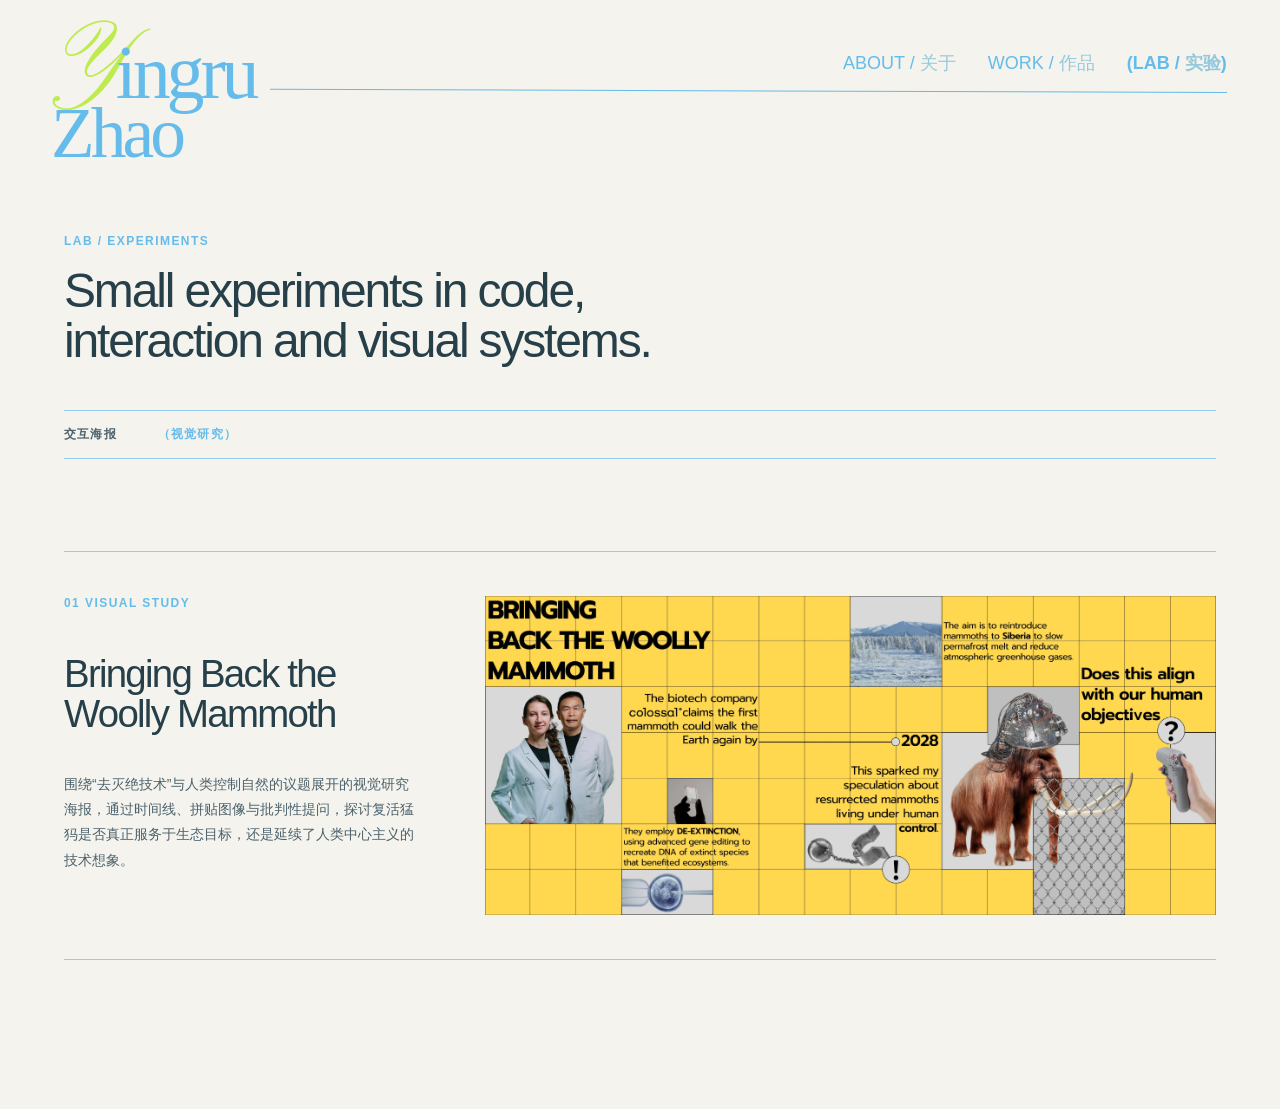
==== lab/visual-studies/index.html @ f2e8c042 "feat: update portfolio projects and homepage interactions" ====
<!doctype html>
<html lang="zh-CN">
  <head>
    <meta charset="UTF-8" />
    <meta name="viewport" content="width=device-width, initial-scale=1.0" />
    <title>Lab / Visual Studies — Yingru Zhao</title>
    <link rel="stylesheet" href="../../site-chrome.css" />
  </head>
  <body class="lab-page">
    <header>
      <a class="site-logo" href="../../index.html" aria-label="Return to homepage">
        <span class="site-logo__line site-logo__line--top">
          <span class="site-logo__primary">Yingru</span>
        </span>
        <span class="site-logo__line site-logo__line--bottom">
          <span class="site-logo__secondary">Zhao</span>
        </span>
      </a>

      <nav class="site-nav" aria-label="Primary navigation">
        <a class="site-nav__item" href="../../about.html">ABOUT<span class="site-nav__separator" aria-hidden="true"> / </span><span class="site-nav__chinese">关于</span></a>
        <a class="site-nav__item" href="../../work.html">WORK<span class="site-nav__separator" aria-hidden="true"> / </span><span class="site-nav__chinese">作品</span></a>
        <a class="site-nav__item site-nav__item--active" href="../../lab.html" aria-current="page">(LAB<span class="site-nav__separator" aria-hidden="true"> / </span><span class="site-nav__chinese">实验</span>)</a>
      </nav>
      <div class="site-navigation-rule" aria-hidden="true"></div>
    </header>

    <main class="lab-main">
      <section class="lab-intro" aria-labelledby="lab-title">
        <p class="lab-section-label">LAB / EXPERIMENTS</p>
        <h1 id="lab-title">Small experiments in code,<br />interaction and visual systems.</h1>
      </section>

      <nav class="work-filter lab-category-nav" aria-label="Lab categories">
        <a class="work-filter__button" href="../../lab.html">交互海报</a>
        <span class="work-filter__button is-active" aria-current="page">（视觉研究）</span>
      </nav>

      <section class="lab-visual-studies" aria-label="Visual studies">
        <article class="lab-visual-study">
          <div class="lab-visual-study__content">
            <p class="lab-visual-study__number">01 VISUAL STUDY</p>
            <h2>Bringing Back the Woolly Mammoth</h2>
            <p class="lab-visual-study__description">
              围绕“去灭绝技术”与人类控制自然的议题展开的视觉研究海报，通过时间线、拼贴图像与批判性提问，探讨复活猛犸是否真正服务于生态目标，还是延续了人类中心主义的技术想象。
            </p>
          </div>
          <figure class="lab-visual-study__image-region">
            <img src="../../public/assets/images/lab/vcd.webp" alt="Bringing Back the Woolly Mammoth visual study" />
          </figure>
        </article>
      </section>
    </main>
  </body>
</html>
---- site-chrome.css ----
@import url("https://fonts.googleapis.com/css2?family=Pinyon+Script&display=swap");

:root {
  --site-background: #f4f3ed;
  --site-blue: #65bceb;
  --site-acid: #beeb4f;
  --site-logo-serif: "Palatino Linotype", Palatino, "Book Antiqua", Georgia, serif;
  --site-nav-sans: Arial, Helvetica, sans-serif;
}

/* Project detail template */
.project-detail-page {
  --project-ink: #263f49;
  --project-muted: #4c626c;
  --project-rule: rgb(101 188 235 / 68%);
  min-height: 100vh;
  margin: 0;
  color: var(--project-ink);
  background: var(--site-background);
  font-family: "Noto Sans SC", "Source Han Sans SC", "PingFang SC",
    "Microsoft YaHei", sans-serif;
}

.project-detail {
  width: min(100%, 1325px);
  margin: 0 auto;
  padding: clamp(195px, 26vh, 255px) clamp(23px, 4.5vw, 86px) clamp(90px, 11vw, 170px);
}

.project-back,
.project-section-label,
.project-meta-item dt {
  font-family: var(--site-nav-sans);
}

.project-back {
  display: inline-block;
  margin-left: clamp(-45px, -2.5vw, -28px);
  color: var(--site-blue);
  font-size: 14px;
  font-weight: 600;
  letter-spacing: 0.11em;
  line-height: 1.3;
  text-decoration: none;
  transition: color 160ms ease, transform 160ms ease;
}

.project-back:hover {
  color: var(--site-acid);
  transform: translateX(-3px);
}

.project-back:focus-visible {
  outline: 1px solid var(--site-blue);
  outline-offset: 4px;
}

.project-hero {
  display: flex;
  flex-direction: column;
  align-items: center;
  padding-top: clamp(15px, 2vw, 30px);
  text-align: center;
}

.project-title {
  margin: clamp(30px, 3.4vw, 40px) 0 0;
  color: var(--project-ink);
  font-family: var(--site-logo-serif);
  font-size: clamp(40px, 3vw, 72px);
  font-weight: 500;
  letter-spacing: -0.065em;
  line-height: 0.9;
}

.project-media {
  display: grid;
  place-items: center;
  width: 100%;
  margin-top: clamp(20px, 2.5vw, 34px);
}

.project-hero-visual {
  width: min(100%, 1000px);
  aspect-ratio: 16 / 10;
  overflow: hidden;
}

.project-hero-visual--empty {
  border: 1px solid var(--project-rule);
}

.project-hero-visual--reworn {
  width: min(100%, 840px);
  aspect-ratio: auto;
}

.project-hero-visual--birdsong {
  width: min(100%, 800px);
  aspect-ratio: auto;
}

.project-hero-visual__image {
  display: block;
  width: 100%;
  height: 100%;
  object-fit: cover;
}

.project-hero-visual--reworn .project-hero-visual__image {
  height: auto;
  object-fit: contain;
}

.project-hero-visual--birdsong .project-hero-visual__image {
  height: auto;
  object-fit: contain;
}

.project-phone {
  --phone-bezel: 4px;
  --phone-radius: 32px;
  --phone-screen-radius: 28px;
  --phone-island-top: 10px;
  --phone-island-width: 26%;
  position: relative;
  width: clamp(210px, 16.5vw, 248px);
  max-width: 100%;
  overflow: hidden;
  padding: var(--phone-bezel);
  background: #203741;
  border: 1px solid rgb(38 63 73 / 88%);
  border-radius: var(--phone-radius);
  box-shadow: 0 12px 30px rgb(38 63 73 / 10%);
}

.project-phone__screen {
  position: relative;
  aspect-ratio: 1080 / 2344;
  width: 100%;
  overflow: hidden;
  background: #101b21;
  border-radius: var(--phone-screen-radius);
}

.project-phone__video {
  display: block;
  width: calc(100% + 1px);
  height: 100%;
  max-width: none;
  border-radius: inherit;
  object-fit: fill;
}

.project-phone__island {
  position: absolute;
  z-index: 2;
  top: var(--phone-island-top);
  left: 50%;
  width: var(--phone-island-width);
  aspect-ratio: 64 / 18;
  border-radius: 999px;
  background: #101b21;
  transform: translateX(-50%);
}

.project-overview {
  width: min(100%, 1152px);
  margin-right: auto;
  margin-left: auto;
}

.project-overview {
  display: grid;
  grid-template-columns: minmax(0, 1.85fr) minmax(260px, 1fr);
  column-gap: 0;
  margin-top: clamp(38px, 4.7vw, 62px);
  padding-top: clamp(34px, 4vw, 52px);
  padding-bottom: clamp(34px, 4vw, 52px);
  border-top: 1px solid var(--project-rule);
  border-bottom: 1px solid var(--project-rule);
}

.project-overview__content {
  display: flex;
  flex-direction: column;
  min-width: 0;
  padding-right: clamp(38px, 5vw, 72px);
}

.project-section-label,
.project-meta-item dt {
  margin: 0;
  color: var(--site-blue);
  font-size: 14px;
  font-weight: 600;
  letter-spacing: 0.1em;
  line-height: 1.3;
}

.project-statement {
  max-width: 100%;
  margin: clamp(16px, 1.6vw, 22px) 0 0;
  color: var(--project-ink);
  font-size: clamp(14px, 1.15vw, 16px);
  font-weight: 500;
  letter-spacing: -0.045em;
  line-height: 1.35;
}

.project-description {
  max-width: 100%;
  margin: clamp(16px, 2vw, 28px) 0 0;
  color: var(--project-muted);
  font-size: clamp(14px, 1.15vw, 16px);
  line-height: 2;
  text-align: justify;
}

.project-actions {
  display: flex;
  flex-wrap: wrap;
  gap: 12px;
  margin-top: auto;
  padding-top: clamp(34px, 4vw, 54px);
}

.project-action {
  display: inline-flex;
  align-items: center;
  justify-content: center;
  width: auto;
  padding: 10px 16px;
  color: var(--site-blue);
  background: transparent;
  border: 1px solid var(--site-blue);
  border-radius: 0;
  font-family: var(--site-nav-sans);
  font-size: 13px;
  font-weight: 600;
  letter-spacing: 0.03em;
  line-height: 1.2;
  text-decoration: none;
  transition:
    color 180ms ease,
    background-color 180ms ease,
    transform 180ms ease;
}

.project-action:hover {
  color: var(--site-background);
  background: var(--site-blue);
  transform: translateY(-1px);
}

.project-action:focus-visible {
  outline: 1px solid var(--site-blue);
  outline-offset: 4px;
}

.cta-arrow {
  font-family: var(--site-nav-sans);
  font-style: normal;
  font-weight: inherit;
  line-height: 1;
}

.project-meta {
  min-width: 0;
  margin: 0;
  padding: 0 0 0 clamp(30px, 4vw, 52px);
  border-left: 1px solid var(--project-rule);
}

.project-meta-item {
  padding: 20px 0;
}

.project-meta-item:first-child {
  padding-top: 0;
}

.project-meta-item + .project-meta-item {
  border-top: 1px solid var(--project-rule);
}

.project-meta-item:last-child {
  padding-bottom: 0;
}

.project-meta-value {
  margin: 10px 0 0;
  color: var(--project-ink);
  font-size: clamp(14px, 1.15vw, 16px);
  font-weight: 500;
  line-height: 1.75;
}

@media (max-width: 760px) {
  .project-detail {
    padding: 154px 25px 84px;
  }

  .project-back {
    margin-left: 0;
  }

  .project-hero {
    padding-top: 24px;
  }

  .project-title {
    font-size: clamp(40px, 12vw, 54px);
  }

  .project-media {
    margin-top: 24px;
  }

  .project-hero-visual--birdsong {
    width: 100%;
    max-width: 100%;
  }

  .project-phone {
    --phone-island-top: 9px;
    width: min(62vw, 235px);
  }

  .project-overview {
    grid-template-columns: 1fr;
    margin-top: 56px;
    padding-top: 24px;
    padding-bottom: 24px;
    text-align: left;
  }

  .project-overview__content {
    padding-right: 0;
  }

  .project-actions {
    margin-top: 28px;
    padding-top: 0;
  }

  .project-statement,
  .project-description {
    max-width: none;
  }

  .project-statement {
    margin-top: 14px;
  }

  .project-description {
    margin-top: 18px;
    text-align: left;
  }

  .project-meta {
    margin-top: 32px;
    padding-left: 0;
    border-top: 1px solid var(--project-rule);
    border-left: 0;
  }

  .project-meta-item,
  .project-meta-item:nth-child(odd),
  .project-meta-item:nth-child(even) {
    padding: 18px 0;
    border-left: 0;
  }

  .project-meta-item:first-child {
    padding-top: 18px;
  }

  .project-meta-item:last-child {
    padding-bottom: 0;
  }

  .project-meta-value {
    margin-top: 12px;
  }
}

*,
*::before,
*::after {
  box-sizing: border-box;
}

.site-logo {
  position: absolute;
  z-index: 2;
  top: calc(clamp(25px, 6vh, 50px) - 19px);
  left: clamp(25px, 5vw, 51px);
  display: flex;
  flex-direction: column;
  width: fit-content;
  margin: 0;
  text-decoration: none;
  color: var(--site-blue);
  font-family: var(--site-logo-serif);
  font-size: clamp(50px, 7.4vw, 76px);
  font-style: normal;
  font-weight: 400;
  line-height: 0.9;
  letter-spacing: -0.055em;
}

.site-logo__line {
  width: 100%;
  white-space: nowrap;
}

.site-logo__line--top {
  position: relative;
  transform: translateY(-7px);
}

.site-logo__line--top::before {
  content: "Yingru";
  display: block;
  visibility: hidden;
}

.site-logo__primary {
  position: absolute;
  inset: 0;
}

.site-logo__primary::first-letter {
  color: var(--site-acid);
  font-family: "Pinyon Script", "Snell Roundhand", "Brush Script MT", cursive;
  font-size: 1.4286em;
  font-weight: 400;
}

.site-logo__line--bottom {
  display: flex;
  align-items: center;
  justify-content: flex-start;
  margin-top: 0.06em;
}

.site-logo__secondary {
  font-family: var(--site-logo-serif);
  font-size: 0.94em;
  font-style: normal;
  font-weight: 400;
  letter-spacing: -0.055em;
  transform: translate(0, -3px);
}

.site-nav {
  position: absolute;
  z-index: 2;
  top: clamp(38px, 6vh, 74px);
  right: clamp(32px, 4.167vw, 64px);
  display: flex;
  gap: 32px;
  margin: 0;
  padding: 0;
  color: var(--site-blue);
  font-family: var(--site-nav-sans);
  font-size: 20px;
  font-style: normal;
  font-weight: 400;
  line-height: 1;
}

.site-nav__item {
  color: inherit;
  font: inherit;
  text-decoration: none;
  white-space: nowrap;
  transition: opacity 160ms ease, color 160ms ease;
}

.site-nav__chinese {
  color: #94C9DD;
  font-family: "Noto Sans SC", "Source Han Sans SC", "PingFang SC",
    "Microsoft YaHei", sans-serif;
  font-size: 1em;
  font-weight: inherit;
  letter-spacing: 0;
  line-height: 1;
  vertical-align: baseline;
}

.site-nav__separator {
  color: inherit;
  font: inherit;
}

.site-nav__item:hover {
  opacity: 0.72;
}

.site-nav__item--active {
  font-weight: 600;
}

.site-navigation-rule {
  position: absolute;
  z-index: 2;
  top: calc(clamp(75px, 13.33vh, 111px) - 19px);
  right: clamp(32px, 4.167vw, 64px);
  left: clamp(127px, 21.1vw, 326px);
  height: 1.34px;
  background: var(--site-blue);
  transform: rotate(0.2deg);
  transform-origin: right center;
}

.about-page {
  --about-ink: #263f49;
  --about-muted: #4c626c;
  --about-rule: rgb(101 188 235 / 68%);
  min-height: 100vh;
  margin: 0;
  color: var(--about-ink);
  background: var(--site-background);
  font-family: "Noto Sans SC", "Source Han Sans SC", "PingFang SC",
    "Microsoft YaHei", sans-serif;
}

.about-main {
  width: min(100%, 1472px);
  margin: 0 auto;
  padding: clamp(210px, 29vh, 290px) clamp(25px, 5vw, 96px) clamp(88px, 12vw, 180px);
}

.about-content {
  display: grid;
  grid-template-columns: minmax(0, 0.9fr) minmax(360px, 1.1fr);
  align-items: start;
  gap: clamp(48px, 6.5vw, 112px);
  width: min(100%, 1280px);
  margin: 0 auto;
}

.about-photo-region,
.about-details {
  min-width: 0;
}

.about-photo-region {
  aspect-ratio: 1871 / 2620;
  max-width: 430px;
  margin: 0;
  border: 2px solid var(--site-blue);
  overflow: hidden;
}

.about-photo {
  display: block;
  width: 100%;
  height: 100%;
  object-fit: cover;
}

.about-details {
  display: grid;
  align-content: start;
  gap: clamp(28px, 3vw, 48px);
}

.about-section-label {
  margin: 0;
  color: var(--site-blue);
  font-family: var(--site-nav-sans);
  font-size: 12px;
  font-weight: 600;
  letter-spacing: 0.12em;
  line-height: 1.2;
}

.about-identity h1 {
  margin: 18px 0 28px;
  color: var(--about-ink);
  font-size: clamp(30px, 2.5vw, 36px);
  font-weight: 500;
  letter-spacing: 0.02em;
  line-height: 1.15;
}

.about-contact-list {
  display: grid;
  grid-template-columns: repeat(2, minmax(0, 1fr));
  gap: 18px clamp(26px, 4vw, 56px);
  margin: 0;
  padding-top: 18px;
  border-top: 1px solid var(--about-rule);
}

.about-contact-list div {
  min-width: 0;
}

.about-contact-list dt {
  margin-bottom: 7px;
  color: var(--site-blue);
  font-family: var(--site-nav-sans);
  font-size: 11px;
  font-weight: 600;
  letter-spacing: 0.11em;
  line-height: 1.2;
}

.about-contact-list dd {
  margin: 0;
  color: var(--about-ink);
  font-size: clamp(14px, 1.25vw, 17px);
  line-height: 1.5;
}

.about-contact-list a {
  color: inherit;
  text-decoration: none;
}

.about-contact-list a:hover {
  color: var(--site-blue);
}

.about-information {
  padding-top: clamp(26px, 3vw, 40px);
  border-top: 1px solid var(--about-rule);
}

.about-education-list {
  display: grid;
  gap: 25px;
  margin-top: 18px;
}

.about-education-item h3,
.about-tool-group h3,
.about-work-item h3 {
  margin: 0;
  color: var(--about-ink);
  font-size: clamp(17px, 1.45vw, 20px);
  font-weight: 500;
  line-height: 1.35;
}

.about-education-item__meta {
  display: flex;
  align-items: baseline;
  justify-content: space-between;
  gap: 20px;
  margin-top: 7px;
  color: var(--about-muted);
  font-size: 14px;
  line-height: 1.5;
}

.about-education-item__meta p {
  margin: 0;
}

.about-education-item__meta time {
  flex: 0 0 auto;
  white-space: nowrap;
}

.about-location {
  display: flex;
  align-items: baseline;
  justify-content: space-between;
  gap: 24px;
}

.about-location p {
  margin: 0;
  color: var(--about-muted);
  font-size: 15px;
  line-height: 1.5;
}

.about-work,
.about-tools {
  width: min(100%, 1280px);
  margin: clamp(55px, 6vw, 90px) auto 0;
}

.about-section-heading {
  margin-bottom: 26px;
}

.about-tools .about-section-heading {
  padding-bottom: 26px;
  margin-bottom: 26px;
  border-bottom: 1.34px solid var(--site-blue);
}

.about-work-grid {
  display: grid;
  grid-template-columns: repeat(2, minmax(0, 1fr));
  border-top: 1px solid var(--about-rule);
}

.about-work-item {
  min-height: 120px;
  padding: 16px 0 18px;
  border-bottom: 1px solid var(--about-rule);
}

.about-work-item:nth-child(odd) {
  padding-right: clamp(28px, 5vw, 72px);
}

.about-work-item:nth-child(even) {
  padding-left: clamp(28px, 5vw, 72px);
  border-left: 1px solid var(--about-rule);
}

.about-work-item span {
  display: block;
  margin-bottom: 28px;
  color: var(--site-blue);
  font-family: var(--site-nav-sans);
  font-size: 11px;
  font-weight: 600;
  letter-spacing: 0.1em;
}

.about-work-item p {
  margin: 6px 0 0;
  color: var(--about-muted);
  font-size: 14px;
  line-height: 1.5;
}

.about-tools {
  width: min(100%, 1280px);
  margin: clamp(45px, 6vw, 80px) auto 0;
}

.about-tools-grid {
  display: grid;
  grid-template-columns: repeat(3, minmax(0, 1fr));
  gap: clamp(28px, 4vw, 64px);
}

.about-tool-group h3 {
  font-size: 18px;
}

.about-tool-group p {
  margin: 10px 0 0;
  color: var(--about-muted);
  font-size: 14px;
  line-height: 1.75;
}

.lab-page {
  --lab-ink: #263f49;
  --lab-muted: #4c626c;
  --lab-rule: rgb(101 188 235 / 68%);
  min-height: 100vh;
  margin: 0;
  color: var(--lab-ink);
  background: var(--site-background);
  font-family: var(--site-nav-sans);
}

.work-page {
  --work-ink: #263f49;
  --work-muted: #4c626c;
  --work-rule: rgb(101 188 235 / 68%);
  min-height: 100vh;
  margin: 0;
  color: var(--work-ink);
  background: var(--site-background);
  font-family: "Noto Sans SC", "Source Han Sans SC", "PingFang SC",
    "Microsoft YaHei", sans-serif;
}

.work-main {
  width: min(100%, 1472px);
  margin: 0 auto;
  padding: clamp(210px, 29vh, 290px) clamp(25px, 5vw, 96px) clamp(104px, 13vw, 200px);
}

.work-intro,
.work-filter,
.work-projects {
  width: min(100%, 1280px);
  margin-right: auto;
  margin-left: auto;
}

.work-section-label,
.work-intro__metadata,
.work-filter__button,
.work-project__eyebrow,
.work-project__visual span:not(.work-project__visual-entry):not(.cta-arrow),
.work-project__metadata dt {
  font-family: var(--site-nav-sans);
}

.work-section-label,
.work-project__eyebrow,
.work-project__visual span:not(.work-project__visual-entry),
.work-project__metadata dt {
  margin: 0;
  color: var(--site-blue);
  font-size: 12px;
  font-weight: 600;
  letter-spacing: 0.12em;
  line-height: 1.2;
}

.work-intro h1 {
  max-width: 820px;
  margin: 20px 0 0;
  color: var(--work-ink);
  font-family: var(--site-nav-sans);
  font-size: clamp(38px, 4.4vw, 53px);
  font-weight: 400;
  letter-spacing: -0.045em;
  line-height: 1.04;
}

.work-intro__metadata {
  display: flex;
  justify-content: flex-start;
  max-width: 740px;
  margin-top: clamp(28px, 3.2vw, 42px);
  color: var(--work-muted);
  font-size: 12px;
  font-weight: 600;
  letter-spacing: 0.1em;
  line-height: 1.2;
}

.work-intro__metadata:empty {
  display: none;
}

.work-filter {
  display: flex;
  flex-wrap: wrap;
  gap: 14px clamp(22px, 3.2vw, 46px);
  margin-top: clamp(30px, 3.5vw, 44px);
  padding: 16px 0;
  border-top: 1px solid var(--work-rule);
  border-bottom: 1px solid var(--work-rule);
}

.work-filter__button {
  padding: 0;
  color: var(--work-muted);
  background: transparent;
  border: 0;
  font-size: 12px;
  font-weight: 600;
  letter-spacing: 0.1em;
  line-height: 1.25;
  cursor: pointer;
  transition: color 180ms ease, transform 180ms ease;
}

.work-filter__button:hover,
.work-filter__button.is-active {
  color: var(--site-blue);
}

.work-filter__button:hover {
  transform: translateY(-1px);
}

.work-filter__button:focus-visible {
  outline: 1px solid var(--site-blue);
  outline-offset: 4px;
}

.work-projects {
  display: grid;
  gap: clamp(99px, 10.35vw, 124px);
  margin-top: clamp(62px, 7vw, 96px);
}

.work-project {
  display: grid;
  grid-template-areas:
    "visual header"
    "visual details";
  grid-template-columns: minmax(0, 5fr) minmax(240px, 4fr);
  grid-template-rows: auto 1fr;
  align-items: stretch;
  column-gap: clamp(30px, 5vw, 94px);
  row-gap: 0;
  transition: opacity 200ms ease, transform 200ms ease;
}

.work-project[hidden] {
  display: none;
}

.work-project.is-filtered-out {
  opacity: 0;
  transform: translateY(6px);
}

.work-project.is-filtered-in {
  opacity: 0;
  transform: translateY(6px);
}

.work-project__visual {
  position: relative;
  grid-area: visual;
  display: flex;
  align-items: flex-end;
  justify-content: flex-start;
  width: 100%;
  max-width: 640px;
  min-height: 0;
  aspect-ratio: 16 / 10;
  padding: 0;
  background: transparent;
  border: 1.6px solid rgba(38, 63, 73, 0.16);
  transition: border-color 180ms ease, transform 220ms cubic-bezier(0.22, 1, 0.36, 1);
}

.work-project__visual[href] {
  cursor: pointer;
  text-decoration: none;
}

.work-project__cover {
  display: block;
  width: 100%;
  height: 100%;
  object-fit: cover;
  transition: opacity 220ms ease;
}

.work-project__visual-entry {
  display: inline-flex;
  align-items: center;
  position: absolute;
  bottom: 18px;
  left: 18px;
  z-index: 1;
  width: auto;
  padding: 8px 11px;
  color: var(--work-ink);
  background: rgb(244 243 237 / 90%);
  border: 1px solid var(--site-blue);
  border-radius: 0;
  font-family: var(--site-nav-sans);
  font-size: 12px;
  font-weight: 600;
  letter-spacing: 0.02em;
  line-height: 1;
  opacity: 0;
  transform: translateY(3px);
  transition: background-color 180ms ease, color 180ms ease,
    border-color 180ms ease, opacity 180ms ease, transform 180ms ease;
  white-space: nowrap;
}

.work-project__visual:hover .work-project__visual-entry,
.work-project__visual:focus-visible .work-project__visual-entry {
  opacity: 1;
  transform: translateY(0);
}

.work-project__visual-entry:hover {
  color: var(--site-background);
  background: var(--site-blue);
  border-color: var(--site-blue);
}

.work-project__visual:hover .work-project__cover,
.work-project__visual:focus-visible .work-project__cover {
  opacity: 0.86;
}

.work-project__visual:focus-visible {
  border-color: var(--site-blue);
  outline: 1px solid var(--site-blue);
  outline-offset: 4px;
}

.work-project__visual span:not(.work-project__visual-entry):not(.cta-arrow) {
  margin: 16px;
}

.work-project:hover .work-project__visual {
  border-color: var(--site-blue);
  transform: none;
}

@media (pointer: coarse) {
  .work-project__visual-entry {
    opacity: 1;
    transform: none;
  }
}

.work-project__header {
  grid-area: header;
  align-self: start;
}

.work-project__eyebrow {
  display: flex;
  gap: 18px;
}

.work-project__header h2 {
  margin: clamp(24px, 2.6vw, 34px) 0 0;
  color: var(--work-ink);
  font-family: var(--site-logo-serif);
  font-size: clamp(20px, 2vw, 30px);
  font-weight: 500;
  letter-spacing: -0.03em;
  line-height: 1.16;
}

.work-project__subtitle {
  margin: 8px 0 0;
  color: var(--work-muted);
  font-family: "Helvetica Neue", Helvetica, Arial, sans-serif;
  font-size: 16px;
  font-weight: 400;
  line-height: 1.35;
}

.work-project__description {
  max-width: 420px;
  margin: 22px 0 0;
  color: var(--work-muted);
  font-size: 14px;
  line-height: 1.75;
}

.work-project__details {
  grid-area: details;
  align-self: end;
  width: 100%;
  margin-top: auto;
  padding-top: 20px;
  border-top: 1px solid var(--work-rule);
}

.work-project__metadata {
  display: grid;
  gap: 18px;
  margin: 0;
}

.work-project__metadata div {
  display: grid;
  gap: 6px;
}

.work-project__metadata dd {
  margin: 0;
  color: var(--work-muted);
  font-size: 14px;
  line-height: 1.5;
}

@media (min-width: 761px) {
  .work-main {
    width: min(100%, 1325px);
    padding: clamp(190px, 26vh, 260px) clamp(23px, 4.5vw, 86px) clamp(94px, 11.7vw, 180px);
  }

  .work-intro,
  .work-filter,
  .work-projects {
    width: min(100%, 1152px);
  }

  .work-project {
    grid-template-columns: minmax(0, 5fr) minmax(220px, 4fr);
  }

  .work-intro h1 {
    max-width: 738px;
    margin-top: 18px;
    font-size: clamp(35px, 4vw, 48px);
  }
}

@media (max-width: 760px) {
  .work-main {
    padding-top: 160px;
  }

  .work-intro h1 {
    font-size: clamp(34px, 10vw, 52px);
  }

  .work-intro__metadata {
    max-width: none;
  }

  .work-filter {
    flex-wrap: wrap;
    overflow: visible;
    padding-bottom: 18px;
  }

  .work-filter__button {
    flex: 0 0 auto;
  }

  .work-projects {
    gap: 88px;
    margin-top: 70px;
  }

  .work-project {
    grid-template-areas:
      "header"
      "visual"
      "details";
    grid-template-columns: minmax(0, 1fr);
    grid-template-rows: auto;
    align-items: start;
    row-gap: 24px;
    min-height: 0;
    height: auto;
  }

  .work-project__visual {
    justify-self: start;
    max-width: none;
  }

  .work-project__visual-entry {
    bottom: 14px;
    left: 14px;
    padding: 7px 9px;
    font-size: 11px;
    opacity: 1;
    transform: none;
  }

  .work-project__header h2 {
    margin-top: 24px;
  }

  .work-project__details {
    align-self: start;
    margin-top: 0;
    padding-top: 18px;
  }
}

.lab-main {
  width: min(100%, 1472px);
  margin: 0 auto;
  padding: clamp(210px, 29vh, 290px) clamp(25px, 5vw, 96px) clamp(104px, 13vw, 200px);
}

.lab-intro,
.lab-experiments,
.lab-visual-studies {
  width: min(100%, 1280px);
  margin: 0 auto;
}

.lab-category-nav {
  --work-muted: var(--lab-muted);
  --work-rule: var(--lab-rule);
}

.lab-category-nav .work-filter__button {
  text-decoration: none;
}

.lab-category-nav .work-filter__button.is-active {
  cursor: default;
}

.lab-section-label,
.lab-experiment__number,
.lab-experiment__preview span,
.lab-experiment__enter {
  margin: 0;
  color: var(--site-blue);
  font-size: 12px;
  font-weight: 600;
  letter-spacing: 0.12em;
  line-height: 1.2;
}

.lab-intro h1 {
  max-width: 820px;
  margin: 20px 0 0;
  color: var(--lab-ink);
  font-size: clamp(38px, 4.4vw, 53px);
  font-weight: 400;
  letter-spacing: -0.045em;
  line-height: 1.04;
}

.lab-experiments {
  display: grid;
  gap: clamp(100px, 10vw, 120px);
  margin-top: clamp(64px, 8vw, 120px);
}

.lab-visual-studies {
  margin-top: clamp(64px, 8vw, 120px);
  padding: clamp(28px, 3.4vw, 48px) 0;
  border-top: 1px solid var(--lab-rule);
  border-bottom: 1px solid var(--lab-rule);
}

.lab-visual-study {
  display: grid;
  grid-template-columns: minmax(210px, 0.72fr) minmax(0, 1.5fr);
  align-items: start;
  gap: clamp(34px, 5.5vw, 94px);
}

.lab-visual-study__content {
  min-width: 0;
}

.lab-visual-study__number {
  margin: 0;
  color: var(--site-blue);
  font-family: var(--site-nav-sans);
  font-size: 12px;
  font-weight: 600;
  letter-spacing: 0.12em;
  line-height: 1.2;
}

.lab-visual-study h2 {
  margin: clamp(28px, 3.4vw, 46px) 0 0;
  color: var(--lab-ink);
  font-family: var(--site-nav-sans);
  font-size: clamp(30px, 3vw, 46px);
  font-weight: 400;
  letter-spacing: -0.045em;
  line-height: 1.04;
}

.lab-visual-study__description {
  max-width: 380px;
  margin: clamp(24px, 3vw, 40px) 0 0;
  color: var(--lab-muted);
  font-family: "Noto Sans SC", "Source Han Sans SC", "PingFang SC", "Microsoft YaHei", sans-serif;
  font-size: 14px;
  line-height: 1.8;
}

.lab-visual-study__image-region {
  min-width: 0;
  margin: 0;
}

.lab-visual-study__image-region img {
  display: block;
  width: 100%;
  height: auto;
}

.lab-experiment {
  display: grid;
  grid-template-areas: "preview meta";
  grid-template-columns: minmax(0, 5fr) minmax(220px, 4fr);
  align-items: start;
  gap: clamp(30px, 5.5vw, 104px);
  color: inherit;
  text-decoration: none;
}

.lab-experiment--reversed {
  grid-template-areas: "meta preview";
  grid-template-columns: minmax(220px, 4fr) minmax(0, 5fr);
}

.lab-experiment__preview {
  grid-area: preview;
  display: flex;
  align-items: flex-end;
  justify-content: flex-start;
  aspect-ratio: 16 / 10;
  padding: 18px;
  border: 1.6px solid rgba(38, 63, 73, 0.16);
  overflow: hidden;
}

.lab-experiment__iframe {
  display: block;
  flex: 1 1 auto;
  width: 100%;
  height: 100%;
  border: 0;
  overflow: hidden;
  pointer-events: auto;
}

.lab-experiment--embedded .lab-experiment__preview {
  padding: 0;
}

.lab-experiment--01 .lab-experiment__preview {
  align-items: stretch;
  width: 100%;
  max-width: 520px;
  aspect-ratio: 1 / 1.414;
  justify-self: start;
}

.lab-experiment--02 .lab-experiment__preview {
  align-items: stretch;
  width: 100%;
  max-width: 520px;
  aspect-ratio: 3 / 4;
  justify-self: end;
}

.lab-experiment--03 .lab-experiment__preview {
  align-items: stretch;
  width: 100%;
  max-width: 520px;
  aspect-ratio: 10 / 13;
  justify-self: start;
}

.lab-experiment--01__meta,
.lab-experiment--02__meta,
.lab-experiment--03__meta {
  align-self: stretch;
}

.lab-experiment--01__title-group,
.lab-experiment--02__title-group,
.lab-experiment--03__title-group {
  margin-top: clamp(34px, 4vw, 54px);
}

.lab-experiment--01__title-group h2,
.lab-experiment--01__title-group p,
.lab-experiment--01__note,
.lab-experiment--02__title-group h2,
.lab-experiment--02__title-group p,
.lab-experiment--02__note {
  margin: 0;
}

.lab-experiment--03__title-group h2,
.lab-experiment--03__title-group p,
.lab-experiment--03__note {
  margin: 0;
}

.lab-experiment--01__title-group h2,
.lab-experiment--02__title-group h2,
.lab-experiment--03__title-group h2 {
  color: var(--site-blue);
  font-family: "Noto Sans SC", "Source Han Sans SC", "PingFang SC", "Microsoft YaHei", sans-serif;
  font-size: clamp(32px, 2.5vw, 40px);
  font-weight: 500;
  letter-spacing: 0;
  line-height: 1.2;
}

.lab-experiment--01__title-group p,
.lab-experiment--02__title-group p,
.lab-experiment--03__title-group p {
  margin-top: 8px;
  color: var(--lab-muted);
  font-family: "Helvetica Neue", Helvetica, Arial, sans-serif;
  font-size: 16px;
  font-weight: 400;
  line-height: 1.35;
}

.lab-experiment--01 .lab-experiment__title-slot,
.lab-experiment--02 .lab-experiment__title-slot,
.lab-experiment--03 .lab-experiment__title-slot {
  min-height: 0;
  margin-top: clamp(28px, 3vw, 42px);
}

.lab-experiment--01__detail,
.lab-experiment--02__detail,
.lab-experiment--03__detail {
  margin-top: 0;
  padding-top: 80px;
}

.lab-experiment--01__note,
.lab-experiment--02__note,
.lab-experiment--03__note {
  color: #8a969b;
  font-family: "Noto Sans SC", "Source Han Sans SC", "PingFang SC", "Microsoft YaHei", sans-serif;
  font-size: 12px;
  line-height: 1.6;
}

.lab-experiment--01__detail .lab-experiment__technology,
.lab-experiment--02__detail .lab-experiment__technology,
.lab-experiment--03__detail .lab-experiment__technology {
  margin-top: 28px;
}

.lab-experiment__entry {
  display: block;
  align-self: flex-start;
  margin-top: 30px;
  color: var(--site-blue);
  font-family: var(--site-nav-sans);
  font-size: 13px;
  font-weight: 600;
  letter-spacing: 0.06em;
  line-height: 1.3;
  text-decoration: none;
  transition: color 160ms ease, transform 160ms ease;
}

.lab-experiment__entry:hover {
  color: var(--site-acid);
  transform: translateX(3px);
}

.lab-experiment__entry:focus-visible {
  outline: 1px solid var(--site-blue);
  outline-offset: 4px;
}

.lab-experiment__meta {
  grid-area: meta;
  display: flex;
  flex-direction: column;
  min-height: 100%;
  padding-top: clamp(8px, 1.5vw, 18px);
}

.lab-experiment__title-slot {
  min-height: clamp(76px, 9vw, 136px);
  margin-top: clamp(30px, 4vw, 56px);
  border-top: 1px solid var(--lab-rule);
}

.lab-experiment__technology {
  margin: 0;
  color: var(--lab-muted);
  font-family: "Noto Sans SC", "Source Han Sans SC", "PingFang SC", "Microsoft YaHei", sans-serif;
  font-size: 14px;
  line-height: 1.5;
}

.lab-experiment__enter {
  align-self: flex-start;
  margin-top: 24px;
  opacity: 0;
  transform: translateY(4px);
  transition: opacity 180ms ease, transform 180ms cubic-bezier(0.22, 1, 0.36, 1);
}

.lab-experiment:hover .lab-experiment__enter,
.lab-experiment:focus-visible .lab-experiment__enter {
  opacity: 1;
  transform: translateY(0);
}

.lab-experiment:focus-visible {
  outline: 1px solid var(--site-blue);
  outline-offset: 8px;
}

@media (min-width: 761px) {
  .site-nav {
    gap: 32px;
    font-size: 18px;
  }

  .about-main,
  .lab-main {
    width: min(100%, 1325px);
    padding-right: clamp(23px, 4.5vw, 86px);
    padding-left: clamp(23px, 4.5vw, 86px);
  }

  .about-main {
    padding-top: clamp(190px, 26vh, 260px);
    padding-bottom: clamp(80px, 10.8vw, 162px);
  }

  .about-content,
  .about-work,
  .about-tools,
  .lab-intro,
  .lab-experiments,
  .lab-visual-studies {
    width: min(100%, 1152px);
  }

  .about-content {
    grid-template-columns: minmax(0, 0.9fr) minmax(330px, 1.1fr);
    gap: clamp(44px, 5.8vw, 100px);
  }

  .about-photo-region {
    max-width: 390px;
  }

  .about-details {
    gap: clamp(26px, 2.7vw, 42px);
  }

  .about-identity h1 {
    margin: 16px 0 24px;
    font-size: clamp(28px, 2.25vw, 33px);
  }

  .about-contact-list {
    gap: 16px clamp(24px, 3.5vw, 50px);
    padding-top: 16px;
  }

  .about-contact-list dd {
    font-size: clamp(14px, 1.15vw, 16px);
  }

  .about-information {
    padding-top: clamp(24px, 2.7vw, 36px);
  }

  .about-education-list {
    gap: 22px;
    margin-top: 16px;
  }

  .about-education-item h3,
  .about-work-item h3 {
    font-size: clamp(16px, 1.3vw, 18px);
  }

  .about-location p {
    font-size: 14px;
  }

  .about-work,
  .about-tools {
    margin-top: clamp(50px, 5.3vw, 80px);
  }

  .about-section-heading {
    margin-bottom: 23px;
  }

  .about-tools .about-section-heading {
    padding-bottom: 23px;
    margin-bottom: 23px;
  }

  .about-work-item {
    min-height: 108px;
    padding: 14px 0 16px;
  }

  .about-work-item:nth-child(odd) {
    padding-right: clamp(25px, 4.5vw, 65px);
  }

  .about-work-item:nth-child(even) {
    padding-left: clamp(25px, 4.5vw, 65px);
  }

  .about-work-item span {
    margin-bottom: 24px;
  }

  .about-tools-grid {
    gap: clamp(26px, 3.5vw, 58px);
  }

  .about-tool-group h3 {
    font-size: 17px;
  }

  .lab-main {
    padding-top: clamp(190px, 26vh, 260px);
    padding-bottom: clamp(94px, 11.7vw, 180px);
  }

  .lab-intro h1 {
    max-width: 738px;
    margin-top: 18px;
    font-size: clamp(35px, 4vw, 48px);
  }

  .lab-experiments {
    gap: clamp(90px, 9vw, 108px);
    margin-top: clamp(58px, 7.2vw, 108px);
  }

  .lab-visual-studies {
    margin-top: clamp(58px, 7.2vw, 108px);
  }

  .lab-experiment {
    grid-template-columns: minmax(0, 5fr) minmax(200px, 4fr);
    gap: clamp(28px, 5vw, 94px);
  }

  .lab-experiment--reversed {
    grid-template-columns: minmax(200px, 4fr) minmax(0, 5fr);
  }

  .lab-experiment--01 .lab-experiment__preview,
  .lab-experiment--02 .lab-experiment__preview,
  .lab-experiment--03 .lab-experiment__preview {
    max-width: 470px;
  }

  .lab-experiment--01__title-group,
  .lab-experiment--02__title-group,
  .lab-experiment--03__title-group {
    margin-top: clamp(31px, 3.6vw, 49px);
  }

  .lab-experiment--01__title-group h2,
  .lab-experiment--02__title-group h2,
  .lab-experiment--03__title-group h2 {
    font-size: clamp(30px, 2.25vw, 36px);
  }

  .lab-experiment--01__detail,
  .lab-experiment--02__detail,
  .lab-experiment--03__detail {
    padding-top: 72px;
  }
}

@media (max-width: 760px) {
  .site-logo {
    font-size: clamp(42px, 18vw, 59px);
  }

  .site-nav {
    top: 26px;
    right: 16px;
    gap: 6px;
    font-size: 11px;
  }

  .site-navigation-rule {
    top: 42px;
    right: 25px;
    left: 25px;
  }

  @media (max-width: 400px) {
    .site-nav {
      right: 12px;
      gap: 2px;
      font-size: 9px;
    }
  }

  .about-main {
    padding-top: 160px;
  }

  .about-content {
    grid-template-columns: 1fr;
  }

  .about-photo-region {
    width: min(100%, 460px);
  }

  .about-work,
  .about-tools {
    margin-top: 86px;
  }

  .about-work-grid,
  .about-tools-grid {
    grid-template-columns: 1fr;
  }

  .about-work-item:nth-child(odd),
  .about-work-item:nth-child(even) {
    min-height: auto;
    padding-right: 0;
    padding-left: 0;
    border-left: 0;
  }

  .about-work-item span {
    margin-bottom: 24px;
  }

  .about-contact-list {
    grid-template-columns: 1fr;
  }

  .lab-main {
    padding-top: 160px;
  }

  .lab-intro h1 {
    font-size: clamp(34px, 10vw, 52px);
  }

  .lab-experiments {
    gap: 88px;
    margin-top: 96px;
  }

  .lab-category-nav.work-filter {
    flex-wrap: wrap;
    overflow: visible;
  }

  .lab-visual-studies {
    margin-top: 70px;
    padding: 24px 0;
  }

  .lab-visual-study {
    grid-template-columns: 1fr;
    gap: 32px;
  }

  .lab-visual-study h2 {
    margin-top: 24px;
    font-size: clamp(30px, 9vw, 42px);
  }

  .lab-visual-study__description {
    max-width: none;
    margin-top: 22px;
  }

  .lab-experiment,
  .lab-experiment--reversed {
    grid-template-areas:
      "preview"
      "meta";
    grid-template-columns: 1fr;
    gap: 20px;
  }

  .lab-experiment__meta {
    padding-top: 0;
  }

  .lab-experiment__title-slot {
    min-height: 46px;
    margin-top: 24px;
  }

  .lab-experiment__enter {
    display: none;
  }
}
}
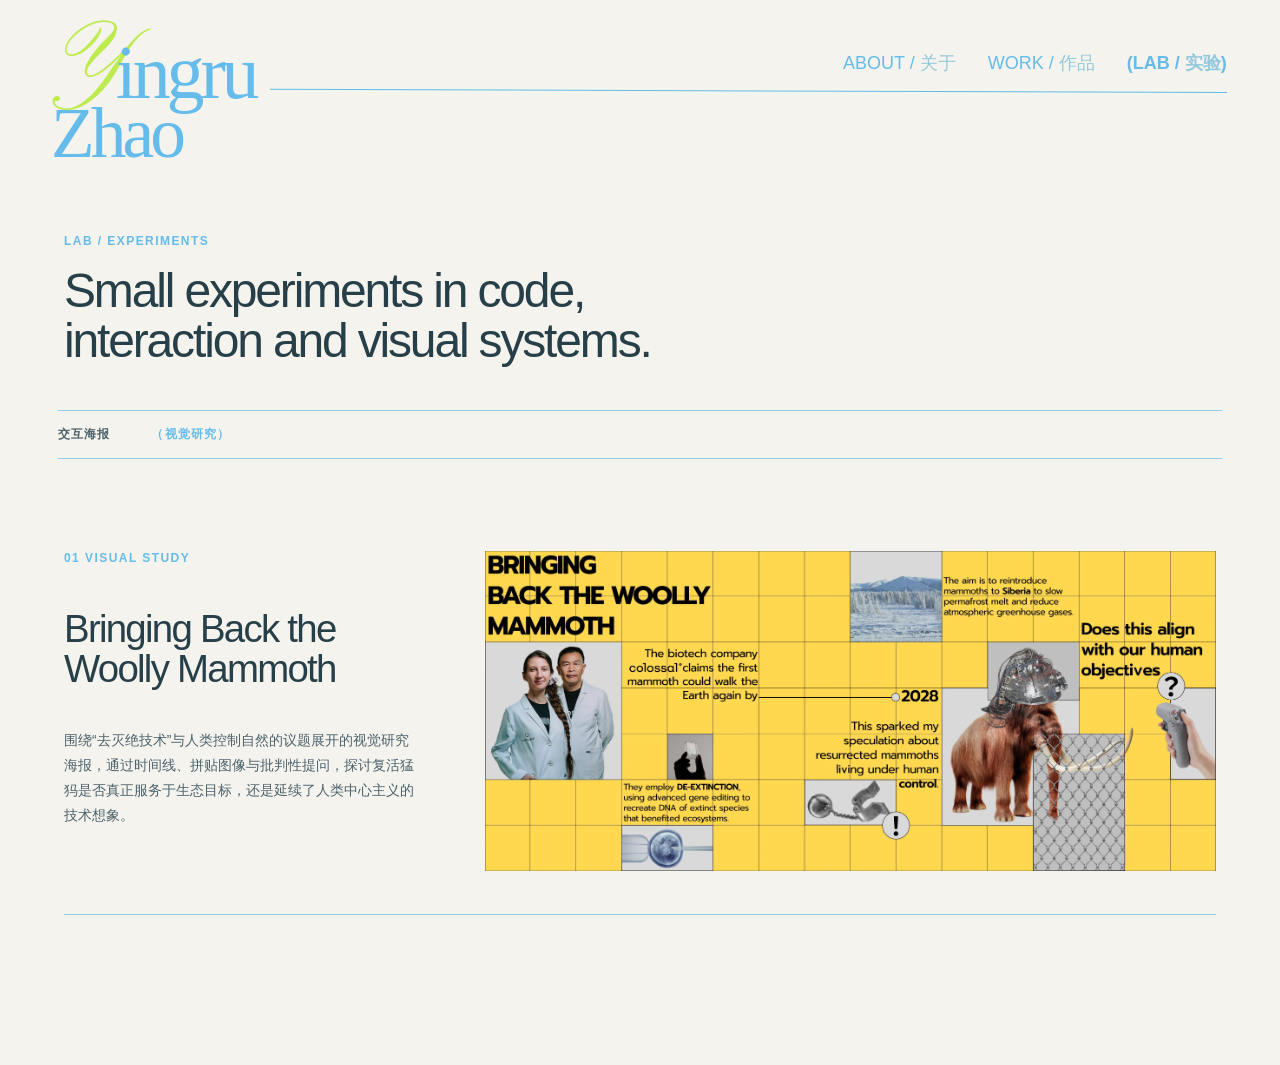
==== commit 914cb8c9: "Update portfolio pages and project styles" ====
--- a/lab/visual-studies/index.html
+++ b/lab/visual-studies/index.html
@@ -4,7 +4,8 @@
     <meta charset="UTF-8" />
     <meta name="viewport" content="width=device-width, initial-scale=1.0" />
     <title>Lab / Visual Studies — Yingru Zhao</title>
-    <link rel="stylesheet" href="../../site-chrome.css" />
+  <link rel="stylesheet" href="../../site-chrome.css" />
+  <link rel="stylesheet" href="../../styles/lab.css" />
   </head>
   <body class="lab-page">
     <header>
--- a/site-chrome.css
+++ b/site-chrome.css
@@ -9,379 +9,3408 @@
 }
 
 /* Project detail template */
-.project-detail-page {
-  --project-ink: #263f49;
-  --project-muted: #4c626c;
-  --project-rule: rgb(101 188 235 / 68%);
-  min-height: 100vh;
+/* Birdsong Beacon research narrative */
+html.birdsong-detail-document {
+  scroll-behavior: smooth;
+}
+
+.birdsong-section-nav {
+  position: fixed;
+  z-index: 1;
+  top: 50%;
+  left: max(8px, calc(50% - 712px));
+  display: none;
+  width: 144px;
   margin: 0;
-  color: var(--project-ink);
-  background: var(--site-background);
+  padding: 0 28px 0 0;
+  opacity: 0;
+  visibility: hidden;
+  pointer-events: none;
+  transform: translateY(calc(-50% + 8px));
+  transition: opacity 360ms ease, transform 360ms cubic-bezier(0.22, 1, 0.36, 1),
+    visibility 0s linear 360ms;
+}
+
+.birdsong-section-nav::after {
+  position: absolute;
+  top: -8px;
+  right: 0;
+  bottom: -8px;
+  width: 1px;
+  background: rgb(101 188 235 / 45%);
+  content: "";
+}
+
+.birdsong-section-nav.is-visible {
+  opacity: 1;
+  visibility: visible;
+  pointer-events: auto;
+  transform: translateY(-50%);
+  transition-delay: 0s;
+}
+
+.birdsong-section-nav__link {
+  display: grid;
+  grid-template-columns: 12px minmax(0, 1fr);
+  align-items: center;
+  gap: 9px;
+  color: var(--project-muted);
   font-family: "Noto Sans SC", "Source Han Sans SC", "PingFang SC",
     "Microsoft YaHei", sans-serif;
-}
-
-.project-detail {
-  width: min(100%, 1325px);
-  margin: 0 auto;
-  padding: clamp(195px, 26vh, 255px) clamp(23px, 4.5vw, 86px) clamp(90px, 11vw, 170px);
-}
-
-.project-back,
-.project-section-label,
-.project-meta-item dt {
-  font-family: var(--site-nav-sans);
-}
-
-.project-back {
-  display: inline-block;
-  margin-left: clamp(-45px, -2.5vw, -28px);
+  font-size: 14px;
+  font-weight: 500;
+  letter-spacing: 0.08em;
+  line-height: 1.45;
+  text-decoration: none;
+  transition: color 180ms ease;
+}
+
+.birdsong-section-nav__link + .birdsong-section-nav__link {
+  margin-top: 14px;
+}
+
+.birdsong-section-nav__link:hover,
+.birdsong-section-nav__link.is-active {
   color: var(--site-blue);
-  font-size: 14px;
-  font-weight: 600;
-  letter-spacing: 0.11em;
-  line-height: 1.3;
-  text-decoration: none;
-  transition: color 160ms ease, transform 160ms ease;
-}
-
-.project-back:hover {
-  color: var(--site-acid);
-  transform: translateX(-3px);
-}
-
-.project-back:focus-visible {
+}
+
+.birdsong-section-nav__link:focus-visible {
   outline: 1px solid var(--site-blue);
   outline-offset: 4px;
 }
 
-.project-hero {
+.birdsong-section-nav__marker {
+  width: 10px;
+  height: 10px;
+  background: var(--site-acid);
+  clip-path: polygon(
+    50% 0,
+    58% 42%,
+    100% 50%,
+    58% 58%,
+    50% 100%,
+    42% 58%,
+    0 50%,
+    42% 42%
+  );
+  opacity: 0;
+}
+
+.birdsong-section-nav__link.is-active .birdsong-section-nav__marker {
+  opacity: 1;
+}
+
+.birdsong-case-study {
+  width: min(100%, 1024px);
+  margin: 0 auto;
+}
+
+.birdsong-research__title {
+  scroll-margin-top: 120px;
+}
+
+.birdsong-research {
+  width: 100%;
+  margin: clamp(52px, 5vw, 72px) 0 0;
+}
+
+.birdsong-research__title {
+  display: flex;
+  align-items: center;
+  justify-content: center;
+  width: fit-content;
+  margin: 0 auto;
+  color: var(--site-blue);
+  font-size: clamp(20px, 1.6vw, 24px);
+  font-weight: 500;
+  letter-spacing: -0.02em;
+  line-height: 1.3;
+}
+
+.birdsong-research__title::before {
+  content: "";
+  flex: 0 0 auto;
+  width: 15px;
+  height: 15px;
+  margin-right: 10px;
+  background: var(--site-acid);
+  clip-path: polygon(
+    50% 0,
+    58% 42%,
+    100% 50%,
+    58% 58%,
+    50% 100%,
+    42% 58%,
+    0 50%,
+    42% 42%
+  );
+}
+
+/* Anew problem-definition case study */
+.anew-problem-definition__columns {
+  display: grid;
+  grid-template-columns: repeat(2, minmax(0, 1fr));
+  align-items: start;
+  gap: clamp(36px, 4.5vw, 60px);
+  margin-top: clamp(30px, 3.2vw, 40px);
+}
+
+.anew-problem-background__title,
+.anew-design-question__statement,
+.anew-audience__item h4 {
+  color: var(--project-ink);
+}
+
+.anew-problem-background__title {
+  margin: 0;
+  font-size: clamp(18px, 1.35vw, 21px);
+  font-weight: 600;
+  letter-spacing: -0.02em;
+  line-height: 1.35;
+}
+
+.anew-problem-background__copy {
+  display: grid;
+  gap: clamp(14px, 1.5vw, 18px);
+  margin-top: clamp(18px, 2vw, 24px);
+}
+
+.anew-problem-background__copy p,
+.anew-design-question__intro,
+.anew-audience__item p {
+  margin: 0;
+  font-size: 15px;
+  line-height: 1.8;
+}
+
+.anew-problem-background__copy p,
+.anew-design-question__intro {
+  color: var(--project-ink);
+}
+
+.anew-design-question {
+  padding-top: var(--anew-rule-text-gap);
+  border-top: 1px solid var(--project-rule);
+}
+
+.anew-design-question__label,
+.anew-audience__label {
+  margin: 0;
+  color: var(--site-blue);
+  font-size: 13px;
+  font-weight: 600;
+  letter-spacing: 0.08em;
+  line-height: 1.4;
+}
+
+.anew-design-question__intro {
+  margin-top: clamp(16px, 1.8vw, 22px);
+}
+
+.anew-design-question__statement {
+  margin: clamp(14px, 1.6vw, 20px) 0 0;
+  font-size: clamp(18px, 1.35vw, 21px);
+  font-weight: 600;
+  letter-spacing: -0.02em;
+  line-height: 1.45;
+}
+
+.anew-design-question__support {
+  margin: clamp(14px, 1.6vw, 20px) 0 0;
+  color: var(--project-muted);
+  font-size: 14px;
+  line-height: 1.7;
+}
+
+.anew-audience {
+  margin-top: clamp(40px, 4.5vw, 58px);
+  padding-top: var(--anew-rule-text-gap);
+  border-top: 1px solid var(--project-rule);
+}
+
+.anew-audience__primary-grid {
+  display: grid;
+  grid-template-columns: repeat(2, minmax(0, 1fr));
+  align-items: start;
+  gap: clamp(36px, 4.5vw, 60px);
+  margin-top: clamp(22px, 2.4vw, 30px);
+}
+
+.anew-audience__item h4 {
+  margin: 0;
+  font-size: 16px;
+  font-weight: 600;
+  letter-spacing: -0.01em;
+  line-height: 1.45;
+}
+
+.anew-audience__item p {
+  margin-top: 10px;
+  color: var(--project-muted);
+}
+
+.anew-audience__item--excluded {
+  margin-top: clamp(24px, 2.8vw, 36px);
+  padding-top: var(--anew-rule-text-gap);
+  border-top: 1px solid var(--project-rule);
+}
+
+/* Anew Case Study controls */
+.anew-case-study {
+  --anew-body-max-width: 1000px;
+  --anew-image-width: 100%;
+  --anew-image-max-width: 100%;
+  --anew-image-spacing: clamp(28px, 3vw, 38px);
+  --anew-rule-text-gap: 14px;
+  --anew-flow-description-max-width: 760px;
+  --anew-showcase-phone-width: 220px;
+  --anew-showcase-phone-border: 4px;
+  /* Anew Today — local layout controls */
+  --anew-today-layout-max-width: 1152px;
+  --anew-today-column-width: 530px;
+  --anew-today-column-gap: 44px;
+  --anew-today-image-scale: 0.8;
+  --anew-today-phone-width: 230px;
+  --anew-today-phone-width-mobile: calc(320px * var(--anew-today-image-scale));
+  --anew-today-swipe-gap: 12px;
+  --anew-today-card-gap: 18px;
+  --anew-today-star-image-max-width: 350px;
+  --anew-today-phone-padding-x: 28px;
+  --anew-today-phone-padding-y: 20px;
+  --anew-today-card-padding: 16px;
+  --anew-today-focus-gap: 108px;
+  --anew-today-main-panel-padding: clamp(14px, 1.6vw, 18px);
+  /* Anew Focus — local layout controls */
+  --anew-focus-image-width: 230px;
+  --anew-focus-default-width: var(--anew-focus-image-width);
+  --anew-focus-complete-width: var(--anew-focus-image-width);
+  --anew-focus-column-gap: clamp(20px, 2.2vw, 28px);
+  --anew-focus-caption-gap: 14px;
+  /* Anew Review — local layout controls */
+  --anew-review-text-column: 0.45fr;
+  --anew-review-visual-column: 0.55fr;
+  --anew-review-column-gap: clamp(40px, 4vw, 48px);
+  --anew-review-phone-width: 260px;
+  --anew-review-module-gap: clamp(84px, 8vw, 108px);
+}
+
+.anew-case-study img {
+  display: block;
+  width: var(--anew-local-image-width, var(--anew-image-width));
+  max-width: var(--anew-image-max-width);
+  height: auto;
+  margin-inline: auto;
+}
+
+.anew-flow-image {
+  width: var(--anew-local-image-width, var(--anew-image-width));
+  max-width: var(--anew-image-max-width);
+  margin: var(--anew-image-spacing) auto 0;
+}
+
+.anew-flow-image--traditional {
+  --anew-local-image-width: 80%;
+}
+
+.anew-flow-image--anew {
+  --anew-local-image-width: 95%;
+}
+
+.anew-core-solution__title {
+  margin: clamp(30px, 3vw, 40px) 0 0;
+  color: var(--project-ink);
+  font-size: clamp(18px, 1.35vw, 21px);
+  font-weight: 600;
+  letter-spacing: -0.02em;
+  line-height: 1.35;
+}
+
+.anew-core-solution__intro,
+.anew-flow-module__description {
+  margin: clamp(14px, 1.6vw, 20px) 0 0;
+  color: var(--project-ink);
+  font-size: 15px;
+  line-height: 1.8;
+}
+
+.anew-core-solution__intro {
+  width: 100%;
+  max-width: var(--anew-body-max-width);
+  margin-inline: 0;
+  text-align: left;
+}
+
+.anew-flow-module {
+  margin-top: clamp(42px, 4.5vw, 58px);
+  padding-top: var(--anew-rule-text-gap);
+  border-top: 1px solid var(--project-rule);
+}
+
+.anew-flow-module + .anew-flow-module {
+  margin-top: clamp(48px, 5vw, 64px);
+}
+
+.anew-flow-module__header {
+  display: flex;
+  align-items: baseline;
+  justify-content: space-between;
+  gap: 24px;
+}
+
+.anew-flow-module__header h4,
+.anew-flow-module__header p {
+  margin: 0;
+  line-height: 1.4;
+}
+
+.anew-flow-module__header h4 {
+  color: var(--project-ink);
+  font-size: 15px;
+  font-weight: 600;
+  letter-spacing: 0.01em;
+}
+
+.anew-flow-module__header p {
+  color: var(--project-muted);
+  font-size: 13px;
+  font-weight: 500;
+  letter-spacing: 0.06em;
+  text-align: right;
+}
+
+.anew-flow-module__header .anew-flow-module__tag--accent {
+  color: var(--site-blue);
+}
+
+.anew-flow-module__description {
+  width: 100%;
+  max-width: var(--anew-flow-description-max-width);
+  margin: var(--anew-image-spacing) auto 0;
+  text-align: left;
+}
+
+.anew-core-difference {
+  width: min(82%, 820px);
+  margin: clamp(48px, 5vw, 64px) auto 0;
+  padding: clamp(18px, 2vw, 24px) clamp(20px, 3vw, 34px);
+  background: rgb(101 188 235 / 7%);
+  border: 1px solid rgb(101 188 235 / 36%);
+  border-radius: 6px;
+  text-align: center;
+}
+
+.anew-core-difference__label {
+  margin: 0;
+  color: var(--site-blue);
+  font-size: 13px;
+  font-weight: 600;
+  letter-spacing: 0.08em;
+  line-height: 1.4;
+}
+
+.anew-core-difference__statement {
+  margin: 10px 0 0;
+  color: var(--project-ink);
+  font-size: clamp(18px, 1.35vw, 21px);
+  font-weight: 600;
+  line-height: 1.55;
+}
+
+.anew-core-module {
+  width: 100%;
+  margin-top: clamp(42px, 4.5vw, 56px);
+}
+
+.anew-core-module > .anew-core-solution__title {
+  margin-top: 0;
+}
+
+.anew-stage-grid {
+  display: grid;
+  grid-template-columns: repeat(2, minmax(0, 1fr));
+  gap: clamp(30px, 4vw, 48px);
+  margin-top: clamp(24px, 2.6vw, 32px);
+}
+
+.anew-stage {
+  min-width: 0;
+  padding-top: var(--anew-rule-text-gap);
+  padding-bottom: var(--anew-rule-text-gap);
+  border-top: 1px solid var(--site-blue);
+  border-bottom: 1px solid var(--site-blue);
+}
+
+.anew-stage__heading {
+  display: flex;
+  align-items: center;
+  gap: 9px;
+}
+
+.anew-stage__icon {
+  flex: 0 0 auto;
+  width: 23px;
+  height: 23px;
+  color: var(--site-blue);
+  fill: none;
+  stroke: currentColor;
+  stroke-width: 1.5;
+  stroke-linecap: round;
+  stroke-linejoin: round;
+}
+
+.anew-stage h4 {
+  margin: 0;
+  color: var(--project-ink);
+  font-size: 16px;
+  font-weight: 500;
+  letter-spacing: -0.01em;
+  line-height: 1.4;
+}
+
+.anew-stage > p,
+.anew-core-module__intro {
+  margin: 13px 0 0;
+  color: var(--project-ink);
+  font-size: 15px;
+  line-height: 1.8;
+}
+
+.anew-stage > p strong {
+  font-weight: 600;
+}
+
+.anew-principle-module {
+  padding-bottom: 0;
+}
+
+.anew-exploration-module {
+  margin-top: clamp(32px, 3.5vw, 42px);
+}
+
+.anew-core-module__intro {
+  margin-top: 12px;
+  color: var(--project-muted);
+}
+
+.anew-core-module__intro {
+  width: 100%;
+  max-width: var(--anew-body-max-width);
+  margin-inline: 0;
+  text-align: left;
+}
+
+.anew-concept-grid {
+  display: grid;
+  grid-template-columns: repeat(3, minmax(0, 1fr));
+  align-items: stretch;
+  gap: clamp(14px, 2vw, 22px);
+  margin-top: clamp(24px, 2.6vw, 32px);
+}
+
+.anew-concept-card {
+  display: grid;
+  grid-template-rows: 160px minmax(0, 1fr);
+  min-width: 0;
+  padding: 10px;
+  background: #fff;
+  border: 1px solid rgb(101 188 235 / 36%);
+  border-radius: 6px;
+}
+
+.anew-concept-card__visual {
+  display: flex;
+  min-width: 0;
+  min-height: 0;
+  padding: 12px;
+  background: rgb(38 63 73 / 5%);
+}
+
+.anew-concept-card__body {
   display: flex;
   flex-direction: column;
-  align-items: center;
-  padding-top: clamp(15px, 2vw, 30px);
-  text-align: center;
-}
-
-.project-title {
-  margin: clamp(30px, 3.4vw, 40px) 0 0;
-  color: var(--project-ink);
-  font-family: var(--site-logo-serif);
-  font-size: clamp(40px, 3vw, 72px);
+  min-width: 0;
+  padding-top: 12px;
+}
+
+.anew-concept-card__label {
+  margin: 0;
+  color: var(--site-blue);
+  font-size: 12px;
+  font-weight: 600;
+  letter-spacing: 0.06em;
+  line-height: 1.4;
+}
+
+.anew-concept-card h4 {
+  margin: 10px 0 0;
+  color: var(--project-ink);
+  font-size: 18px;
   font-weight: 500;
-  letter-spacing: -0.065em;
-  line-height: 0.9;
-}
-
-.project-media {
+  letter-spacing: -0.02em;
+  line-height: 1.4;
+}
+
+.anew-concept-card__description,
+.anew-concept-card__limitation {
+  color: var(--project-muted);
+  font-size: 13px;
+  line-height: 1.7;
+}
+
+.anew-concept-card__description {
+  margin: 10px 0 0;
+}
+
+.anew-concept-card__limitation {
+  min-height: 78px;
+  margin: auto 0 0;
+  padding-top: var(--anew-rule-text-gap);
+  border-top: 1px solid rgb(101 188 235 / 30%);
+}
+
+.anew-final-direction {
+  width: 100%;
+  margin-top: clamp(38px, 4vw, 52px);
+}
+
+.anew-final-direction__arrow {
   display: grid;
   place-items: center;
-  width: 100%;
-  margin-top: clamp(20px, 2.5vw, 34px);
-}
-
-.project-hero-visual {
-  width: min(100%, 1000px);
-  aspect-ratio: 16 / 10;
-  overflow: hidden;
-}
-
-.project-hero-visual--empty {
-  border: 1px solid var(--project-rule);
-}
-
-.project-hero-visual--reworn {
-  width: min(100%, 840px);
-  aspect-ratio: auto;
-}
-
-.project-hero-visual--birdsong {
-  width: min(100%, 800px);
-  aspect-ratio: auto;
-}
-
-.project-hero-visual__image {
-  display: block;
+  width: 20px;
+  height: 20px;
+  margin: 0 auto clamp(14px, 1.6vw, 18px);
+  color: var(--site-blue);
+}
+
+.anew-final-direction__arrow svg,
+.anew-final-direction__label svg {
   width: 100%;
   height: 100%;
-  object-fit: cover;
-}
-
-.project-hero-visual--reworn .project-hero-visual__image {
-  height: auto;
-  object-fit: contain;
-}
-
-.project-hero-visual--birdsong .project-hero-visual__image {
-  height: auto;
-  object-fit: contain;
-}
-
-.project-phone {
-  --phone-bezel: 4px;
-  --phone-radius: 32px;
-  --phone-screen-radius: 28px;
-  --phone-island-top: 10px;
-  --phone-island-width: 26%;
+  fill: none;
+  stroke: currentColor;
+  stroke-width: 1.5;
+  stroke-linecap: round;
+  stroke-linejoin: round;
+}
+
+.anew-final-direction__rule {
+  border-top: 1px solid var(--site-blue);
+}
+
+.anew-final-direction__label {
+  display: flex;
+  align-items: center;
+  gap: 7px;
+  margin-top: var(--anew-rule-text-gap);
+  color: var(--site-blue);
+  font-size: 13px;
+  font-weight: 600;
+  letter-spacing: 0.08em;
+  line-height: 1.4;
+}
+
+.anew-final-direction__label svg {
+  flex: 0 0 auto;
+  width: 17px;
+  height: 17px;
+}
+
+.anew-final-direction h3 {
+  margin: 10px 0 0;
+  color: var(--project-ink);
+  font-size: clamp(19px, 1.45vw, 22px);
+  font-weight: 600;
+  letter-spacing: -0.02em;
+  line-height: 1.4;
+}
+
+.anew-final-direction__description {
+  margin: 12px 0 0;
+  color: var(--project-muted);
+  font-size: 15px;
+  line-height: 1.8;
+}
+
+.anew-final-direction__keywords {
+  display: grid;
+  grid-template-columns: repeat(3, minmax(0, 1fr));
+  gap: clamp(20px, 3vw, 36px);
+  margin-top: clamp(24px, 2.6vw, 32px);
+  padding-top: var(--anew-rule-text-gap);
+  border-top: 1px solid rgb(101 188 235 / 30%);
+}
+
+.anew-final-direction__keywords p,
+.anew-final-direction__keywords strong {
+  margin: 0;
+}
+
+.anew-final-direction__keywords p {
+  color: var(--site-blue);
+  font-size: 13px;
+  font-weight: 600;
+  letter-spacing: 0.08em;
+  line-height: 1.4;
+}
+
+.anew-final-direction__keywords strong {
+  display: block;
+  margin-top: 7px;
+  color: var(--project-ink);
+  font-size: 16px;
+  font-weight: 500;
+  letter-spacing: -0.01em;
+  line-height: 1.45;
+}
+
+/* Anew Design Strategy — Product Scope */
+.anew-product-scope {
+  --anew-scope-card-gap: clamp(20px, 2.2vw, 24px);
+  --anew-scope-card-padding: clamp(20px, 2.5vw, 24px);
+  --anew-scope-icon-size: 42px;
+  width: 100%;
+  margin-top: clamp(52px, 5.5vw, 72px);
+}
+
+.anew-product-scope__rule {
   position: relative;
-  width: clamp(210px, 16.5vw, 248px);
-  max-width: 100%;
+  top: -10px;
+  border-top: 1px solid var(--site-blue);
+}
+
+.anew-product-scope__label {
+  margin: var(--anew-rule-text-gap) 0 0;
+  color: var(--site-blue);
+  font-family: var(--site-nav-sans);
+  font-size: 11px;
+  font-weight: 600;
+  letter-spacing: 0.08em;
+  line-height: 1.4;
+}
+
+.anew-product-scope h3 {
+  margin: 9px 0 0;
+  color: var(--project-ink);
+  font-size: clamp(19px, 1.45vw, 22px);
+  font-weight: 600;
+  letter-spacing: -0.02em;
+  line-height: 1.4;
+}
+
+.anew-product-scope__subtitle {
+  margin: 7px 0 0;
+  color: var(--project-ink);
+  font-size: 16px;
+  font-weight: 400;
+  line-height: 1.55;
+}
+
+.anew-product-scope__intro {
+  width: 100%;
+  max-width: min(100%, 900px);
+  margin: 12px 0 0;
+  color: var(--project-muted);
+  font-size: 15px;
+  line-height: 1.8;
+}
+
+.anew-product-scope__grid {
+  display: grid;
+  grid-template-columns: repeat(2, minmax(0, 1fr));
+  align-items: stretch;
+  gap: var(--anew-scope-card-gap);
+  margin-top: clamp(26px, 3vw, 34px);
+}
+
+.anew-scope-card {
+  display: flex;
+  flex-direction: column;
+  min-width: 0;
+  padding: var(--anew-scope-card-padding);
+  background: #fff;
+  border: 1px solid #dfe4e1;
+  border-radius: 12px;
+}
+
+.anew-scope-card__top {
+  display: flex;
+  align-items: flex-start;
+  justify-content: space-between;
+  gap: 16px;
+}
+
+.anew-scope-card__top > span:last-child {
+  padding-top: 3px;
+  color: #a4b0b2;
+  font-family: var(--site-nav-sans);
+  font-size: 11px;
+  font-weight: 500;
+  letter-spacing: 0.06em;
+  line-height: 1.4;
+  text-align: right;
+}
+
+.anew-scope-card__icon {
+  display: grid;
+  flex: 0 0 auto;
+  place-items: center;
+  width: var(--anew-scope-icon-size);
+  height: var(--anew-scope-icon-size);
+  color: #397fa5;
+  background: #e7f2f7;
+  border-radius: 8px;
+}
+
+.anew-scope-card__icon svg,
+.anew-product-scope__summary svg {
+  fill: none;
+  stroke: currentColor;
+  stroke-linecap: round;
+  stroke-linejoin: round;
+  stroke-width: 1.75;
+}
+
+.anew-scope-card__icon svg {
+  width: 22px;
+  height: 22px;
+}
+
+.anew-scope-card h4 {
+  margin: 20px 0 0;
+  color: var(--project-ink);
+  font-size: clamp(18px, 1.3vw, 20px);
+  font-weight: 600;
+  letter-spacing: -0.02em;
+  line-height: 1.4;
+}
+
+.anew-scope-card__description {
+  margin: 12px 0 0;
+  color: #68777b;
+  font-size: 14px;
+  line-height: 1.72;
+}
+
+.anew-product-scope__summary {
+  display: flex;
+  align-items: center;
+  gap: 12px;
+  margin-top: clamp(26px, 3vw, 34px);
+  color: var(--site-blue);
+}
+
+.anew-product-scope__summary svg {
+  flex: 0 0 auto;
+  width: 22px;
+  height: 22px;
+}
+
+.anew-product-scope__summary p {
+  margin: 0;
+  color: var(--project-ink);
+  font-size: 16px;
+  font-weight: 600;
+  line-height: 1.6;
+}
+
+.anew-showcase-phone {
+  width: min(100%, var(--anew-showcase-phone-width));
+  padding: var(--anew-showcase-phone-border);
   overflow: hidden;
-  padding: var(--phone-bezel);
   background: #203741;
   border: 1px solid rgb(38 63 73 / 88%);
-  border-radius: var(--phone-radius);
-  box-shadow: 0 12px 30px rgb(38 63 73 / 10%);
-}
-
-.project-phone__screen {
-  position: relative;
-  aspect-ratio: 1080 / 2344;
+  border-radius: 28px;
+}
+
+.anew-showcase-phone__screen {
   width: 100%;
   overflow: hidden;
   background: #101b21;
-  border-radius: var(--phone-screen-radius);
-}
-
-.project-phone__video {
+  border-radius: 24px;
+}
+
+.anew-showcase-phone__screen img {
   display: block;
-  width: calc(100% + 1px);
-  height: 100%;
+  width: 100%;
   max-width: none;
-  border-radius: inherit;
-  object-fit: fill;
-}
-
-.project-phone__island {
-  position: absolute;
-  z-index: 2;
-  top: var(--phone-island-top);
-  left: 50%;
-  width: var(--phone-island-width);
-  aspect-ratio: 64 / 18;
-  border-radius: 999px;
-  background: #101b21;
-  transform: translateX(-50%);
-}
-
-.project-overview {
-  width: min(100%, 1152px);
-  margin-right: auto;
-  margin-left: auto;
-}
-
-.project-overview {
-  display: grid;
-  grid-template-columns: minmax(0, 1.85fr) minmax(260px, 1fr);
-  column-gap: 0;
-  margin-top: clamp(38px, 4.7vw, 62px);
-  padding-top: clamp(34px, 4vw, 52px);
-  padding-bottom: clamp(34px, 4vw, 52px);
-  border-top: 1px solid var(--project-rule);
-  border-bottom: 1px solid var(--project-rule);
-}
-
-.project-overview__content {
+  height: auto;
+  margin: 0;
+}
+
+.anew-core-interaction__intro {
+  width: 100%;
+  max-width: var(--anew-body-max-width);
+  margin: 14px 0 0;
+  margin-inline: 0;
+  color: var(--project-ink);
+  font-size: 15px;
+  line-height: 1.8;
+  text-align: left;
+}
+
+.anew-core-interaction__intro strong {
+  font-weight: 600;
+}
+
+.anew-core-interaction__language {
+  margin: 8px 0 0;
+  color: var(--project-muted);
+  font-size: 13px;
+  line-height: 1.7;
+}
+
+.anew-today-module {
+  margin-top: clamp(26px, 2.8vw, 36px);
+}
+
+.anew-interaction-index {
+  display: grid;
+  grid-template-columns: auto auto minmax(0, 1fr);
+  align-items: center;
+  gap: 12px;
+}
+
+.anew-interaction-index__number {
+  color: var(--site-blue);
+  font-size: 16px;
+  font-weight: 500;
+  letter-spacing: 0.04em;
+  line-height: 1;
+}
+
+.anew-interaction-index__rule {
+  min-width: 0;
+  border-top: 1px solid rgb(76 98 108 / 24%);
+}
+
+.anew-interaction-index__title {
+  color: var(--project-ink);
+  font-size: clamp(18px, 1.5vw, 20px);
+  font-weight: 600;
+  letter-spacing: -0.02em;
+  line-height: 1.2;
+}
+
+.anew-today-module__layout {
+  display: grid;
+  grid-template-areas: "main details";
+  grid-template-columns: repeat(2, minmax(0, 1fr));
+  width: min(100%, var(--anew-today-layout-max-width));
+  column-gap: var(--anew-today-column-gap);
+  align-items: start;
+  margin-top: clamp(20px, 2.2vw, 28px);
+  margin-inline: auto;
+}
+
+.anew-today-module__introduction {
+  width: 100%;
+  max-width: var(--anew-body-max-width);
+  margin-top: clamp(18px, 2vw, 24px);
+  margin-inline: 0;
+}
+
+.anew-today-module__introduction .anew-core-solution__title {
+  margin-top: 0;
+}
+
+.anew-today-module__introduction p {
+  margin: clamp(12px, 1.4vw, 16px) 0 0;
+  color: var(--project-ink);
+  font-size: 15px;
+  line-height: 1.8;
+}
+
+.anew-today-module__main {
+  grid-area: main;
+  display: grid;
+  place-items: center;
+  min-width: 0;
+  width: fit-content;
+  max-width: var(--anew-today-column-width);
+  justify-self: center;
+  padding: var(--anew-today-phone-padding-y) var(--anew-today-phone-padding-x);
+  background: #e9eeec;
+}
+
+.anew-today-phone {
+  width: min(100%, var(--anew-today-phone-width));
+}
+
+.anew-today-module__details {
+  grid-area: details;
+  display: flex;
+  flex-direction: column;
+  align-items: stretch;
+  gap: var(--anew-today-card-gap);
+  min-width: 0;
+  width: 100%;
+  max-width: var(--anew-today-column-width);
+  justify-self: start;
+}
+
+.anew-today-detail {
+  min-width: 0;
+  padding: var(--anew-today-card-padding);
+  background: #fff;
+  border: 1px solid rgb(101 188 235 / 24%);
+  border-radius: 4px;
+}
+
+.anew-today-detail + .anew-today-detail {
+  margin-top: 0;
+}
+
+.anew-today-detail h4 {
+  margin: 0;
+  color: var(--project-ink);
+  font-size: 16px;
+  font-weight: 600;
+  letter-spacing: -0.01em;
+  line-height: 1.45;
+}
+
+.anew-today-detail__visual {
+  display: flex;
+  align-items: center;
+  justify-content: flex-start;
+  margin-top: 12px;
+}
+
+.anew-today-detail--star .anew-today-detail__visual {
+  justify-content: center;
+}
+
+.anew-today-detail--star > p {
+  text-align: center;
+}
+
+.anew-today-detail__visual img {
+  display: block;
+  width: min(100%, var(--anew-today-star-image-max-width));
+  height: auto;
+  margin: 0;
+}
+
+.anew-today-swipe-grid {
+  display: grid;
+  grid-template-columns: repeat(2, minmax(0, 1fr));
+  gap: var(--anew-today-swipe-gap);
+  margin-top: 12px;
+}
+
+.anew-today-swipe-option {
+  min-width: 0;
+}
+
+.anew-today-swipe-option img {
+  display: block;
+  width: 100%;
+  height: auto;
+  margin: 0;
+}
+
+.anew-today-swipe-option p {
+  margin: 9px 0 0;
+  color: var(--project-muted);
+  font-size: 13px;
+  line-height: 1.65;
+}
+
+.anew-today-detail > p {
+  margin: 9px 0 0;
+  color: var(--project-muted);
+  font-size: 13px;
+  line-height: 1.65;
+}
+
+.anew-today-module__closing {
+  margin: 10px 0 0;
+  color: var(--project-ink);
+  font-size: 15px;
+  font-weight: 600;
+  line-height: 1.75;
+}
+
+.anew-today-basics {
+  margin-top: var(--anew-today-card-gap);
+  padding-top: var(--anew-rule-text-gap);
+  border-top: 1px solid var(--site-blue);
+}
+
+.anew-today-basics h4,
+.anew-today-basics p {
+  margin: 0;
+}
+
+.anew-today-basics h4 {
+  color: var(--project-ink);
+  font-size: 16px;
+  font-weight: 600;
+  letter-spacing: -0.01em;
+  line-height: 1.45;
+}
+
+.anew-today-basics p {
+  margin-top: 8px;
+  color: var(--project-muted);
+  font-size: 14px;
+  line-height: 1.75;
+}
+
+.anew-focus-module {
+  margin-top: var(--anew-today-focus-gap);
+}
+
+.anew-focus-module__introduction {
+  width: 100%;
+  max-width: var(--anew-body-max-width);
+  margin-top: clamp(18px, 2vw, 24px);
+  margin-inline: 0;
+  text-align: left;
+}
+
+.anew-focus-module__introduction .anew-core-solution__title {
+  margin-top: 0;
+}
+
+.anew-focus-module__introduction p {
+  margin: 12px 0 0;
+  color: var(--project-ink);
+  font-size: 15px;
+  line-height: 1.8;
+}
+
+.anew-focus-module__introduction p + p {
+  margin-top: 12px;
+}
+
+.anew-focus-showcase {
+  display: grid;
+  grid-template-columns: repeat(2, minmax(0, 1fr));
+  align-items: start;
+  gap: var(--anew-focus-column-gap);
+  margin-top: clamp(24px, 2.6vw, 32px);
+}
+
+.anew-focus-showcase__item {
+  min-width: 0;
+}
+
+.anew-focus-showcase__visual {
+  display: grid;
+  place-items: start center;
+  min-width: 0;
+}
+
+.anew-focus-phone {
+  width: min(100%, var(--anew-focus-local-image-width));
+}
+
+.anew-focus-phone--default {
+  --anew-focus-local-image-width: var(--anew-focus-default-width);
+}
+
+.anew-focus-phone--complete {
+  --anew-focus-local-image-width: var(--anew-focus-complete-width);
+}
+
+.anew-focus-showcase__caption {
+  margin-top: var(--anew-focus-caption-gap);
+}
+
+.anew-focus-showcase__caption h4,
+.anew-focus-showcase__caption p {
+  margin: 0;
+}
+
+.anew-focus-showcase__caption h4 {
+  color: var(--project-ink);
+  font-size: 16px;
+  font-weight: 600;
+  letter-spacing: -0.01em;
+  line-height: 1.45;
+}
+
+.anew-focus-showcase__caption p {
+  margin-top: 7px;
+  color: var(--project-muted);
+  font-size: 13px;
+  line-height: 1.65;
+}
+
+.anew-review-module {
+  margin-top: var(--anew-review-module-gap);
+}
+
+.anew-review-module__layout {
+  display: grid;
+  grid-template-columns: minmax(0, var(--anew-review-text-column)) minmax(0, var(--anew-review-visual-column));
+  align-items: stretch;
+  gap: var(--anew-review-column-gap);
+  margin-top: clamp(24px, 2.6vw, 32px);
+}
+
+.anew-review-module__content {
   display: flex;
   flex-direction: column;
   min-width: 0;
-  padding-right: clamp(38px, 5vw, 72px);
-}
-
-.project-section-label,
-.project-meta-item dt {
+}
+
+.anew-review-module__content .anew-core-solution__title {
+  margin-top: 0;
+}
+
+.anew-review-module__content > p {
+  margin: 12px 0 0;
+  color: var(--project-ink);
+  font-size: 15px;
+  line-height: 1.8;
+}
+
+.anew-review-module__content > p + p {
+  margin-top: 12px;
+}
+
+.anew-review-details {
+  margin-top: clamp(20px, 2.2vw, 28px);
+  margin-bottom: 20px;
+  padding: 16px;
+  background: #fff;
+  border: 1px solid rgb(101 188 235 / 24%);
+  border-radius: 7px;
+}
+
+.anew-review-details h4 {
   margin: 0;
   color: var(--site-blue);
   font-size: 14px;
   font-weight: 600;
-  letter-spacing: 0.1em;
-  line-height: 1.3;
-}
-
-.project-statement {
-  max-width: 100%;
-  margin: clamp(16px, 1.6vw, 22px) 0 0;
-  color: var(--project-ink);
-  font-size: clamp(14px, 1.15vw, 16px);
-  font-weight: 500;
-  letter-spacing: -0.045em;
+  letter-spacing: 0.02em;
+  line-height: 1.4;
+}
+
+.anew-review-details ul {
+  margin: 10px 0 0;
+  padding: 0;
+  list-style: none;
+}
+
+.anew-review-details li {
+  display: flex;
+  align-items: center;
+  gap: 10px;
+  min-width: 0;
+  padding: 15px 0;
+  color: var(--project-ink);
+  font-size: 14px;
+  line-height: 1.5;
+}
+
+.anew-review-details li + li {
+  border-top: 1px solid rgb(76 98 108 / 20%);
+}
+
+.anew-review-details svg,
+.anew-review-demo-note__heading svg {
+  flex: 0 0 auto;
+  width: 18px;
+  height: 18px;
+  color: var(--site-blue);
+  fill: none;
+  stroke: currentColor;
+  stroke-width: 1.5;
+  stroke-linecap: round;
+  stroke-linejoin: round;
+}
+
+.anew-review-module__visual {
+  display: grid;
+  place-items: start center;
+  min-width: 0;
+}
+
+.anew-review-phone {
+  width: min(100%, var(--anew-review-phone-width));
+  border-radius: 32px;
+}
+
+.anew-review-phone .anew-showcase-phone__screen {
+  border-radius: 28px;
+}
+
+.anew-review-demo-note {
+  margin-top: auto;
+  padding: clamp(18px, 2vw, 24px) 0;
+  background: rgb(38 63 73 / 2%);
+}
+
+.anew-review-demo-note h4,
+.anew-review-demo-note p {
+  margin: 0;
+}
+
+.anew-review-demo-note__heading {
+  display: flex;
+  align-items: center;
+  gap: 8px;
+}
+
+.anew-review-demo-note h4 {
+  color: var(--project-ink);
+  font-size: 15px;
+  font-weight: 600;
+  letter-spacing: -0.01em;
+  line-height: 1.45;
+}
+
+.anew-review-demo-note__rule {
+  margin-top: 12px;
+  border-top: 1px solid rgb(76 98 108 / 24%);
+}
+
+.anew-review-demo-note__copy {
+  display: grid;
+  gap: 10px;
+  margin-top: 14px;
+}
+
+.anew-review-demo-note p {
+  color: var(--project-muted);
+  font-size: 13px;
+  line-height: 1.6;
+}
+
+.anew-review-demo-note p strong {
+  color: var(--project-ink);
+  font-weight: 600;
+}
+
+/* Anew Design System — Color & Typography */
+.anew-design-system {
+  --anew-design-gap: clamp(20px, 2.4vw, 30px);
+  --anew-design-card-radius: 8px;
+  --anew-theme-swatch-height: 150px;
+  --anew-ui-sans: "Avenir Next", "Segoe UI", "PingFang SC", "Microsoft YaHei UI", "Microsoft YaHei", Arial, sans-serif;
+  --anew-ui-mono: "Cascadia Code", "SFMono-Regular", Consolas, monospace;
+  --anew-ui-ink: #1e2127;
+  --anew-ui-secondary: #565c66;
+  --anew-ui-tertiary: #959aa4;
+}
+
+.anew-design-system__title {
+  margin: clamp(24px, 2.8vw, 34px) 0 0;
+  color: var(--project-ink);
+  font-size: clamp(18px, 1.6vw, 22px);
+  font-weight: 600;
+  letter-spacing: -0.025em;
   line-height: 1.35;
 }
 
-.project-description {
-  max-width: 100%;
-  margin: clamp(16px, 2vw, 28px) 0 0;
+.anew-design-system__intro,
+.anew-design-block__intro {
+  margin: 12px 0 0;
   color: var(--project-muted);
-  font-size: clamp(14px, 1.15vw, 16px);
-  line-height: 2;
-  text-align: justify;
-}
-
-.project-actions {
+  font-size: 15px;
+  line-height: 1.8;
+}
+
+.anew-design-system__intro {
+  max-width: 900px;
+}
+
+.anew-design-block--palette {
+  margin-top: clamp(38px, 4.2vw, 56px);
+}
+
+.anew-design-block {
+  margin-top: clamp(56px, 6vw, 78px);
+}
+
+.anew-design-heading {
   display: flex;
-  flex-wrap: wrap;
+  align-items: baseline;
+  justify-content: space-between;
+  gap: 18px;
+  padding-bottom: 12px;
+  border-bottom: 1px solid var(--project-rule);
+}
+
+.anew-design-heading h3,
+.anew-design-heading p {
+  margin: 0;
+}
+
+.anew-design-heading h3 {
+  color: var(--project-ink);
+  font-size: 18px;
+  font-weight: 600;
+  letter-spacing: -0.015em;
+}
+
+.anew-design-heading h3 span,
+.anew-design-heading p {
+  color: var(--site-blue);
+}
+
+.anew-design-heading p {
+  font-family: var(--anew-ui-mono);
+  font-size: 11px;
+  letter-spacing: 0.12em;
+}
+
+.anew-design-heading--single {
+  justify-content: flex-start;
+}
+
+.anew-theme-grid {
+  display: grid;
+  grid-template-columns: repeat(3, minmax(0, 1fr));
+  gap: var(--anew-design-gap);
+  margin-top: var(--anew-design-gap);
+}
+
+.anew-theme-card {
+  appearance: none;
+  min-width: 0;
+  padding: 0;
+  overflow: hidden;
+  color: var(--anew-ui-ink);
+  font: inherit;
+  text-align: left;
+  background: transparent;
+  border: 1px solid rgb(76 98 108 / 20%);
+  border-radius: 12px;
+  cursor: pointer;
+}
+
+.anew-theme-card:hover,
+.anew-theme-card:focus-visible,
+.anew-theme-card.is-active {
+  border-color: var(--theme-accent);
+}
+
+.anew-theme-card:focus-visible {
+  outline: 2px solid var(--site-blue);
+  outline-offset: 3px;
+}
+
+.anew-theme-card__preview {
+  display: block;
+  min-height: var(--anew-theme-swatch-height);
+  padding: 18px;
+  background: var(--theme-background);
+}
+
+.anew-theme-card__button-band {
+  display: block;
+  width: 72%;
+  height: 12px;
+  margin-top: 102px;
+  background: var(--theme-button);
+  border-radius: 999px;
+}
+
+.anew-theme-card__meta {
+  display: flex;
+  align-items: baseline;
+  justify-content: space-between;
   gap: 12px;
+  padding: 13px 15px 14px;
+  background: rgb(255 255 255 / 68%);
+}
+
+.anew-theme-card__meta strong {
+  font-size: 14px;
+  font-weight: 600;
+}
+
+.anew-theme-card__meta span {
+  color: var(--anew-ui-secondary);
+  font-size: 12px;
+}
+
+.anew-theme-detail {
+  margin-top: clamp(30px, 3.4vw, 42px);
+  padding: clamp(20px, 2.8vw, 30px) 0;
+  border-top: 1px solid rgb(76 98 108 / 20%);
+  border-bottom: 1px solid rgb(76 98 108 / 20%);
+}
+
+.anew-theme-detail__header {
+  display: flex;
+  align-items: flex-start;
+  justify-content: space-between;
+  gap: 20px;
+}
+
+.anew-theme-detail__header h4,
+.anew-theme-detail__header p {
+  margin: 0;
+}
+
+.anew-theme-detail__header h4 {
+  color: var(--anew-ui-ink);
+  font-size: 19px;
+  font-weight: 600;
+}
+
+.anew-theme-detail__header p {
+  margin-top: 5px;
+  color: var(--anew-ui-secondary);
+  font-size: 13px;
+}
+
+.anew-theme-detail__count {
+  color: var(--site-blue);
+  font-family: var(--anew-ui-mono);
+  font-size: 12px;
+  letter-spacing: 0.08em;
+}
+
+.anew-theme-detail__grid {
+  display: grid;
+  grid-template-columns: minmax(0, 1.2fr) minmax(0, 1fr);
+  gap: var(--anew-design-gap);
+  margin-top: 24px;
+}
+
+.anew-theme-sample {
+  min-width: 0;
+}
+
+.anew-theme-sample h5 {
+  margin: 0 0 10px;
+  color: var(--anew-ui-secondary);
+  font-size: 12px;
+  font-weight: 600;
+  letter-spacing: 0.04em;
+}
+
+.anew-theme-sample--background {
+  display: flex;
+  flex-direction: column;
+}
+
+.anew-theme-detail__aside {
+  display: grid;
+  grid-template-columns: repeat(2, minmax(0, 1fr));
+  grid-template-rows: repeat(2, minmax(148px, 1fr));
+  gap: var(--anew-design-gap);
+  min-width: 0;
+}
+
+.anew-theme-detail__aside .anew-theme-sample {
+  display: flex;
+  flex-direction: column;
+  min-height: 0;
+}
+
+.anew-theme-detail__aside .anew-theme-sample__button,
+.anew-theme-detail__aside .anew-theme-sample__solid,
+.anew-theme-detail__aside .anew-done-state {
   margin-top: auto;
-  padding-top: clamp(34px, 4vw, 54px);
-}
-
-.project-action {
+  margin-bottom: auto;
+}
+
+.anew-theme-detail__aside .anew-theme-sample__button {
+  align-self: flex-start;
+}
+
+.anew-theme-detail__aside .anew-theme-sample__solid {
+  width: 100%;
+}
+
+.anew-theme-sample__gradient {
+  min-height: 238px;
+  border: 1px solid rgb(76 98 108 / 14%);
+  border-radius: var(--anew-design-card-radius);
+}
+
+.anew-theme-sample__button {
   display: inline-flex;
   align-items: center;
   justify-content: center;
-  width: auto;
+  min-width: 178px;
+  min-height: 48px;
+  padding: 0 24px;
+  color: #fff;
+  font-family: var(--anew-ui-sans);
+  font-size: 14px;
+  font-weight: 600;
+  border-radius: 8px;
+}
+
+.anew-theme-sample__row {
+  display: grid;
+  grid-template-columns: repeat(2, minmax(0, 1fr));
+  gap: var(--anew-design-gap);
+}
+
+.anew-theme-sample__solid {
+  height: 78px;
+  border: 1px solid rgb(76 98 108 / 14%);
+  border-radius: var(--anew-design-card-radius);
+}
+
+.anew-theme-sample__values {
+  display: flex;
+  flex-wrap: wrap;
+  gap: 7px 12px;
+  margin-top: 10px;
+}
+
+.anew-color-value,
+.anew-text-color button,
+.anew-task-color button {
+  appearance: none;
+  padding: 0;
+  color: var(--anew-ui-secondary);
+  font-family: var(--anew-ui-mono);
+  font-size: 11px;
+  background: transparent;
+  border: 0;
+  cursor: copy;
+}
+
+.anew-color-value:hover,
+.anew-color-value:focus-visible,
+.anew-text-color button:hover,
+.anew-text-color button:focus-visible,
+.anew-task-color button:hover,
+.anew-task-color button:focus-visible {
+  color: var(--site-blue);
+  outline: none;
+}
+
+.anew-done-state {
+  display: inline-flex;
+  align-items: center;
+  align-self: start;
+  justify-self: start;
+  gap: 8px;
+  width: fit-content;
+  max-width: 100%;
   padding: 10px 16px;
+  border: 1px solid var(--done-border);
+  border-radius: 999px;
+  background: var(--done-bg);
+  color: var(--done-text);
+  font-family: var(--anew-ui-sans);
+  font-size: 14px;
+}
+
+.anew-done-state span {
+  color: var(--done-check);
+  font-weight: 700;
+}
+
+.anew-copy-status {
+  min-height: 18px;
+  margin: 8px 0 0;
   color: var(--site-blue);
+  font-size: 12px;
+}
+
+.anew-design-principle {
+  margin: 10px 0 0;
+  color: var(--project-ink);
+  font-size: 15px;
+  line-height: 1.75;
+}
+
+.anew-font-family-grid,
+.anew-bilingual-grid {
+  display: grid;
+  grid-template-columns: repeat(2, minmax(0, 1fr));
+  gap: var(--anew-design-gap);
+  margin-top: var(--anew-design-gap);
+}
+
+.anew-font-card,
+.anew-language-card {
+  min-width: 0;
+  padding: clamp(20px, 2.4vw, 28px);
+  background: rgb(255 255 255 / 56%);
+  border: 1px solid rgb(76 98 108 / 18%);
+  border-radius: var(--anew-design-card-radius);
+}
+
+.anew-font-card p,
+.anew-language-card p,
+.anew-language-card h4 {
+  margin: 0;
+}
+
+.anew-font-card--sans {
+  font-family: var(--anew-ui-sans);
+}
+
+.anew-font-card--mono {
+  font-family: var(--anew-ui-mono);
+}
+
+.anew-font-card__label {
+  color: var(--site-blue);
+  font-size: 11px;
+  letter-spacing: 0.08em;
+}
+
+.anew-font-card__hero {
+  margin-top: 22px !important;
+  color: var(--anew-ui-ink);
+  font-size: clamp(40px, 4vw, 58px);
+  font-weight: 400;
+  line-height: 1;
+}
+
+.anew-font-card__samples {
+  margin-top: 24px;
+  color: var(--anew-ui-ink);
+  font-size: 16px;
+  line-height: 1.7;
+}
+
+.anew-font-card__family {
+  margin-top: 24px !important;
+  color: var(--anew-ui-secondary);
+  font-size: 13px;
+}
+
+.anew-font-card__use {
+  margin-top: 8px !important;
+  color: var(--anew-ui-tertiary);
+  font-size: 13px;
+  line-height: 1.65;
+}
+
+.anew-type-scale {
+  margin-top: var(--anew-design-gap);
+  border-top: 1px solid rgb(76 98 108 / 20%);
+}
+
+.anew-type-scale__row {
+  display: grid;
+  grid-template-columns: 180px 130px minmax(0, 1fr);
+  align-items: center;
+  gap: 20px;
+  padding: 18px 0;
+  border-bottom: 1px solid rgb(76 98 108 / 20%);
+}
+
+.anew-type-scale__row p {
+  margin: 0;
+  font-family: var(--anew-ui-sans);
+}
+
+.anew-type-scale__row > p:first-child,
+.anew-type-scale__row > p:nth-child(2) {
+  color: var(--anew-ui-secondary);
+  font-size: 12px;
+}
+
+.anew-type-scale__row--display > p:last-child { color: var(--anew-ui-ink); font-size: 44px; font-weight: 300; }
+.anew-type-scale__row--h1 > p:last-child { color: var(--anew-ui-ink); font-size: 31px; font-weight: 700; }
+.anew-type-scale__row--h2 > p:last-child { color: var(--anew-ui-ink); font-size: 27px; font-weight: 600; }
+.anew-type-scale__row--h3 > p:last-child { color: var(--anew-ui-ink); font-size: 19px; font-weight: 600; }
+.anew-type-scale__row--body > p:last-child { color: var(--anew-ui-secondary); font-size: 14.5px; font-weight: 300; }
+.anew-type-scale__row--label > p:last-child { color: var(--anew-ui-tertiary); font-family: var(--anew-ui-mono); font-size: 10.5px; font-weight: 400; letter-spacing: 0.16em; }
+
+.anew-language-card {
+  display: flex;
+  flex-direction: column;
+}
+
+.anew-language-card h4 {
+  color: var(--anew-ui-ink);
+  font-size: 15px;
+  font-weight: 600;
+}
+
+.anew-language-card__samples {
+  display: grid;
+  gap: 13px;
+  margin-top: 24px;
+}
+
+.anew-language-card--en .anew-language-card__samples {
+  color: var(--anew-ui-tertiary);
+  font-family: var(--anew-ui-mono);
+  font-size: 13px;
+  letter-spacing: 0.16em;
+  text-transform: uppercase;
+}
+
+.anew-language-card--zh .anew-language-card__samples {
+  color: var(--anew-ui-tertiary);
+  font-family: var(--anew-ui-sans);
+  font-size: 14px;
+  letter-spacing: 0.04em;
+}
+
+.anew-language-card__samples .is-accent {
+  color: #c76a56;
+}
+
+.anew-language-card__note {
+  margin-top: 26px !important;
+  padding-top: 12px;
+  color: var(--anew-ui-secondary);
+  font-family: var(--anew-ui-mono);
+  font-size: 11px;
+  border-top: 1px solid rgb(76 98 108 / 18%);
+}
+
+.anew-text-color-grid,
+.anew-task-color-grid {
+  display: grid;
+  grid-template-columns: repeat(3, minmax(0, 1fr));
+  gap: var(--anew-design-gap);
+  margin-top: var(--anew-design-gap);
+}
+
+.anew-text-color {
+  display: grid;
+  grid-template-columns: auto 1fr;
+  align-items: center;
+  gap: 18px;
+  padding: 18px 0;
+  border-top: 1px solid rgb(76 98 108 / 20%);
+  border-bottom: 1px solid rgb(76 98 108 / 20%);
+}
+
+.anew-text-color > span {
+  color: var(--sample-color);
+  font-family: var(--anew-ui-sans);
+  font-size: 40px;
+  font-weight: 600;
+}
+
+.anew-text-color h4,
+.anew-text-color p,
+.anew-task-color h4,
+.anew-task-color p {
+  margin: 0;
+}
+
+.anew-text-color h4,
+.anew-task-color h4 {
+  color: var(--anew-ui-ink);
+  font-size: 14px;
+  font-weight: 600;
+}
+
+.anew-text-color p {
+  margin: 3px 0 5px;
+  color: var(--anew-ui-secondary);
+  font-size: 12px;
+}
+
+.anew-task-color {
+  min-width: 0;
+  padding: 18px;
+  border: 1px solid rgb(76 98 108 / 18%);
+  border-radius: var(--anew-design-card-radius);
+}
+
+.anew-task-color > span {
+  display: inline-flex;
+  padding: 6px 9px;
+  color: var(--task-color);
+  font-family: var(--anew-ui-mono);
+  font-size: 10px;
+  letter-spacing: 0.12em;
+  background: var(--task-bg);
+  border-radius: 999px;
+}
+
+.anew-task-color h4 {
+  margin-top: 16px;
+}
+
+.anew-task-color p {
+  margin-top: 7px;
+  color: var(--anew-ui-tertiary);
+  font-size: 11px;
+}
+
+/* Anew Design System — Core Components */
+.anew-components {
+  --anew-component-grid-gap: clamp(26px, 3.4vw, 42px);
+  --anew-component-surface-padding: clamp(22px, 3vw, 34px);
+  --anew-component-task-width: 390px;
+  --anew-component-radius: 14px;
+  --anew-component-daybreak: linear-gradient(180deg, #e2ecf8 0%, #efeae8 52%, #fbeede 100%);
+  --anew-component-button: linear-gradient(135deg, #84a4e8 0%, #f0a88e 100%);
+  --anew-component-accent: #c76a56;
+  --anew-component-soft: #f4e7dc;
+}
+
+.anew-components__title {
+  margin: clamp(28px, 3vw, 38px) 0 0;
+  color: var(--project-ink);
+  font-size: clamp(18px, 1.6vw, 22px);
+  font-weight: 600;
+  letter-spacing: -0.025em;
+  line-height: 1.35;
+}
+
+.anew-components__intro {
+  max-width: 900px;
+}
+
+.anew-component-group {
+  min-width: 0;
+  padding-top: 20px;
+  border-top: 1px solid rgb(76 98 108 / 20%);
+}
+
+.anew-component-group--task-card {
+  margin-top: clamp(36px, 4vw, 52px);
+}
+
+.anew-component-group__header {
+  display: grid;
+  grid-template-columns: minmax(190px, 0.8fr) minmax(0, 1.2fr);
+  align-items: start;
+  gap: 20px;
+}
+
+.anew-component-group__header p {
+  margin: 0;
+}
+
+.anew-component-group__header > p:first-child {
+  color: var(--anew-ui-ink);
+  font-size: 15px;
+  font-weight: 600;
+  line-height: 1.5;
+}
+
+.anew-component-group__header > p:first-child span {
+  color: var(--site-blue);
+}
+
+.anew-component-group__header > p:last-child {
+  color: var(--project-muted);
+  font-size: 13px;
+  line-height: 1.7;
+}
+
+.anew-task-card-stage {
+  display: grid;
+  place-items: center;
+  min-height: 430px;
+  margin-top: 22px;
+  padding: var(--anew-component-surface-padding);
+  background: var(--anew-component-daybreak);
+  border: 1px solid rgb(76 98 108 / 12%);
+  border-radius: var(--anew-component-radius);
+}
+
+.anew-ui-task-stack {
+  position: relative;
+  z-index: 0;
+  isolation: isolate;
+  width: min(100%, var(--anew-component-task-width));
+}
+
+.anew-ui-task-stack::before,
+.anew-ui-task-stack::after {
+  position: absolute;
+  z-index: var(--stack-layer);
+  top: var(--stack-offset);
+  right: var(--stack-inset);
+  left: var(--stack-inset);
+  height: 100%;
+  pointer-events: none;
+  content: "";
+  background: rgb(255 255 255 / var(--stack-opacity));
+  border: 1px solid rgb(255 255 255 / 55%);
+  border-radius: 18px;
+}
+
+.anew-ui-task-stack::before {
+  --stack-inset: 13px;
+  --stack-offset: 9px;
+  --stack-layer: -1;
+  --stack-opacity: 34%;
+}
+
+.anew-ui-task-stack::after {
+  --stack-inset: 26px;
+  --stack-offset: 18px;
+  --stack-layer: -2;
+  --stack-opacity: 24%;
+}
+
+.anew-ui-task-card {
+  position: relative;
+  z-index: 1;
+  width: 100%;
+  padding: clamp(24px, 3vw, 32px);
+  color: var(--anew-ui-ink);
+  font-family: var(--anew-ui-sans);
+  background: rgb(255 255 255 / 46%);
+  border: 1px solid rgb(255 255 255 / 60%);
+  border-radius: 18px;
+  backdrop-filter: blur(26px) saturate(1.4);
+  -webkit-backdrop-filter: blur(26px) saturate(1.4);
+}
+
+.anew-ui-task-card__meta {
+  display: flex;
+  align-items: center;
+  justify-content: space-between;
+  gap: 16px;
+}
+
+.anew-ui-task-card__type,
+.anew-ui-task-card__time {
+  font-family: var(--anew-ui-mono);
+  font-size: 10.5px;
+  font-weight: 400;
+  letter-spacing: 0.12em;
+  text-transform: uppercase;
+}
+
+.anew-ui-task-card__type {
+  padding: 6px 9px;
+  color: #be5e37;
+  background: #f4e4da;
+  border-radius: 999px;
+}
+
+.anew-ui-task-card__time {
+  color: var(--anew-ui-tertiary);
+}
+
+.anew-ui-task-card h5 {
+  margin: 34px 0 0;
+  color: var(--anew-ui-ink);
+  font-size: clamp(23px, 2.25vw, 27px);
+  font-weight: 600;
+  letter-spacing: -0.025em;
+  line-height: 1.25;
+}
+
+.anew-ui-task-card > p {
+  margin: 12px 0 0;
+  color: var(--anew-ui-secondary);
+  font-size: 14.5px;
+  font-weight: 300;
+  line-height: 1.65;
+}
+
+.anew-ui-task-card__actions {
+  display: grid;
+  grid-template-columns: repeat(2, minmax(0, 1fr));
+  gap: 12px;
+  margin-top: 32px;
+}
+
+.anew-ui-button {
+  appearance: none;
+  display: inline-flex;
+  align-items: center;
+  justify-content: center;
+  min-height: 48px;
+  padding: 0 20px;
+  font-family: var(--anew-ui-sans);
+  font-size: 14.5px;
+  border-radius: 10px;
+  cursor: pointer;
+}
+
+.anew-ui-button:focus-visible {
+  outline: 2px solid var(--site-blue);
+  outline-offset: 3px;
+}
+
+.anew-ui-button--primary {
+  color: #fff;
+  font-weight: 600;
+  background: var(--anew-component-button);
+  border: 1px solid transparent;
+}
+
+.anew-ui-button--secondary {
+  color: var(--anew-ui-secondary);
+  font-weight: 500;
+  background: var(--anew-component-soft);
+  border: 1px solid rgb(176 108 80 / 18%);
+}
+
+.anew-component-anatomy {
+  margin: 12px 0 0;
+  color: var(--anew-ui-tertiary);
+  font-family: var(--anew-ui-mono);
+  font-size: 10.5px;
+  letter-spacing: 0.08em;
+  text-align: center;
+}
+
+.anew-component-grid {
+  display: grid;
+  grid-template-columns: repeat(2, minmax(0, 1fr));
+  gap: var(--anew-component-grid-gap);
+  margin-top: clamp(48px, 5vw, 66px);
+}
+
+.anew-component-grid .anew-component-group__header {
+  display: block;
+}
+
+.anew-component-grid .anew-component-group {
+  display: flex;
+  flex-direction: column;
+}
+
+.anew-component-grid .anew-component-group__header > p:last-child {
+  margin-top: 9px;
+}
+
+.anew-component-demo {
+  display: flex;
+  align-items: center;
+  justify-content: center;
+  min-height: 210px;
+  margin-top: 20px;
+  padding: var(--anew-component-surface-padding);
+  background: rgb(255 255 255 / 48%);
+  border: 1px solid rgb(76 98 108 / 14%);
+  border-radius: var(--anew-design-card-radius);
+}
+
+.anew-component-grid .anew-component-demo {
+  flex: 1 1 auto;
+}
+
+.anew-component-demo--actions {
+  align-items: stretch;
+  flex-direction: column;
+  gap: 16px;
+}
+
+.anew-action-level {
+  display: grid;
+  grid-template-columns: minmax(126px, 0.72fr) minmax(0, 1fr);
+  align-items: center;
+  gap: 14px;
+}
+
+.anew-action-level > p {
+  display: grid;
+  gap: 2px;
+  margin: 0;
+  color: var(--anew-ui-secondary);
+  font-family: var(--anew-ui-sans);
+  font-size: 12px;
+}
+
+.anew-action-level > p strong {
+  color: var(--anew-ui-tertiary);
+  font-family: var(--anew-ui-mono);
+  font-size: 9.5px;
+  font-weight: 400;
+  letter-spacing: 0.12em;
+}
+
+.anew-action-level .anew-ui-button {
+  width: 100%;
+}
+
+.anew-ui-button--outlined {
+  color: var(--anew-ui-secondary);
+  font-weight: 500;
+  background: rgb(255 255 255 / 72%);
+  border: 1px solid rgb(76 98 108 / 20%);
+}
+
+.anew-action-pills {
+  display: flex;
+  flex-wrap: wrap;
+  gap: 8px;
+}
+
+.anew-action-pill {
+  display: inline-flex;
+  align-items: center;
+  min-height: 34px;
+  padding: 0 13px;
+  color: var(--anew-ui-secondary);
+  font-family: var(--anew-ui-sans);
+  font-size: 12px;
+  border-radius: 999px;
+}
+
+.anew-action-pill--completed {
+  color: #3e7a56;
+  background: #e3f0e7;
+  border: 1px solid rgb(90 160 117 / 28%);
+}
+
+.anew-component-demo--priority {
+  align-items: stretch;
+  flex-direction: column;
+  gap: 12px;
+}
+
+.anew-priority-row {
+  padding: 13px 14px;
+  background: rgb(255 255 255 / 54%);
+  border: 1px solid rgb(76 98 108 / 14%);
+  border-radius: 10px;
+  transition: border-color 160ms ease, background-color 160ms ease;
+}
+
+.anew-priority-row.is-priority {
+  background: rgb(255 255 255 / 70%);
+  border-color: var(--anew-component-accent);
+}
+
+.anew-priority-row__role {
+  display: block;
+  margin-bottom: 8px;
+  color: var(--anew-ui-tertiary);
+  font-family: var(--anew-ui-mono);
+  font-size: 9.5px;
+  letter-spacing: 0.1em;
+}
+
+.anew-priority-row.is-priority .anew-priority-row__role {
+  color: var(--anew-component-accent);
+}
+
+.anew-priority-row__content {
+  display: grid;
+  grid-template-columns: auto minmax(0, 1fr) auto;
+  align-items: center;
+  gap: 10px;
+}
+
+.anew-priority-row__content div {
+  display: grid;
+  gap: 4px;
+  min-width: 0;
+}
+
+.anew-priority-row__content strong {
+  color: var(--anew-ui-ink);
+  font-family: var(--anew-ui-sans);
+  font-size: 13.5px;
+  font-weight: 500;
+  line-height: 1.4;
+}
+
+.anew-priority-row.is-priority .anew-priority-row__content strong {
+  font-size: 14.5px;
+  font-weight: 600;
+}
+
+.anew-priority-row__content div span {
+  color: var(--anew-ui-tertiary);
+  font-family: var(--anew-ui-mono);
+  font-size: 9.5px;
+  letter-spacing: 0.08em;
+}
+
+.anew-priority-row__dot {
+  width: 8px;
+  height: 8px;
+  border-radius: 50%;
+}
+
+.anew-priority-row__dot--focus { background: #be5e37; }
+.anew-priority-row__dot--errand { background: #5c6657; }
+
+.anew-priority-row__star {
+  appearance: none;
+  display: grid;
+  place-items: center;
+  width: 34px;
+  height: 34px;
+  padding: 0;
+  color: var(--anew-component-accent);
   background: transparent;
+  border: 0;
+  border-radius: 50%;
+  cursor: pointer;
+}
+
+.anew-priority-row__star svg {
+  width: 22px;
+  height: 22px;
+  fill: none;
+  stroke: currentColor;
+  stroke-linecap: round;
+  stroke-linejoin: round;
+  stroke-width: 1.7;
+}
+
+.anew-priority-row.is-priority .anew-priority-row__star svg {
+  fill: currentColor;
+}
+
+.anew-priority-row__star:focus-visible {
+  outline: 2px solid var(--site-blue);
+  outline-offset: 2px;
+}
+
+.anew-component-demo--steps {
+  align-items: stretch;
+  flex-direction: column;
+  gap: 0;
+}
+
+.anew-steps-heading {
+  display: flex;
+  align-items: center;
+  justify-content: space-between;
+  gap: 16px;
+  min-height: 40px;
+  color: var(--anew-ui-tertiary);
+  font-family: var(--anew-ui-mono);
+  font-size: 10px;
+  font-weight: 400;
+  letter-spacing: 0.12em;
+  border-bottom: 1px solid rgb(76 98 108 / 15%);
+}
+
+.anew-steps-heading strong {
+  color: var(--anew-ui-secondary);
+  font-weight: 500;
+}
+
+.anew-step-row {
+  display: flex;
+  align-items: center;
+  gap: 12px;
+  min-height: 56px;
+  color: var(--anew-ui-ink);
+  font-family: var(--anew-ui-sans);
+  font-size: 14.5px;
+  border-bottom: 1px solid rgb(76 98 108 / 15%);
+  cursor: pointer;
+}
+
+.anew-step-row:last-child {
+  border-bottom: 0;
+}
+
+.anew-step-row input {
+  appearance: none;
+  display: grid;
+  flex: 0 0 auto;
+  place-content: center;
+  width: 20px;
+  height: 20px;
+  margin: 0;
+  background: rgb(255 255 255 / 64%);
+  border: 1.5px solid #9aa1aa;
+  border-radius: 50%;
+  cursor: pointer;
+}
+
+.anew-step-row input::before {
+  width: 8px;
+  height: 4px;
+  border-bottom: 1.8px solid #fff;
+  border-left: 1.8px solid #fff;
+  content: "";
+  opacity: 0;
+  transform: translateY(-1px) rotate(-45deg);
+}
+
+.anew-step-row input:checked {
+  background: var(--anew-component-accent);
+  border-color: var(--anew-component-accent);
+}
+
+.anew-step-row input:checked::before {
+  opacity: 1;
+}
+
+.anew-step-row input:focus-visible {
+  outline: 2px solid var(--site-blue);
+  outline-offset: 3px;
+}
+
+.anew-step-row:has(input:checked) span {
+  color: var(--anew-ui-tertiary);
+  text-decoration: line-through;
+  text-decoration-thickness: 1px;
+}
+
+.anew-component-demo--feedback {
+  align-items: stretch;
+  flex-direction: column;
+  justify-content: flex-start;
+  gap: 18px;
+}
+
+.anew-feedback-tabs {
+  display: grid;
+  grid-template-columns: repeat(2, minmax(0, 1fr));
+  gap: 4px;
+  padding: 4px;
+  background: rgb(255 255 255 / 48%);
+  border: 1px solid rgb(76 98 108 / 12%);
+  border-radius: 999px;
+}
+
+.anew-feedback-tabs button {
+  appearance: none;
+  min-width: 0;
+  padding: 7px 8px;
+  color: var(--anew-ui-tertiary);
+  font-family: var(--anew-ui-sans);
+  font-size: 11px;
+  background: transparent;
+  border: 0;
+  border-radius: 999px;
+  cursor: pointer;
+}
+
+.anew-feedback-tabs button[aria-selected="true"] {
+  color: var(--anew-ui-ink);
+  background: #fff;
+}
+
+.anew-feedback-tabs button:focus-visible {
+  outline: 2px solid var(--site-blue);
+  outline-offset: 2px;
+}
+
+.anew-feedback-panels {
+  display: grid;
+  min-height: 148px;
+}
+
+.anew-feedback-panel {
+  display: grid;
+  align-content: center;
+  justify-items: center;
+  min-width: 0;
+}
+
+.anew-feedback-panel[hidden] {
+  display: none;
+}
+
+.anew-feedback-panel--complete {
+  text-align: center;
+}
+
+.anew-feedback-complete__check {
+  display: grid;
+  place-items: center;
+  width: 58px;
+  height: 58px;
+  color: #fff;
+  font-size: 24px;
+  font-weight: 700;
+  background: var(--anew-component-button);
+  border-radius: 50%;
+}
+
+.anew-feedback-panel--complete strong,
+.anew-feedback-panel--complete p {
+  margin: 0;
+  font-family: var(--anew-ui-sans);
+}
+
+.anew-feedback-panel--complete strong {
+  margin-top: 14px;
+  color: var(--anew-ui-ink);
+  font-family: var(--anew-ui-sans);
+  font-size: 15px;
+  font-weight: 600;
+}
+
+.anew-feedback-panel--complete p {
+  margin-top: 4px;
+  color: var(--anew-ui-tertiary);
+  font-size: 11.5px;
+}
+
+.anew-feedback-toast {
+  width: min(100%, 330px);
+  padding: 15px 16px;
+  color: var(--anew-ui-secondary);
+  font-family: var(--anew-ui-sans);
+  font-size: 13px;
+  background: rgb(255 255 255 / 76%);
+  border: 1px solid rgb(76 98 108 / 16%);
+  border-radius: 10px;
+}
+
+
+@media (min-width: 761px) and (max-width: 1000px) {
+  .anew-theme-grid,
+  .anew-task-color-grid {
+    grid-template-columns: repeat(2, minmax(0, 1fr));
+  }
+
+  .anew-theme-detail__grid {
+    grid-template-columns: minmax(0, 1fr);
+  }
+
+  .anew-theme-sample--background {
+    grid-row: auto;
+  }
+
+  .anew-component-grid {
+    gap: 32px 24px;
+  }
+
+  .anew-component-group__header {
+    grid-template-columns: minmax(170px, 0.8fr) minmax(0, 1.2fr);
+  }
+}
+
+@media (max-width: 760px) {
+  .anew-design-system {
+    --anew-design-gap: 16px;
+    --anew-theme-swatch-height: 122px;
+  }
+
+  .anew-design-system__title {
+    margin-top: 22px;
+    font-size: 20px;
+  }
+
+  .anew-design-block--palette {
+    margin-top: 36px;
+  }
+
+  .anew-design-system__intro,
+  .anew-design-block__intro {
+    font-size: 14px;
+  }
+
+  .anew-design-block {
+    margin-top: 48px;
+  }
+
+  .anew-theme-grid,
+  .anew-task-color-grid {
+    grid-template-columns: repeat(2, minmax(0, 1fr));
+  }
+
+  .anew-theme-card__preview {
+    padding: 13px;
+  }
+
+  .anew-theme-card__button-band {
+    margin-top: 78px;
+  }
+
+  .anew-theme-card__meta {
+    align-items: flex-start;
+    flex-direction: column;
+    gap: 3px;
+    padding: 11px 12px;
+  }
+
+  .anew-theme-detail__grid,
+  .anew-theme-detail__aside,
+  .anew-theme-sample__row,
+  .anew-font-family-grid,
+  .anew-bilingual-grid {
+    grid-template-columns: minmax(0, 1fr);
+  }
+
+  .anew-theme-detail__aside {
+    grid-template-rows: none;
+  }
+
+  .anew-theme-sample--background {
+    grid-row: auto;
+  }
+
+  .anew-theme-sample__gradient {
+    min-height: 190px;
+  }
+
+  .anew-type-scale__row {
+    grid-template-columns: minmax(0, 1fr) auto;
+    gap: 8px 14px;
+    padding: 16px 0;
+  }
+
+  .anew-type-scale__row > p:last-child {
+    grid-column: 1 / -1;
+    overflow-wrap: anywhere;
+  }
+
+  .anew-type-scale__row--display > p:last-child { font-size: 40px; }
+  .anew-type-scale__row--h1 > p:last-child { font-size: 28px; }
+  .anew-type-scale__row--h2 > p:last-child { font-size: 24px; }
+
+  .anew-text-color-grid {
+    grid-template-columns: minmax(0, 1fr);
+  }
+
+  .anew-components {
+    --anew-component-grid-gap: 34px;
+    --anew-component-surface-padding: 18px;
+    --anew-component-task-width: 100%;
+  }
+
+  .anew-components__title {
+    margin-top: 24px;
+    font-size: 20px;
+  }
+
+  .anew-component-group__header,
+  .anew-component-grid {
+    grid-template-columns: minmax(0, 1fr);
+  }
+
+  .anew-component-group__header {
+    gap: 8px;
+  }
+
+  .anew-component-group--task-card {
+    margin-top: 34px;
+  }
+
+  .anew-task-card-stage {
+    min-height: 0;
+  }
+
+  .anew-ui-task-card {
+    padding: 22px;
+  }
+
+  .anew-ui-task-card h5 {
+    margin-top: 28px;
+    font-size: 23px;
+  }
+
+  .anew-ui-task-card__actions {
+    grid-template-columns: minmax(0, 1fr);
+  }
+
+  .anew-component-demo {
+    min-height: 190px;
+  }
+
+  .anew-component-demo--actions {
+    align-items: stretch;
+    flex-direction: column;
+  }
+
+  .anew-component-demo--actions .anew-ui-button {
+    width: 100%;
+    min-width: 0;
+  }
+}
+
+@media (prefers-reduced-motion: reduce) {
+  .anew-theme-card {
+    transition: none;
+  }
+}
+
+.anew-concept-card__visual--sorting {
+  flex-direction: column;
+  justify-content: center;
+  gap: 8px;
+}
+
+.anew-sort-task {
+  display: flex;
+  align-items: center;
+  gap: 10px;
+  min-height: 34px;
+  padding: 7px 10px;
+  color: var(--project-ink);
+  background: #fff;
+  font-size: 12px;
+  line-height: 1.3;
+}
+
+.anew-drag-handle {
+  display: grid;
+  grid-template-columns: repeat(2, 3px);
+  grid-auto-rows: 3px;
+  gap: 2px;
+  flex: 0 0 auto;
+}
+
+.anew-drag-handle i {
+  width: 3px;
+  height: 3px;
+  background: var(--site-blue);
+  border-radius: 50%;
+}
+
+.anew-concept-card__visual--schedule {
+  flex-direction: column;
+  justify-content: center;
+  gap: 8px;
+}
+
+.anew-schedule-row {
+  display: grid;
+  grid-template-columns: 40px minmax(0, 1fr);
+  align-items: center;
+  gap: 8px;
+  min-width: 0;
+}
+
+.anew-schedule-row time {
+  color: var(--project-muted);
+  font-family: var(--site-nav-sans);
+  font-size: 10px;
+  line-height: 1;
+}
+
+.anew-schedule-block {
+  display: flex;
+  align-items: center;
+  min-width: 0;
+  height: 26px;
+  padding: 0 8px;
+  color: var(--project-ink);
+  font-size: 11px;
+  line-height: 1;
+}
+
+.anew-schedule-block--mail {
+  background: var(--site-blue);
+}
+
+.anew-schedule-block--report {
+  background: var(--site-acid);
+}
+
+.anew-schedule-block--design {
+  background: rgb(76 98 108 / 20%);
+}
+
+.anew-concept-card__visual--three {
+  flex-direction: column;
+  align-items: center;
+  justify-content: center;
+  color: var(--project-ink);
+  text-align: center;
+}
+
+.anew-concept-card__visual--three > strong {
+  font-family: var(--site-nav-sans);
+  font-size: 34px;
+  font-weight: 600;
+  letter-spacing: -0.03em;
+  line-height: 1;
+}
+
+.anew-concept-card__visual--three > span {
+  margin-top: 7px;
+  color: var(--project-muted);
+  font-size: 11px;
+  line-height: 1.3;
+}
+
+.anew-three-tasks {
+  display: flex;
+  gap: 7px;
+  margin-top: 10px;
+}
+
+.anew-three-tasks i {
+  display: grid;
+  place-items: center;
+  width: 30px;
+  height: 30px;
+  color: var(--project-ink);
   border: 1px solid var(--site-blue);
-  border-radius: 0;
+  border-radius: 4px;
   font-family: var(--site-nav-sans);
-  font-size: 13px;
-  font-weight: 600;
-  letter-spacing: 0.03em;
-  line-height: 1.2;
-  text-decoration: none;
-  transition:
-    color 180ms ease,
-    background-color 180ms ease,
-    transform 180ms ease;
-}
-
-.project-action:hover {
-  color: var(--site-background);
-  background: var(--site-blue);
-  transform: translateY(-1px);
-}
-
-.project-action:focus-visible {
+  font-size: 12px;
+  font-style: normal;
+}
+
+@media (min-width: 761px) and (max-width: 1000px) {
+  .anew-concept-grid {
+    grid-template-columns: repeat(2, minmax(0, 1fr));
+  }
+
+  .anew-review-module__layout {
+    grid-template-columns: minmax(0, 1fr);
+    gap: 32px;
+  }
+}
+
+.birdsong-research__body {
+  display: grid;
+  gap: clamp(18px, 2vw, 26px);
+  margin-top: clamp(30px, 3vw, 40px);
+}
+
+.birdsong-research__body p {
+  margin: 0;
+  color: var(--project-ink);
+  font-size: 15px;
+  line-height: 1.8;
+  text-align: left;
+}
+
+.birdsong-research__link {
+  color: var(--site-blue);
+  text-decoration-line: underline;
+  text-decoration-thickness: 1px;
+  text-underline-offset: 0.18em;
+  transition: color 160ms ease;
+}
+
+.birdsong-research__link:hover {
+  color: var(--site-blue);
+  text-decoration-thickness: 2px;
+}
+
+.birdsong-research__link:focus-visible {
   outline: 1px solid var(--site-blue);
-  outline-offset: 4px;
-}
-
-.cta-arrow {
+  outline-offset: 3px;
+}
+
+.birdsong-research__visual {
+  width: 100%;
+  max-width: none;
+  margin: clamp(36px, 3.75vw, 48px) 0 0;
+}
+
+.birdsong-research__visual img {
+  display: block;
+  width: 100%;
+  height: auto;
+}
+
+/* Birdsong Beacon case study continuation */
+.birdsong-case-section {
+  width: 100%;
+  margin: clamp(52px, 5vw, 72px) 0 0;
+}
+
+.birdsong-case-section--divided {
+  padding-top: clamp(38px, 4vw, 52px);
+  border-top: 1px solid var(--project-rule);
+}
+
+.birdsong-case-section__content-title {
+  margin: clamp(30px, 3vw, 40px) 0 0;
+  color: var(--project-ink);
+  font-size: clamp(20px, 1.6vw, 24px);
+  font-weight: 500;
+  letter-spacing: -0.02em;
+  line-height: 1.35;
+}
+
+.birdsong-case-section__body {
+  display: grid;
+  gap: clamp(18px, 2vw, 26px);
+  margin-top: clamp(18px, 2vw, 24px);
+}
+
+.birdsong-case-section__body--after-visual {
+  margin-top: clamp(32px, 3.4vw, 44px);
+}
+
+.birdsong-case-section__body p,
+.birdsong-iteration__body {
+  margin: 0;
+  color: var(--project-ink);
+  font-size: 15px;
+  font-weight: 400;
+  line-height: 1.8;
+  text-align: left;
+}
+
+.birdsong-case-section__visual {
+  width: 100%;
+  max-width: none;
+}
+
+.birdsong-iterations {
+  margin-top: clamp(48px, 5vw, 64px);
+}
+
+.birdsong-iteration {
+  width: 100%;
+}
+
+.birdsong-iteration + .birdsong-iteration {
+  margin-top: clamp(28px, 3vw, 40px);
+  padding-top: clamp(28px, 3vw, 40px);
+  border-top: 1px solid var(--project-rule);
+}
+
+.birdsong-iteration__version {
+  margin: 0;
+  color: var(--site-blue);
   font-family: var(--site-nav-sans);
-  font-style: normal;
-  font-weight: inherit;
-  line-height: 1;
-}
-
-.project-meta {
+  font-size: 14px;
+  font-weight: 600;
+  letter-spacing: 0.06em;
+  line-height: 1.3;
+}
+
+.birdsong-iteration__title {
+  margin: 10px 0 0;
+  color: var(--project-ink);
+  font-size: clamp(18px, 1.5vw, 22px);
+  font-weight: 500;
+  letter-spacing: -0.02em;
+  line-height: 1.35;
+}
+
+.birdsong-iteration__body {
+  margin-top: clamp(14px, 1.5vw, 20px);
+}
+
+.birdsong-technical-item h3 {
+  margin: 10px 0 0;
+  color: var(--project-ink);
+  font-size: clamp(18px, 1.5vw, 22px);
+  font-weight: 600;
+  letter-spacing: -0.02em;
+  line-height: 1.35;
+}
+
+.birdsong-technical-item p {
+  margin: 12px 0 0;
+  color: var(--project-ink);
+  font-size: 15px;
+  font-weight: 400;
+  line-height: 1.8;
+}
+
+.birdsong-technical-grid {
+  display: grid;
+  grid-template-columns: repeat(2, minmax(0, 1fr));
+  gap: clamp(34px, 4vw, 48px) clamp(36px, 5vw, 64px);
+  width: 100%;
+  margin-top: clamp(48px, 5vw, 64px);
+}
+
+.birdsong-technical-item {
   min-width: 0;
-  margin: 0;
-  padding: 0 0 0 clamp(30px, 4vw, 52px);
-  border-left: 1px solid var(--project-rule);
-}
-
-.project-meta-item {
-  padding: 20px 0;
-}
-
-.project-meta-item:first-child {
-  padding-top: 0;
-}
-
-.project-meta-item + .project-meta-item {
+  padding-top: 18px;
   border-top: 1px solid var(--project-rule);
 }
 
-.project-meta-item:last-child {
-  padding-bottom: 0;
-}
-
-.project-meta-value {
-  margin: 10px 0 0;
-  color: var(--project-ink);
-  font-size: clamp(14px, 1.15vw, 16px);
-  font-weight: 500;
-  line-height: 1.75;
+.birdsong-technical-item h3 {
+  margin-top: 0;
 }
 
 @media (max-width: 760px) {
-  .project-detail {
-    padding: 154px 25px 84px;
-  }
-
-  .project-back {
-    margin-left: 0;
-  }
-
-  .project-hero {
-    padding-top: 24px;
-  }
-
-  .project-title {
-    font-size: clamp(40px, 12vw, 54px);
-  }
-
-  .project-media {
+  .anew-case-study {
+    --anew-rule-text-gap: 11px;
+  }
+
+  .anew-core-interaction__intro {
+    margin-top: 12px;
+    font-size: 14px;
+  }
+
+  .anew-core-interaction__language {
+    margin-top: 7px;
+    font-size: 12px;
+  }
+
+  .birdsong-research {
+    margin-top: 56px;
+  }
+
+  .birdsong-research__title {
+    font-size: 20px;
+  }
+
+  .birdsong-research__title::before {
+    width: 13px;
+    height: 13px;
+    margin-right: 8px;
+  }
+
+  .birdsong-research__body {
+    gap: 18px;
+    margin-top: 26px;
+  }
+
+  .birdsong-research__body p {
+    font-size: 14px;
+    line-height: 1.8;
+  }
+
+  .birdsong-research__visual {
+    width: 100%;
+    max-width: none;
+    margin-top: 30px;
+  }
+
+  .birdsong-case-section {
+    margin-top: 56px;
+  }
+
+  .birdsong-case-section--divided {
+    padding-top: 32px;
+  }
+
+  .birdsong-case-section__content-title {
+    margin-top: 26px;
+    font-size: 20px;
+  }
+
+  .birdsong-case-section__body {
+    gap: 18px;
+    margin-top: 18px;
+  }
+
+  .birdsong-case-section__body--after-visual {
+    margin-top: 27px;
+  }
+
+  .birdsong-case-section__body p,
+  .birdsong-iteration__body {
+    font-size: 14px;
+    line-height: 1.8;
+  }
+
+  .birdsong-iterations {
+    margin-top: 40px;
+  }
+
+  .birdsong-iteration + .birdsong-iteration {
+    margin-top: 28px;
+    padding-top: 28px;
+  }
+
+  .birdsong-iteration__version {
+    font-size: 13px;
+  }
+
+  .birdsong-iteration__title {
+    margin-top: 8px;
+    font-size: 18px;
+  }
+
+  .birdsong-iteration__body {
+    margin-top: 14px;
+  }
+
+  .birdsong-technical-grid {
+    grid-template-columns: 1fr;
+    gap: 28px;
+    margin-top: 40px;
+  }
+
+  .birdsong-technical-item {
+    padding-top: 16px;
+  }
+
+  .birdsong-technical-item h3 {
+    margin-top: 8px;
+    font-size: 18px;
+  }
+
+  .birdsong-technical-item p {
+    margin-top: 12px;
+    font-size: 14px;
+    line-height: 1.8;
+  }
+
+  .anew-problem-definition__columns,
+  .anew-audience__primary-grid {
+    grid-template-columns: 1fr;
+  }
+
+  .anew-problem-definition__columns {
+    gap: 30px;
+    margin-top: 26px;
+  }
+
+  .anew-problem-background__title {
+    font-size: 18px;
+  }
+
+  .anew-problem-background__copy {
+    gap: 14px;
+    margin-top: 16px;
+  }
+
+  .anew-problem-background__copy p,
+  .anew-design-question__intro,
+  .anew-audience__item p {
+    font-size: 14px;
+    line-height: 1.8;
+  }
+
+  .anew-design-question {
+    padding-top: var(--anew-rule-text-gap);
+  }
+
+  .anew-design-question__label,
+  .anew-audience__label {
+    font-size: 12px;
+  }
+
+  .anew-design-question__intro {
+    margin-top: 16px;
+  }
+
+  .anew-design-question__statement {
+    margin-top: 14px;
+    font-size: 18px;
+    line-height: 1.45;
+  }
+
+  .anew-design-question__support {
+    margin-top: 14px;
+    font-size: 13px;
+  }
+
+  .anew-audience {
+    margin-top: 38px;
+    padding-top: var(--anew-rule-text-gap);
+  }
+
+  .anew-audience__primary-grid {
+    gap: 24px;
+    margin-top: 22px;
+  }
+
+  .anew-audience__item h4 {
+    font-size: 15px;
+  }
+
+  .anew-audience__item p {
+    margin-top: 10px;
+  }
+
+  .anew-audience__item--excluded {
     margin-top: 24px;
-  }
-
-  .project-hero-visual--birdsong {
+    padding-top: var(--anew-rule-text-gap);
+  }
+
+  .anew-core-solution__title {
+    margin-top: 26px;
+    font-size: 18px;
+  }
+
+  .anew-core-solution__intro,
+  .anew-flow-module__description {
+    margin-top: 14px;
+    font-size: 14px;
+    line-height: 1.8;
+  }
+
+  .anew-flow-module {
+    margin-top: 36px;
+    padding-top: var(--anew-rule-text-gap);
+  }
+
+  .anew-flow-module + .anew-flow-module {
+    margin-top: 42px;
+  }
+
+  .anew-flow-module__header {
+    align-items: flex-start;
+    gap: 16px;
+  }
+
+  .anew-flow-module__header h4 {
+    font-size: 14px;
+  }
+
+  .anew-flow-module__header p {
+    max-width: 42%;
+    font-size: 12px;
+  }
+
+  .anew-core-difference {
     width: 100%;
-    max-width: 100%;
-  }
-
-  .project-phone {
-    --phone-island-top: 9px;
-    width: min(62vw, 235px);
-  }
-
-  .project-overview {
+    margin-top: 40px;
+    padding: 18px 16px;
+  }
+
+  .anew-core-difference__label {
+    font-size: 12px;
+  }
+
+  .anew-core-difference__statement {
+    margin-top: 9px;
+    font-size: 18px;
+  }
+
+  .anew-core-module {
+    margin-top: 36px;
+  }
+
+  .anew-stage-grid {
     grid-template-columns: 1fr;
-    margin-top: 56px;
-    padding-top: 24px;
-    padding-bottom: 24px;
-    text-align: left;
-  }
-
-  .project-overview__content {
-    padding-right: 0;
-  }
-
-  .project-actions {
-    margin-top: 28px;
-    padding-top: 0;
-  }
-
-  .project-statement,
-  .project-description {
-    max-width: none;
-  }
-
-  .project-statement {
-    margin-top: 14px;
-  }
-
-  .project-description {
+    gap: 26px;
+    margin-top: 22px;
+  }
+
+  .anew-stage {
+    padding-top: 12px;
+  }
+
+  .anew-stage h4 {
+    font-size: 15px;
+  }
+
+  .anew-stage > p,
+  .anew-core-module__intro {
+    margin-top: 12px;
+    font-size: 14px;
+    line-height: 1.8;
+  }
+
+  .anew-principle-module {
+    padding-bottom: 0;
+  }
+
+  .anew-exploration-module {
+    margin-top: 30px;
+  }
+
+  .anew-concept-grid {
+    grid-template-columns: 1fr;
+    gap: 18px;
+    margin-top: 22px;
+  }
+
+  .anew-concept-card {
+    grid-template-rows: 170px minmax(0, 1fr);
+  }
+
+  .anew-concept-card__limitation {
+    min-height: 0;
     margin-top: 18px;
-    text-align: left;
-  }
-
-  .project-meta {
-    margin-top: 32px;
-    padding-left: 0;
-    border-top: 1px solid var(--project-rule);
-    border-left: 0;
-  }
-
-  .project-meta-item,
-  .project-meta-item:nth-child(odd),
-  .project-meta-item:nth-child(even) {
+  }
+
+  .anew-final-direction {
+    margin-top: 34px;
+  }
+
+  .anew-final-direction__arrow {
+    width: 18px;
+    height: 18px;
+    margin-bottom: 14px;
+  }
+
+  .anew-final-direction__label,
+  .anew-final-direction__keywords p {
+    font-size: 12px;
+  }
+
+  .anew-final-direction h3 {
+    margin-top: 9px;
+    font-size: 18px;
+  }
+
+  .anew-final-direction__description {
+    margin-top: 12px;
+    font-size: 14px;
+    line-height: 1.8;
+  }
+
+  .anew-final-direction__keywords {
+    grid-template-columns: 1fr;
+    gap: 18px;
+    margin-top: 22px;
+    padding-top: 12px;
+  }
+
+  .anew-final-direction__keywords strong {
+    margin-top: 5px;
+    font-size: 15px;
+  }
+
+  .anew-product-scope {
+    --anew-scope-card-gap: 18px;
+    --anew-scope-card-padding: 20px;
+    margin-top: 48px;
+  }
+
+  .anew-product-scope__label {
+    font-size: 10.5px;
+  }
+
+  .anew-product-scope h3 {
+    margin-top: 8px;
+    font-size: 18px;
+  }
+
+  .anew-product-scope__subtitle {
+    font-size: 15px;
+  }
+
+  .anew-product-scope__intro {
+    margin-top: 11px;
+    font-size: 14px;
+    line-height: 1.8;
+  }
+
+  .anew-product-scope__grid {
+    grid-template-columns: minmax(0, 1fr);
+    margin-top: 24px;
+  }
+
+  .anew-scope-card h4 {
+    font-size: 18px;
+  }
+
+  .anew-scope-card__description {
+    font-size: 14px;
+  }
+
+  .anew-product-scope__summary {
+    align-items: flex-start;
+    margin-top: 24px;
+  }
+
+  .anew-product-scope__summary p {
+    font-size: 15px;
+  }
+
+  .anew-today-module {
+    margin-top: 22px;
+  }
+
+  .anew-interaction-index {
+    gap: 10px;
+  }
+
+  .anew-interaction-index__number {
+    font-size: 15px;
+  }
+
+  .anew-interaction-index__title {
+    font-size: 17px;
+  }
+
+  .anew-today-module__layout {
+    grid-template-areas:
+      "main"
+      "details";
+    grid-template-columns: minmax(0, 1fr);
+    gap: 26px;
+    margin-top: 24px;
+  }
+
+  .anew-today-module__introduction {
+    margin-top: 16px;
+  }
+
+  .anew-today-module__introduction p {
+    margin-top: 12px;
+    font-size: 14px;
+  }
+
+  .anew-today-module__main {
+    padding: var(--anew-today-phone-padding-y) var(--anew-today-phone-padding-x);
+  }
+
+  .anew-today-phone {
+    width: min(100%, var(--anew-today-phone-width-mobile));
+  }
+
+  .anew-today-module__details {
+    gap: var(--anew-today-card-gap);
+  }
+
+  .anew-today-detail h4 {
+    font-size: 15px;
+  }
+
+  .anew-today-module__closing {
+    margin-top: 10px;
+    font-size: 15px;
+  }
+
+  .anew-today-basics {
+    margin-top: 24px;
+  }
+
+  .anew-focus-module {
+    margin-top: 48px;
+  }
+
+  .anew-focus-module__introduction {
+    margin-top: 16px;
+  }
+
+  .anew-focus-module__introduction p {
+    margin-top: 11px;
+    font-size: 14px;
+  }
+
+  .anew-focus-showcase {
+    grid-template-columns: minmax(0, 1fr);
+    gap: 32px;
+    margin-top: 24px;
+  }
+
+  .anew-focus-phone {
+    width: min(100%, var(--anew-focus-local-image-width));
+  }
+
+  .anew-focus-showcase__caption {
+    margin-top: 12px;
+  }
+
+  .anew-focus-showcase__caption h4 {
+    font-size: 15px;
+  }
+
+  .anew-review-module {
+    margin-top: 48px;
+  }
+
+  .anew-review-module__layout {
+    grid-template-columns: minmax(0, 1fr);
+    gap: 28px;
+    margin-top: 24px;
+  }
+
+  .anew-review-module__content > p {
+    margin-top: 11px;
+    font-size: 14px;
+  }
+
+  .anew-review-demo-note {
+    margin-top: 20px;
     padding: 18px 0;
-    border-left: 0;
-  }
-
-  .project-meta-item:first-child {
-    padding-top: 18px;
-  }
-
-  .project-meta-item:last-child {
-    padding-bottom: 0;
-  }
-
-  .project-meta-value {
-    margin-top: 12px;
+  }
+
+  .anew-review-demo-note h4 {
+    font-size: 14px;
+  }
+
+  .anew-review-demo-note p {
+    font-size: 12px;
+  }
+
+}
+
+@media (min-width: 1400px) {
+  .birdsong-section-nav {
+    display: block;
+  }
+}
+
+@media (prefers-reduced-motion: reduce) {
+  html.birdsong-detail-document {
+    scroll-behavior: auto;
+  }
+
+  .birdsong-section-nav,
+  .birdsong-section-nav.is-visible {
+    transform: translateY(-50%);
+    transition: none;
   }
 }
 
@@ -515,333 +3544,7 @@
   transform-origin: right center;
 }
 
-.about-page {
-  --about-ink: #263f49;
-  --about-muted: #4c626c;
-  --about-rule: rgb(101 188 235 / 68%);
-  min-height: 100vh;
-  margin: 0;
-  color: var(--about-ink);
-  background: var(--site-background);
-  font-family: "Noto Sans SC", "Source Han Sans SC", "PingFang SC",
-    "Microsoft YaHei", sans-serif;
-}
-
-.about-main {
-  width: min(100%, 1472px);
-  margin: 0 auto;
-  padding: clamp(210px, 29vh, 290px) clamp(25px, 5vw, 96px) clamp(88px, 12vw, 180px);
-}
-
-.about-content {
-  display: grid;
-  grid-template-columns: minmax(0, 0.9fr) minmax(360px, 1.1fr);
-  align-items: start;
-  gap: clamp(48px, 6.5vw, 112px);
-  width: min(100%, 1280px);
-  margin: 0 auto;
-}
-
-.about-photo-region,
-.about-details {
-  min-width: 0;
-}
-
-.about-photo-region {
-  aspect-ratio: 1871 / 2620;
-  max-width: 430px;
-  margin: 0;
-  border: 2px solid var(--site-blue);
-  overflow: hidden;
-}
-
-.about-photo {
-  display: block;
-  width: 100%;
-  height: 100%;
-  object-fit: cover;
-}
-
-.about-details {
-  display: grid;
-  align-content: start;
-  gap: clamp(28px, 3vw, 48px);
-}
-
-.about-section-label {
-  margin: 0;
-  color: var(--site-blue);
-  font-family: var(--site-nav-sans);
-  font-size: 12px;
-  font-weight: 600;
-  letter-spacing: 0.12em;
-  line-height: 1.2;
-}
-
-.about-identity h1 {
-  margin: 18px 0 28px;
-  color: var(--about-ink);
-  font-size: clamp(30px, 2.5vw, 36px);
-  font-weight: 500;
-  letter-spacing: 0.02em;
-  line-height: 1.15;
-}
-
-.about-contact-list {
-  display: grid;
-  grid-template-columns: repeat(2, minmax(0, 1fr));
-  gap: 18px clamp(26px, 4vw, 56px);
-  margin: 0;
-  padding-top: 18px;
-  border-top: 1px solid var(--about-rule);
-}
-
-.about-contact-list div {
-  min-width: 0;
-}
-
-.about-contact-list dt {
-  margin-bottom: 7px;
-  color: var(--site-blue);
-  font-family: var(--site-nav-sans);
-  font-size: 11px;
-  font-weight: 600;
-  letter-spacing: 0.11em;
-  line-height: 1.2;
-}
-
-.about-contact-list dd {
-  margin: 0;
-  color: var(--about-ink);
-  font-size: clamp(14px, 1.25vw, 17px);
-  line-height: 1.5;
-}
-
-.about-contact-list a {
-  color: inherit;
-  text-decoration: none;
-}
-
-.about-contact-list a:hover {
-  color: var(--site-blue);
-}
-
-.about-information {
-  padding-top: clamp(26px, 3vw, 40px);
-  border-top: 1px solid var(--about-rule);
-}
-
-.about-education-list {
-  display: grid;
-  gap: 25px;
-  margin-top: 18px;
-}
-
-.about-education-item h3,
-.about-tool-group h3,
-.about-work-item h3 {
-  margin: 0;
-  color: var(--about-ink);
-  font-size: clamp(17px, 1.45vw, 20px);
-  font-weight: 500;
-  line-height: 1.35;
-}
-
-.about-education-item__meta {
-  display: flex;
-  align-items: baseline;
-  justify-content: space-between;
-  gap: 20px;
-  margin-top: 7px;
-  color: var(--about-muted);
-  font-size: 14px;
-  line-height: 1.5;
-}
-
-.about-education-item__meta p {
-  margin: 0;
-}
-
-.about-education-item__meta time {
-  flex: 0 0 auto;
-  white-space: nowrap;
-}
-
-.about-location {
-  display: flex;
-  align-items: baseline;
-  justify-content: space-between;
-  gap: 24px;
-}
-
-.about-location p {
-  margin: 0;
-  color: var(--about-muted);
-  font-size: 15px;
-  line-height: 1.5;
-}
-
-.about-work,
-.about-tools {
-  width: min(100%, 1280px);
-  margin: clamp(55px, 6vw, 90px) auto 0;
-}
-
-.about-section-heading {
-  margin-bottom: 26px;
-}
-
-.about-tools .about-section-heading {
-  padding-bottom: 26px;
-  margin-bottom: 26px;
-  border-bottom: 1.34px solid var(--site-blue);
-}
-
-.about-work-grid {
-  display: grid;
-  grid-template-columns: repeat(2, minmax(0, 1fr));
-  border-top: 1px solid var(--about-rule);
-}
-
-.about-work-item {
-  min-height: 120px;
-  padding: 16px 0 18px;
-  border-bottom: 1px solid var(--about-rule);
-}
-
-.about-work-item:nth-child(odd) {
-  padding-right: clamp(28px, 5vw, 72px);
-}
-
-.about-work-item:nth-child(even) {
-  padding-left: clamp(28px, 5vw, 72px);
-  border-left: 1px solid var(--about-rule);
-}
-
-.about-work-item span {
-  display: block;
-  margin-bottom: 28px;
-  color: var(--site-blue);
-  font-family: var(--site-nav-sans);
-  font-size: 11px;
-  font-weight: 600;
-  letter-spacing: 0.1em;
-}
-
-.about-work-item p {
-  margin: 6px 0 0;
-  color: var(--about-muted);
-  font-size: 14px;
-  line-height: 1.5;
-}
-
-.about-tools {
-  width: min(100%, 1280px);
-  margin: clamp(45px, 6vw, 80px) auto 0;
-}
-
-.about-tools-grid {
-  display: grid;
-  grid-template-columns: repeat(3, minmax(0, 1fr));
-  gap: clamp(28px, 4vw, 64px);
-}
-
-.about-tool-group h3 {
-  font-size: 18px;
-}
-
-.about-tool-group p {
-  margin: 10px 0 0;
-  color: var(--about-muted);
-  font-size: 14px;
-  line-height: 1.75;
-}
-
-.lab-page {
-  --lab-ink: #263f49;
-  --lab-muted: #4c626c;
-  --lab-rule: rgb(101 188 235 / 68%);
-  min-height: 100vh;
-  margin: 0;
-  color: var(--lab-ink);
-  background: var(--site-background);
-  font-family: var(--site-nav-sans);
-}
-
-.work-page {
-  --work-ink: #263f49;
-  --work-muted: #4c626c;
-  --work-rule: rgb(101 188 235 / 68%);
-  min-height: 100vh;
-  margin: 0;
-  color: var(--work-ink);
-  background: var(--site-background);
-  font-family: "Noto Sans SC", "Source Han Sans SC", "PingFang SC",
-    "Microsoft YaHei", sans-serif;
-}
-
-.work-main {
-  width: min(100%, 1472px);
-  margin: 0 auto;
-  padding: clamp(210px, 29vh, 290px) clamp(25px, 5vw, 96px) clamp(104px, 13vw, 200px);
-}
-
-.work-intro,
-.work-filter,
-.work-projects {
-  width: min(100%, 1280px);
-  margin-right: auto;
-  margin-left: auto;
-}
-
-.work-section-label,
-.work-intro__metadata,
-.work-filter__button,
-.work-project__eyebrow,
-.work-project__visual span:not(.work-project__visual-entry):not(.cta-arrow),
-.work-project__metadata dt {
-  font-family: var(--site-nav-sans);
-}
-
-.work-section-label,
-.work-project__eyebrow,
-.work-project__visual span:not(.work-project__visual-entry),
-.work-project__metadata dt {
-  margin: 0;
-  color: var(--site-blue);
-  font-size: 12px;
-  font-weight: 600;
-  letter-spacing: 0.12em;
-  line-height: 1.2;
-}
-
-.work-intro h1 {
-  max-width: 820px;
-  margin: 20px 0 0;
-  color: var(--work-ink);
-  font-family: var(--site-nav-sans);
-  font-size: clamp(38px, 4.4vw, 53px);
-  font-weight: 400;
-  letter-spacing: -0.045em;
-  line-height: 1.04;
-}
-
-.work-intro__metadata {
-  display: flex;
-  justify-content: flex-start;
-  max-width: 740px;
-  margin-top: clamp(28px, 3.2vw, 42px);
-  color: var(--work-muted);
-  font-size: 12px;
-  font-weight: 600;
-  letter-spacing: 0.1em;
-  line-height: 1.2;
-}
-
-.work-intro__metadata:empty {
-  display: none;
-}
-
+/* Shared filter controls used by Work and Lab. */
 .work-filter {
   display: flex;
   flex-wrap: wrap;
@@ -879,767 +3582,12 @@
   outline-offset: 4px;
 }
 
-.work-projects {
-  display: grid;
-  gap: clamp(99px, 10.35vw, 124px);
-  margin-top: clamp(62px, 7vw, 96px);
-}
-
-.work-project {
-  display: grid;
-  grid-template-areas:
-    "visual header"
-    "visual details";
-  grid-template-columns: minmax(0, 5fr) minmax(240px, 4fr);
-  grid-template-rows: auto 1fr;
-  align-items: stretch;
-  column-gap: clamp(30px, 5vw, 94px);
-  row-gap: 0;
-  transition: opacity 200ms ease, transform 200ms ease;
-}
-
-.work-project[hidden] {
-  display: none;
-}
-
-.work-project.is-filtered-out {
-  opacity: 0;
-  transform: translateY(6px);
-}
-
-.work-project.is-filtered-in {
-  opacity: 0;
-  transform: translateY(6px);
-}
-
-.work-project__visual {
-  position: relative;
-  grid-area: visual;
-  display: flex;
-  align-items: flex-end;
-  justify-content: flex-start;
-  width: 100%;
-  max-width: 640px;
-  min-height: 0;
-  aspect-ratio: 16 / 10;
-  padding: 0;
-  background: transparent;
-  border: 1.6px solid rgba(38, 63, 73, 0.16);
-  transition: border-color 180ms ease, transform 220ms cubic-bezier(0.22, 1, 0.36, 1);
-}
-
-.work-project__visual[href] {
-  cursor: pointer;
-  text-decoration: none;
-}
-
-.work-project__cover {
-  display: block;
-  width: 100%;
-  height: 100%;
-  object-fit: cover;
-  transition: opacity 220ms ease;
-}
-
-.work-project__visual-entry {
-  display: inline-flex;
-  align-items: center;
-  position: absolute;
-  bottom: 18px;
-  left: 18px;
-  z-index: 1;
-  width: auto;
-  padding: 8px 11px;
-  color: var(--work-ink);
-  background: rgb(244 243 237 / 90%);
-  border: 1px solid var(--site-blue);
-  border-radius: 0;
-  font-family: var(--site-nav-sans);
-  font-size: 12px;
-  font-weight: 600;
-  letter-spacing: 0.02em;
-  line-height: 1;
-  opacity: 0;
-  transform: translateY(3px);
-  transition: background-color 180ms ease, color 180ms ease,
-    border-color 180ms ease, opacity 180ms ease, transform 180ms ease;
-  white-space: nowrap;
-}
-
-.work-project__visual:hover .work-project__visual-entry,
-.work-project__visual:focus-visible .work-project__visual-entry {
-  opacity: 1;
-  transform: translateY(0);
-}
-
-.work-project__visual-entry:hover {
-  color: var(--site-background);
-  background: var(--site-blue);
-  border-color: var(--site-blue);
-}
-
-.work-project__visual:hover .work-project__cover,
-.work-project__visual:focus-visible .work-project__cover {
-  opacity: 0.86;
-}
-
-.work-project__visual:focus-visible {
-  border-color: var(--site-blue);
-  outline: 1px solid var(--site-blue);
-  outline-offset: 4px;
-}
-
-.work-project__visual span:not(.work-project__visual-entry):not(.cta-arrow) {
-  margin: 16px;
-}
-
-.work-project:hover .work-project__visual {
-  border-color: var(--site-blue);
-  transform: none;
-}
-
-@media (pointer: coarse) {
-  .work-project__visual-entry {
-    opacity: 1;
-    transform: none;
-  }
-}
-
-.work-project__header {
-  grid-area: header;
-  align-self: start;
-}
-
-.work-project__eyebrow {
-  display: flex;
-  gap: 18px;
-}
-
-.work-project__header h2 {
-  margin: clamp(24px, 2.6vw, 34px) 0 0;
-  color: var(--work-ink);
-  font-family: var(--site-logo-serif);
-  font-size: clamp(20px, 2vw, 30px);
-  font-weight: 500;
-  letter-spacing: -0.03em;
-  line-height: 1.16;
-}
-
-.work-project__subtitle {
-  margin: 8px 0 0;
-  color: var(--work-muted);
-  font-family: "Helvetica Neue", Helvetica, Arial, sans-serif;
-  font-size: 16px;
-  font-weight: 400;
-  line-height: 1.35;
-}
-
-.work-project__description {
-  max-width: 420px;
-  margin: 22px 0 0;
-  color: var(--work-muted);
-  font-size: 14px;
-  line-height: 1.75;
-}
-
-.work-project__details {
-  grid-area: details;
-  align-self: end;
-  width: 100%;
-  margin-top: auto;
-  padding-top: 20px;
-  border-top: 1px solid var(--work-rule);
-}
-
-.work-project__metadata {
-  display: grid;
-  gap: 18px;
-  margin: 0;
-}
-
-.work-project__metadata div {
-  display: grid;
-  gap: 6px;
-}
-
-.work-project__metadata dd {
-  margin: 0;
-  color: var(--work-muted);
-  font-size: 14px;
-  line-height: 1.5;
-}
-
-@media (min-width: 761px) {
-  .work-main {
-    width: min(100%, 1325px);
-    padding: clamp(190px, 26vh, 260px) clamp(23px, 4.5vw, 86px) clamp(94px, 11.7vw, 180px);
-  }
-
-  .work-intro,
-  .work-filter,
-  .work-projects {
-    width: min(100%, 1152px);
-  }
-
-  .work-project {
-    grid-template-columns: minmax(0, 5fr) minmax(220px, 4fr);
-  }
-
-  .work-intro h1 {
-    max-width: 738px;
-    margin-top: 18px;
-    font-size: clamp(35px, 4vw, 48px);
-  }
-}
-
-@media (max-width: 760px) {
-  .work-main {
-    padding-top: 160px;
-  }
-
-  .work-intro h1 {
-    font-size: clamp(34px, 10vw, 52px);
-  }
-
-  .work-intro__metadata {
-    max-width: none;
-  }
-
-  .work-filter {
-    flex-wrap: wrap;
-    overflow: visible;
-    padding-bottom: 18px;
-  }
-
-  .work-filter__button {
-    flex: 0 0 auto;
-  }
-
-  .work-projects {
-    gap: 88px;
-    margin-top: 70px;
-  }
-
-  .work-project {
-    grid-template-areas:
-      "header"
-      "visual"
-      "details";
-    grid-template-columns: minmax(0, 1fr);
-    grid-template-rows: auto;
-    align-items: start;
-    row-gap: 24px;
-    min-height: 0;
-    height: auto;
-  }
-
-  .work-project__visual {
-    justify-self: start;
-    max-width: none;
-  }
-
-  .work-project__visual-entry {
-    bottom: 14px;
-    left: 14px;
-    padding: 7px 9px;
-    font-size: 11px;
-    opacity: 1;
-    transform: none;
-  }
-
-  .work-project__header h2 {
-    margin-top: 24px;
-  }
-
-  .work-project__details {
-    align-self: start;
-    margin-top: 0;
-    padding-top: 18px;
-  }
-}
-
-.lab-main {
-  width: min(100%, 1472px);
-  margin: 0 auto;
-  padding: clamp(210px, 29vh, 290px) clamp(25px, 5vw, 96px) clamp(104px, 13vw, 200px);
-}
-
-.lab-intro,
-.lab-experiments,
-.lab-visual-studies {
-  width: min(100%, 1280px);
-  margin: 0 auto;
-}
-
-.lab-category-nav {
-  --work-muted: var(--lab-muted);
-  --work-rule: var(--lab-rule);
-}
-
-.lab-category-nav .work-filter__button {
-  text-decoration: none;
-}
-
-.lab-category-nav .work-filter__button.is-active {
-  cursor: default;
-}
-
-.lab-section-label,
-.lab-experiment__number,
-.lab-experiment__preview span,
-.lab-experiment__enter {
-  margin: 0;
-  color: var(--site-blue);
-  font-size: 12px;
-  font-weight: 600;
-  letter-spacing: 0.12em;
-  line-height: 1.2;
-}
-
-.lab-intro h1 {
-  max-width: 820px;
-  margin: 20px 0 0;
-  color: var(--lab-ink);
-  font-size: clamp(38px, 4.4vw, 53px);
-  font-weight: 400;
-  letter-spacing: -0.045em;
-  line-height: 1.04;
-}
-
-.lab-experiments {
-  display: grid;
-  gap: clamp(100px, 10vw, 120px);
-  margin-top: clamp(64px, 8vw, 120px);
-}
-
-.lab-visual-studies {
-  margin-top: clamp(64px, 8vw, 120px);
-  padding: clamp(28px, 3.4vw, 48px) 0;
-  border-top: 1px solid var(--lab-rule);
-  border-bottom: 1px solid var(--lab-rule);
-}
-
-.lab-visual-study {
-  display: grid;
-  grid-template-columns: minmax(210px, 0.72fr) minmax(0, 1.5fr);
-  align-items: start;
-  gap: clamp(34px, 5.5vw, 94px);
-}
-
-.lab-visual-study__content {
-  min-width: 0;
-}
-
-.lab-visual-study__number {
-  margin: 0;
-  color: var(--site-blue);
-  font-family: var(--site-nav-sans);
-  font-size: 12px;
-  font-weight: 600;
-  letter-spacing: 0.12em;
-  line-height: 1.2;
-}
-
-.lab-visual-study h2 {
-  margin: clamp(28px, 3.4vw, 46px) 0 0;
-  color: var(--lab-ink);
-  font-family: var(--site-nav-sans);
-  font-size: clamp(30px, 3vw, 46px);
-  font-weight: 400;
-  letter-spacing: -0.045em;
-  line-height: 1.04;
-}
-
-.lab-visual-study__description {
-  max-width: 380px;
-  margin: clamp(24px, 3vw, 40px) 0 0;
-  color: var(--lab-muted);
-  font-family: "Noto Sans SC", "Source Han Sans SC", "PingFang SC", "Microsoft YaHei", sans-serif;
-  font-size: 14px;
-  line-height: 1.8;
-}
-
-.lab-visual-study__image-region {
-  min-width: 0;
-  margin: 0;
-}
-
-.lab-visual-study__image-region img {
-  display: block;
-  width: 100%;
-  height: auto;
-}
-
-.lab-experiment {
-  display: grid;
-  grid-template-areas: "preview meta";
-  grid-template-columns: minmax(0, 5fr) minmax(220px, 4fr);
-  align-items: start;
-  gap: clamp(30px, 5.5vw, 104px);
-  color: inherit;
-  text-decoration: none;
-}
-
-.lab-experiment--reversed {
-  grid-template-areas: "meta preview";
-  grid-template-columns: minmax(220px, 4fr) minmax(0, 5fr);
-}
-
-.lab-experiment__preview {
-  grid-area: preview;
-  display: flex;
-  align-items: flex-end;
-  justify-content: flex-start;
-  aspect-ratio: 16 / 10;
-  padding: 18px;
-  border: 1.6px solid rgba(38, 63, 73, 0.16);
-  overflow: hidden;
-}
-
-.lab-experiment__iframe {
-  display: block;
-  flex: 1 1 auto;
-  width: 100%;
-  height: 100%;
-  border: 0;
-  overflow: hidden;
-  pointer-events: auto;
-}
-
-.lab-experiment--embedded .lab-experiment__preview {
-  padding: 0;
-}
-
-.lab-experiment--01 .lab-experiment__preview {
-  align-items: stretch;
-  width: 100%;
-  max-width: 520px;
-  aspect-ratio: 1 / 1.414;
-  justify-self: start;
-}
-
-.lab-experiment--02 .lab-experiment__preview {
-  align-items: stretch;
-  width: 100%;
-  max-width: 520px;
-  aspect-ratio: 3 / 4;
-  justify-self: end;
-}
-
-.lab-experiment--03 .lab-experiment__preview {
-  align-items: stretch;
-  width: 100%;
-  max-width: 520px;
-  aspect-ratio: 10 / 13;
-  justify-self: start;
-}
-
-.lab-experiment--01__meta,
-.lab-experiment--02__meta,
-.lab-experiment--03__meta {
-  align-self: stretch;
-}
-
-.lab-experiment--01__title-group,
-.lab-experiment--02__title-group,
-.lab-experiment--03__title-group {
-  margin-top: clamp(34px, 4vw, 54px);
-}
-
-.lab-experiment--01__title-group h2,
-.lab-experiment--01__title-group p,
-.lab-experiment--01__note,
-.lab-experiment--02__title-group h2,
-.lab-experiment--02__title-group p,
-.lab-experiment--02__note {
-  margin: 0;
-}
-
-.lab-experiment--03__title-group h2,
-.lab-experiment--03__title-group p,
-.lab-experiment--03__note {
-  margin: 0;
-}
-
-.lab-experiment--01__title-group h2,
-.lab-experiment--02__title-group h2,
-.lab-experiment--03__title-group h2 {
-  color: var(--site-blue);
-  font-family: "Noto Sans SC", "Source Han Sans SC", "PingFang SC", "Microsoft YaHei", sans-serif;
-  font-size: clamp(32px, 2.5vw, 40px);
-  font-weight: 500;
-  letter-spacing: 0;
-  line-height: 1.2;
-}
-
-.lab-experiment--01__title-group p,
-.lab-experiment--02__title-group p,
-.lab-experiment--03__title-group p {
-  margin-top: 8px;
-  color: var(--lab-muted);
-  font-family: "Helvetica Neue", Helvetica, Arial, sans-serif;
-  font-size: 16px;
-  font-weight: 400;
-  line-height: 1.35;
-}
-
-.lab-experiment--01 .lab-experiment__title-slot,
-.lab-experiment--02 .lab-experiment__title-slot,
-.lab-experiment--03 .lab-experiment__title-slot {
-  min-height: 0;
-  margin-top: clamp(28px, 3vw, 42px);
-}
-
-.lab-experiment--01__detail,
-.lab-experiment--02__detail,
-.lab-experiment--03__detail {
-  margin-top: 0;
-  padding-top: 80px;
-}
-
-.lab-experiment--01__note,
-.lab-experiment--02__note,
-.lab-experiment--03__note {
-  color: #8a969b;
-  font-family: "Noto Sans SC", "Source Han Sans SC", "PingFang SC", "Microsoft YaHei", sans-serif;
-  font-size: 12px;
-  line-height: 1.6;
-}
-
-.lab-experiment--01__detail .lab-experiment__technology,
-.lab-experiment--02__detail .lab-experiment__technology,
-.lab-experiment--03__detail .lab-experiment__technology {
-  margin-top: 28px;
-}
-
-.lab-experiment__entry {
-  display: block;
-  align-self: flex-start;
-  margin-top: 30px;
-  color: var(--site-blue);
-  font-family: var(--site-nav-sans);
-  font-size: 13px;
-  font-weight: 600;
-  letter-spacing: 0.06em;
-  line-height: 1.3;
-  text-decoration: none;
-  transition: color 160ms ease, transform 160ms ease;
-}
-
-.lab-experiment__entry:hover {
-  color: var(--site-acid);
-  transform: translateX(3px);
-}
-
-.lab-experiment__entry:focus-visible {
-  outline: 1px solid var(--site-blue);
-  outline-offset: 4px;
-}
-
-.lab-experiment__meta {
-  grid-area: meta;
-  display: flex;
-  flex-direction: column;
-  min-height: 100%;
-  padding-top: clamp(8px, 1.5vw, 18px);
-}
-
-.lab-experiment__title-slot {
-  min-height: clamp(76px, 9vw, 136px);
-  margin-top: clamp(30px, 4vw, 56px);
-  border-top: 1px solid var(--lab-rule);
-}
-
-.lab-experiment__technology {
-  margin: 0;
-  color: var(--lab-muted);
-  font-family: "Noto Sans SC", "Source Han Sans SC", "PingFang SC", "Microsoft YaHei", sans-serif;
-  font-size: 14px;
-  line-height: 1.5;
-}
-
-.lab-experiment__enter {
-  align-self: flex-start;
-  margin-top: 24px;
-  opacity: 0;
-  transform: translateY(4px);
-  transition: opacity 180ms ease, transform 180ms cubic-bezier(0.22, 1, 0.36, 1);
-}
-
-.lab-experiment:hover .lab-experiment__enter,
-.lab-experiment:focus-visible .lab-experiment__enter {
-  opacity: 1;
-  transform: translateY(0);
-}
-
-.lab-experiment:focus-visible {
-  outline: 1px solid var(--site-blue);
-  outline-offset: 8px;
-}
-
 @media (min-width: 761px) {
   .site-nav {
     gap: 32px;
     font-size: 18px;
   }
 
-  .about-main,
-  .lab-main {
-    width: min(100%, 1325px);
-    padding-right: clamp(23px, 4.5vw, 86px);
-    padding-left: clamp(23px, 4.5vw, 86px);
-  }
-
-  .about-main {
-    padding-top: clamp(190px, 26vh, 260px);
-    padding-bottom: clamp(80px, 10.8vw, 162px);
-  }
-
-  .about-content,
-  .about-work,
-  .about-tools,
-  .lab-intro,
-  .lab-experiments,
-  .lab-visual-studies {
-    width: min(100%, 1152px);
-  }
-
-  .about-content {
-    grid-template-columns: minmax(0, 0.9fr) minmax(330px, 1.1fr);
-    gap: clamp(44px, 5.8vw, 100px);
-  }
-
-  .about-photo-region {
-    max-width: 390px;
-  }
-
-  .about-details {
-    gap: clamp(26px, 2.7vw, 42px);
-  }
-
-  .about-identity h1 {
-    margin: 16px 0 24px;
-    font-size: clamp(28px, 2.25vw, 33px);
-  }
-
-  .about-contact-list {
-    gap: 16px clamp(24px, 3.5vw, 50px);
-    padding-top: 16px;
-  }
-
-  .about-contact-list dd {
-    font-size: clamp(14px, 1.15vw, 16px);
-  }
-
-  .about-information {
-    padding-top: clamp(24px, 2.7vw, 36px);
-  }
-
-  .about-education-list {
-    gap: 22px;
-    margin-top: 16px;
-  }
-
-  .about-education-item h3,
-  .about-work-item h3 {
-    font-size: clamp(16px, 1.3vw, 18px);
-  }
-
-  .about-location p {
-    font-size: 14px;
-  }
-
-  .about-work,
-  .about-tools {
-    margin-top: clamp(50px, 5.3vw, 80px);
-  }
-
-  .about-section-heading {
-    margin-bottom: 23px;
-  }
-
-  .about-tools .about-section-heading {
-    padding-bottom: 23px;
-    margin-bottom: 23px;
-  }
-
-  .about-work-item {
-    min-height: 108px;
-    padding: 14px 0 16px;
-  }
-
-  .about-work-item:nth-child(odd) {
-    padding-right: clamp(25px, 4.5vw, 65px);
-  }
-
-  .about-work-item:nth-child(even) {
-    padding-left: clamp(25px, 4.5vw, 65px);
-  }
-
-  .about-work-item span {
-    margin-bottom: 24px;
-  }
-
-  .about-tools-grid {
-    gap: clamp(26px, 3.5vw, 58px);
-  }
-
-  .about-tool-group h3 {
-    font-size: 17px;
-  }
-
-  .lab-main {
-    padding-top: clamp(190px, 26vh, 260px);
-    padding-bottom: clamp(94px, 11.7vw, 180px);
-  }
-
-  .lab-intro h1 {
-    max-width: 738px;
-    margin-top: 18px;
-    font-size: clamp(35px, 4vw, 48px);
-  }
-
-  .lab-experiments {
-    gap: clamp(90px, 9vw, 108px);
-    margin-top: clamp(58px, 7.2vw, 108px);
-  }
-
-  .lab-visual-studies {
-    margin-top: clamp(58px, 7.2vw, 108px);
-  }
-
-  .lab-experiment {
-    grid-template-columns: minmax(0, 5fr) minmax(200px, 4fr);
-    gap: clamp(28px, 5vw, 94px);
-  }
-
-  .lab-experiment--reversed {
-    grid-template-columns: minmax(200px, 4fr) minmax(0, 5fr);
-  }
-
-  .lab-experiment--01 .lab-experiment__preview,
-  .lab-experiment--02 .lab-experiment__preview,
-  .lab-experiment--03 .lab-experiment__preview {
-    max-width: 470px;
-  }
-
-  .lab-experiment--01__title-group,
-  .lab-experiment--02__title-group,
-  .lab-experiment--03__title-group {
-    margin-top: clamp(31px, 3.6vw, 49px);
-  }
-
-  .lab-experiment--01__title-group h2,
-  .lab-experiment--02__title-group h2,
-  .lab-experiment--03__title-group h2 {
-    font-size: clamp(30px, 2.25vw, 36px);
-  }
-
-  .lab-experiment--01__detail,
-  .lab-experiment--02__detail,
-  .lab-experiment--03__detail {
-    padding-top: 72px;
-  }
 }
 
 @media (max-width: 760px) {
@@ -1668,102 +3616,4 @@
     }
   }
 
-  .about-main {
-    padding-top: 160px;
-  }
-
-  .about-content {
-    grid-template-columns: 1fr;
-  }
-
-  .about-photo-region {
-    width: min(100%, 460px);
-  }
-
-  .about-work,
-  .about-tools {
-    margin-top: 86px;
-  }
-
-  .about-work-grid,
-  .about-tools-grid {
-    grid-template-columns: 1fr;
-  }
-
-  .about-work-item:nth-child(odd),
-  .about-work-item:nth-child(even) {
-    min-height: auto;
-    padding-right: 0;
-    padding-left: 0;
-    border-left: 0;
-  }
-
-  .about-work-item span {
-    margin-bottom: 24px;
-  }
-
-  .about-contact-list {
-    grid-template-columns: 1fr;
-  }
-
-  .lab-main {
-    padding-top: 160px;
-  }
-
-  .lab-intro h1 {
-    font-size: clamp(34px, 10vw, 52px);
-  }
-
-  .lab-experiments {
-    gap: 88px;
-    margin-top: 96px;
-  }
-
-  .lab-category-nav.work-filter {
-    flex-wrap: wrap;
-    overflow: visible;
-  }
-
-  .lab-visual-studies {
-    margin-top: 70px;
-    padding: 24px 0;
-  }
-
-  .lab-visual-study {
-    grid-template-columns: 1fr;
-    gap: 32px;
-  }
-
-  .lab-visual-study h2 {
-    margin-top: 24px;
-    font-size: clamp(30px, 9vw, 42px);
-  }
-
-  .lab-visual-study__description {
-    max-width: none;
-    margin-top: 22px;
-  }
-
-  .lab-experiment,
-  .lab-experiment--reversed {
-    grid-template-areas:
-      "preview"
-      "meta";
-    grid-template-columns: 1fr;
-    gap: 20px;
-  }
-
-  .lab-experiment__meta {
-    padding-top: 0;
-  }
-
-  .lab-experiment__title-slot {
-    min-height: 46px;
-    margin-top: 24px;
-  }
-
-  .lab-experiment__enter {
-    display: none;
-  }
-}
-}
+}
--- a/styles/lab.css
+++ b/styles/lab.css
@@ -0,0 +1,493 @@
+/* Lab page-specific styles extracted from site-chrome.css. */
+.lab-page {
+  --lab-ink: #263f49;
+  --lab-muted: #4c626c;
+  --lab-rule: rgb(101 188 235 / 68%);
+  min-height: 100vh;
+  margin: 0;
+  color: var(--lab-ink);
+  background: var(--site-background);
+  font-family: var(--site-nav-sans);
+}
+
+.work-filter {
+  display: flex;
+  flex-wrap: wrap;
+  gap: 14px clamp(22px, 3.2vw, 46px);
+  margin-top: clamp(30px, 3.5vw, 44px);
+  padding: 16px 0;
+  border-top: 1px solid var(--work-rule);
+  border-bottom: 1px solid var(--work-rule);
+}
+
+.work-filter__button {
+  padding: 0;
+  color: var(--work-muted);
+  background: transparent;
+  border: 0;
+  font-size: 12px;
+  font-weight: 600;
+  letter-spacing: 0.1em;
+  line-height: 1.25;
+  cursor: pointer;
+  transition: color 180ms ease, transform 180ms ease;
+}
+
+.work-filter__button:hover,
+.work-filter__button.is-active {
+  color: var(--site-blue);
+}
+
+.work-filter__button:hover {
+  transform: translateY(-1px);
+}
+
+.work-filter__button:focus-visible {
+  outline: 1px solid var(--site-blue);
+  outline-offset: 4px;
+}
+
+.lab-main {
+  width: min(100%, 1472px);
+  margin: 0 auto;
+  padding: clamp(210px, 29vh, 290px) clamp(25px, 5vw, 96px) clamp(104px, 13vw, 200px);
+}
+
+.lab-intro,
+.lab-experiments,
+.lab-visual-studies {
+  width: min(100%, 1280px);
+  margin: 0 auto;
+}
+
+.lab-category-nav {
+  --work-muted: var(--lab-muted);
+  --work-rule: var(--lab-rule);
+}
+
+.lab-category-nav .work-filter__button {
+  text-decoration: none;
+}
+
+.lab-category-nav .work-filter__button.is-active {
+  cursor: default;
+}
+
+.lab-section-label,
+.lab-experiment__number,
+.lab-experiment__preview span,
+.lab-experiment__enter {
+  margin: 0;
+  color: var(--site-blue);
+  font-size: 12px;
+  font-weight: 600;
+  letter-spacing: 0.12em;
+  line-height: 1.2;
+}
+
+.lab-intro h1 {
+  max-width: 820px;
+  margin: 20px 0 0;
+  color: var(--lab-ink);
+  font-size: clamp(38px, 4.4vw, 53px);
+  font-weight: 400;
+  letter-spacing: -0.045em;
+  line-height: 1.04;
+}
+
+.lab-experiments {
+  display: grid;
+  gap: clamp(100px, 10vw, 120px);
+  margin-top: clamp(64px, 8vw, 120px);
+}
+
+.lab-visual-studies {
+  margin-top: clamp(64px, 8vw, 120px);
+  padding: 0 0 clamp(28px, 3.4vw, 48px);
+  border-bottom: 1px solid var(--lab-rule);
+}
+
+.lab-visual-study {
+  display: grid;
+  grid-template-columns: minmax(210px, 0.72fr) minmax(0, 1.5fr);
+  align-items: start;
+  gap: clamp(34px, 5.5vw, 94px);
+}
+
+.lab-visual-study__content {
+  min-width: 0;
+}
+
+.lab-visual-study__number {
+  margin: 0;
+  color: var(--site-blue);
+  font-family: var(--site-nav-sans);
+  font-size: 12px;
+  font-weight: 600;
+  letter-spacing: 0.12em;
+  line-height: 1.2;
+}
+
+.lab-visual-study h2 {
+  margin: clamp(28px, 3.4vw, 46px) 0 0;
+  color: var(--lab-ink);
+  font-family: var(--site-nav-sans);
+  font-size: clamp(30px, 3vw, 46px);
+  font-weight: 400;
+  letter-spacing: -0.045em;
+  line-height: 1.04;
+}
+
+.lab-visual-study__description {
+  max-width: 380px;
+  margin: clamp(24px, 3vw, 40px) 0 0;
+  color: var(--lab-muted);
+  font-family: "Noto Sans SC", "Source Han Sans SC", "PingFang SC", "Microsoft YaHei", sans-serif;
+  font-size: 14px;
+  line-height: 1.8;
+}
+
+.lab-visual-study__image-region {
+  min-width: 0;
+  margin: 0;
+}
+
+.lab-visual-study__image-region img {
+  display: block;
+  width: 100%;
+  height: auto;
+}
+
+.lab-experiment {
+  display: grid;
+  grid-template-areas: "preview meta";
+  grid-template-columns: minmax(0, 5fr) minmax(220px, 4fr);
+  align-items: start;
+  gap: clamp(30px, 5.5vw, 104px);
+  color: inherit;
+  text-decoration: none;
+}
+
+.lab-experiment--reversed {
+  grid-template-areas: "meta preview";
+  grid-template-columns: minmax(220px, 4fr) minmax(0, 5fr);
+}
+
+.lab-experiment__preview {
+  grid-area: preview;
+  display: flex;
+  align-items: flex-end;
+  justify-content: flex-start;
+  aspect-ratio: 16 / 10;
+  padding: 18px;
+  border: 1.6px solid rgba(38, 63, 73, 0.16);
+  overflow: hidden;
+}
+
+.lab-experiment__iframe {
+  display: block;
+  flex: 1 1 auto;
+  width: 100%;
+  height: 100%;
+  border: 0;
+  overflow: hidden;
+  pointer-events: auto;
+}
+
+.lab-experiment--embedded .lab-experiment__preview {
+  padding: 0;
+}
+
+.lab-experiment--01 .lab-experiment__preview {
+  align-items: stretch;
+  width: 100%;
+  max-width: 520px;
+  aspect-ratio: 1 / 1.414;
+  justify-self: start;
+}
+
+.lab-experiment--02 .lab-experiment__preview {
+  align-items: stretch;
+  width: 100%;
+  max-width: 520px;
+  aspect-ratio: 3 / 4;
+  justify-self: end;
+}
+
+.lab-experiment--03 .lab-experiment__preview {
+  align-items: stretch;
+  width: 100%;
+  max-width: 520px;
+  aspect-ratio: 10 / 13;
+  justify-self: start;
+}
+
+.lab-experiment--01__meta,
+.lab-experiment--02__meta,
+.lab-experiment--03__meta {
+  align-self: stretch;
+}
+
+.lab-experiment--01__title-group,
+.lab-experiment--02__title-group,
+.lab-experiment--03__title-group {
+  margin-top: clamp(34px, 4vw, 54px);
+}
+
+.lab-experiment--01__title-group h2,
+.lab-experiment--01__title-group p,
+.lab-experiment--01__note,
+.lab-experiment--02__title-group h2,
+.lab-experiment--02__title-group p,
+.lab-experiment--02__note {
+  margin: 0;
+}
+
+.lab-experiment--03__title-group h2,
+.lab-experiment--03__title-group p,
+.lab-experiment--03__note {
+  margin: 0;
+}
+
+.lab-experiment--01__title-group h2,
+.lab-experiment--02__title-group h2,
+.lab-experiment--03__title-group h2 {
+  color: var(--site-blue);
+  font-family: "Noto Sans SC", "Source Han Sans SC", "PingFang SC", "Microsoft YaHei", sans-serif;
+  font-size: clamp(32px, 2.5vw, 40px);
+  font-weight: 500;
+  letter-spacing: 0;
+  line-height: 1.2;
+}
+
+.lab-experiment--01__title-group p,
+.lab-experiment--02__title-group p,
+.lab-experiment--03__title-group p {
+  margin-top: 8px;
+  color: var(--lab-muted);
+  font-family: "Helvetica Neue", Helvetica, Arial, sans-serif;
+  font-size: 16px;
+  font-weight: 400;
+  line-height: 1.35;
+}
+
+.lab-experiment--01 .lab-experiment__title-slot,
+.lab-experiment--02 .lab-experiment__title-slot,
+.lab-experiment--03 .lab-experiment__title-slot {
+  min-height: 0;
+  margin-top: clamp(28px, 3vw, 42px);
+}
+
+.lab-experiment--01__detail,
+.lab-experiment--02__detail,
+.lab-experiment--03__detail {
+  margin-top: 0;
+  padding-top: 80px;
+}
+
+.lab-experiment--01__note,
+.lab-experiment--02__note,
+.lab-experiment--03__note {
+  color: #8a969b;
+  font-family: "Noto Sans SC", "Source Han Sans SC", "PingFang SC", "Microsoft YaHei", sans-serif;
+  font-size: 12px;
+  line-height: 1.6;
+}
+
+.lab-experiment--01__detail .lab-experiment__technology,
+.lab-experiment--02__detail .lab-experiment__technology,
+.lab-experiment--03__detail .lab-experiment__technology {
+  margin-top: 28px;
+}
+
+.lab-experiment__entry {
+  display: block;
+  align-self: flex-start;
+  margin-top: 30px;
+  color: var(--site-blue);
+  font-family: var(--site-nav-sans);
+  font-size: 13px;
+  font-weight: 600;
+  letter-spacing: 0.06em;
+  line-height: 1.3;
+  text-decoration: none;
+  transition: color 160ms ease, transform 160ms ease;
+}
+
+.lab-experiment__entry:hover {
+  color: var(--site-acid);
+  transform: translateX(3px);
+}
+
+.lab-experiment__entry:focus-visible {
+  outline: 1px solid var(--site-blue);
+  outline-offset: 4px;
+}
+
+.lab-experiment__meta {
+  grid-area: meta;
+  display: flex;
+  flex-direction: column;
+  min-height: 100%;
+  padding-top: clamp(8px, 1.5vw, 18px);
+}
+
+.lab-experiment__title-slot {
+  min-height: clamp(76px, 9vw, 136px);
+  margin-top: clamp(30px, 4vw, 56px);
+  border-top: 1px solid var(--lab-rule);
+}
+
+.lab-experiment__technology {
+  margin: 0;
+  color: var(--lab-muted);
+  font-family: "Noto Sans SC", "Source Han Sans SC", "PingFang SC", "Microsoft YaHei", sans-serif;
+  font-size: 14px;
+  line-height: 1.5;
+}
+
+.lab-experiment__enter {
+  align-self: flex-start;
+  margin-top: 24px;
+  opacity: 0;
+  transform: translateY(4px);
+  transition: opacity 180ms ease, transform 180ms cubic-bezier(0.22, 1, 0.36, 1);
+}
+
+.lab-experiment:hover .lab-experiment__enter,
+.lab-experiment:focus-visible .lab-experiment__enter {
+  opacity: 1;
+  transform: translateY(0);
+}
+
+.lab-experiment:focus-visible {
+  outline: 1px solid var(--site-blue);
+  outline-offset: 8px;
+}
+
+@media (min-width: 761px) {
+  .lab-main {
+    width: min(100%, 1325px);
+    padding-right: clamp(23px, 4.5vw, 86px);
+    padding-left: clamp(23px, 4.5vw, 86px);
+    padding-top: clamp(190px, 26vh, 260px);
+    padding-bottom: clamp(94px, 11.7vw, 180px);
+  }
+
+  .lab-intro,
+  .lab-experiments,
+  .lab-visual-studies {
+    width: min(100%, 1152px);
+  }
+
+  .lab-intro h1 {
+    max-width: 738px;
+    margin-top: 18px;
+    font-size: clamp(35px, 4vw, 48px);
+  }
+
+  .lab-experiments {
+    gap: clamp(90px, 9vw, 108px);
+    margin-top: clamp(58px, 7.2vw, 108px);
+  }
+
+  .lab-visual-studies {
+    margin-top: clamp(58px, 7.2vw, 108px);
+  }
+
+  .lab-experiment {
+    grid-template-columns: minmax(0, 5fr) minmax(200px, 4fr);
+    gap: clamp(28px, 5vw, 94px);
+  }
+
+  .lab-experiment--reversed {
+    grid-template-columns: minmax(200px, 4fr) minmax(0, 5fr);
+  }
+
+  .lab-experiment--01 .lab-experiment__preview,
+  .lab-experiment--02 .lab-experiment__preview,
+  .lab-experiment--03 .lab-experiment__preview {
+    max-width: 470px;
+  }
+
+  .lab-experiment--01__title-group,
+  .lab-experiment--02__title-group,
+  .lab-experiment--03__title-group {
+    margin-top: clamp(31px, 3.6vw, 49px);
+  }
+
+  .lab-experiment--01__title-group h2,
+  .lab-experiment--02__title-group h2,
+  .lab-experiment--03__title-group h2 {
+    font-size: clamp(30px, 2.25vw, 36px);
+  }
+
+  .lab-experiment--01__detail,
+  .lab-experiment--02__detail,
+  .lab-experiment--03__detail {
+    padding-top: 72px;
+  }
+}
+
+@media (max-width: 760px) {
+  .lab-main {
+    padding-top: 160px;
+  }
+
+  .lab-intro h1 {
+    font-size: clamp(34px, 10vw, 52px);
+  }
+
+  .lab-experiments {
+    gap: 88px;
+    margin-top: 96px;
+  }
+
+  .lab-category-nav.work-filter {
+    flex-wrap: wrap;
+    overflow: visible;
+  }
+
+  .lab-visual-studies {
+    margin-top: 96px;
+    padding: 0 0 24px;
+  }
+
+  .lab-visual-study {
+    grid-template-columns: 1fr;
+    gap: 32px;
+  }
+
+  .lab-visual-study h2 {
+    margin-top: 24px;
+    font-size: clamp(30px, 9vw, 42px);
+  }
+
+  .lab-visual-study__description {
+    max-width: none;
+    margin-top: 22px;
+  }
+
+  .lab-experiment,
+  .lab-experiment--reversed {
+    grid-template-areas:
+      "preview"
+      "meta";
+    grid-template-columns: 1fr;
+    gap: 20px;
+  }
+
+  .lab-experiment__meta {
+    padding-top: 0;
+  }
+
+  .lab-experiment__title-slot {
+    min-height: 46px;
+    margin-top: 24px;
+  }
+
+  .lab-experiment__enter {
+    display: none;
+  }
+}
+
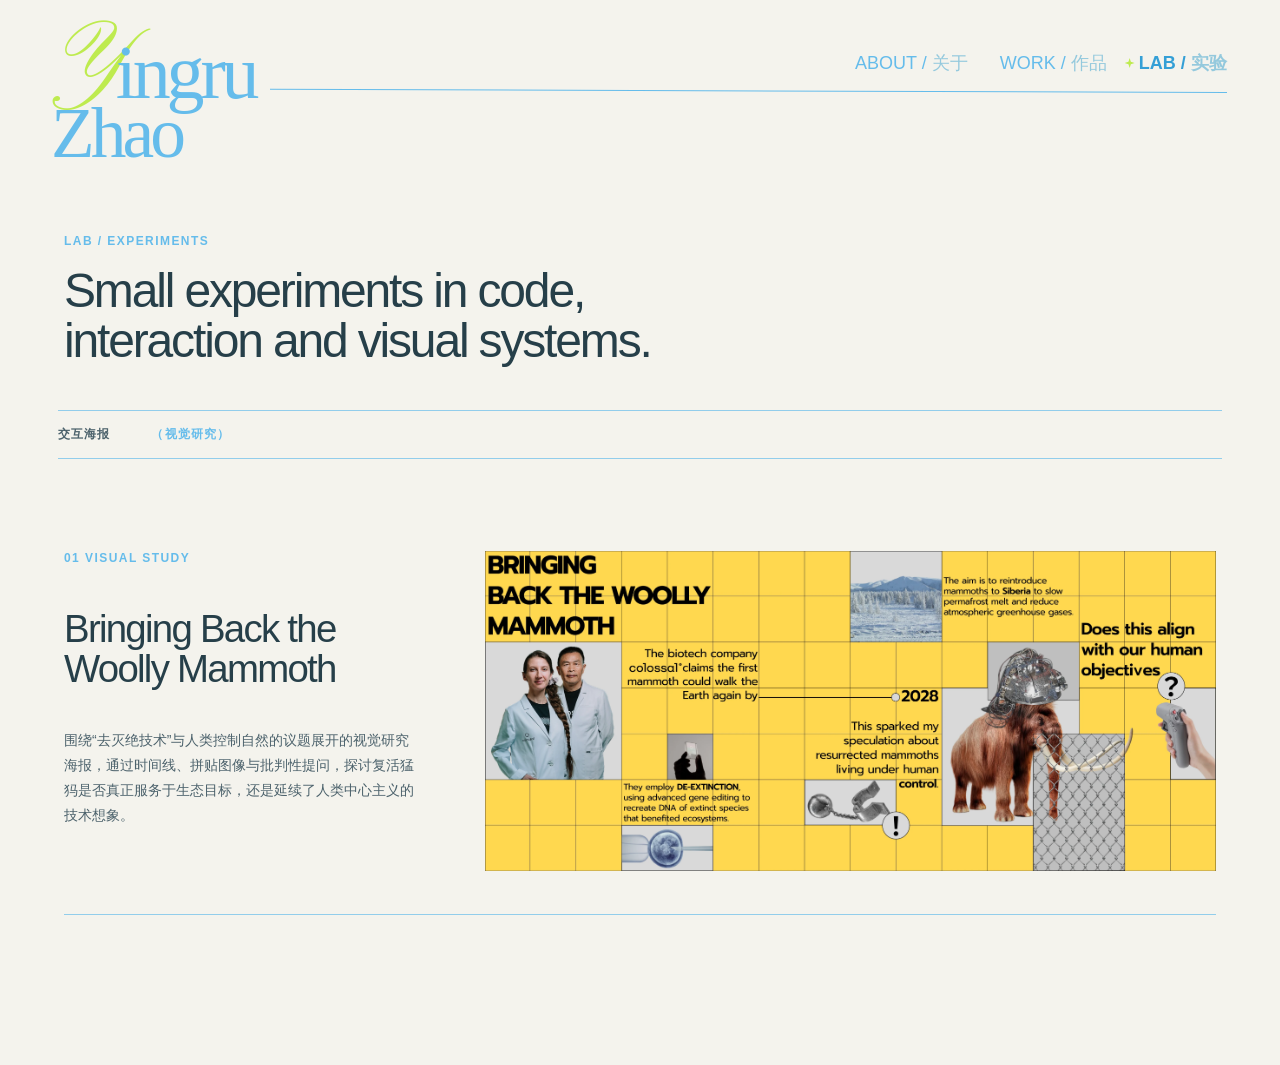
==== commit 19da8522: "Update portfolio navigation and responsive design" ====
--- a/lab/visual-studies/index.html
+++ b/lab/visual-studies/index.html
@@ -21,7 +21,7 @@
       <nav class="site-nav" aria-label="Primary navigation">
         <a class="site-nav__item" href="../../about.html">ABOUT<span class="site-nav__separator" aria-hidden="true"> / </span><span class="site-nav__chinese">关于</span></a>
         <a class="site-nav__item" href="../../work.html">WORK<span class="site-nav__separator" aria-hidden="true"> / </span><span class="site-nav__chinese">作品</span></a>
-        <a class="site-nav__item site-nav__item--active" href="../../lab.html" aria-current="page">(LAB<span class="site-nav__separator" aria-hidden="true"> / </span><span class="site-nav__chinese">实验</span>)</a>
+        <a class="site-nav__item site-nav__item--active" href="../../lab.html" aria-current="page">LAB<span class="site-nav__separator" aria-hidden="true"> / </span><span class="site-nav__chinese">实验</span></a>
       </nav>
       <div class="site-navigation-rule" aria-hidden="true"></div>
     </header>
--- a/site-chrome.css
+++ b/site-chrome.css
@@ -98,6 +98,70 @@
 
 .birdsong-section-nav__link.is-active .birdsong-section-nav__marker {
   opacity: 1;
+}
+
+.project-desktop-top {
+  position: fixed;
+  z-index: 2;
+  bottom: 28px;
+  left: calc(max(8px, calc(50% - 712px)) + 38px);
+  display: none;
+  place-items: center;
+  width: 40px;
+  height: 40px;
+  padding: 0;
+  color: #328ab6;
+  background: #e2f0f7;
+  border: 0;
+  border-radius: 50%;
+  cursor: pointer;
+  opacity: 0;
+  pointer-events: none;
+  transform: translateY(6px);
+  transition: background-color 180ms ease, color 180ms ease, opacity 180ms ease,
+    transform 180ms ease;
+}
+
+.project-desktop-top.is-visible {
+  opacity: 1;
+  pointer-events: auto;
+  transform: translateY(0);
+}
+
+.project-desktop-top:hover {
+  color: #236f98;
+  background: #d7eaf4;
+}
+
+.project-desktop-top:focus-visible {
+  outline: 1px solid var(--site-blue);
+  outline-offset: 4px;
+}
+
+.project-desktop-top svg {
+  width: 18px;
+  height: 18px;
+  fill: none;
+  stroke: currentColor;
+  stroke-linecap: round;
+  stroke-linejoin: round;
+  stroke-width: 2;
+  transition: transform 180ms ease;
+}
+
+.project-desktop-top:hover svg {
+  transform: translateY(-2px);
+}
+
+.birdsong-section-nav__links {
+  min-height: 0;
+  overflow-y: auto;
+  scrollbar-width: none;
+  -ms-overflow-style: none;
+}
+
+.birdsong-section-nav__links::-webkit-scrollbar {
+  display: none;
 }
 
 .birdsong-case-study {
@@ -3398,7 +3462,18 @@
 
 @media (min-width: 1400px) {
   .birdsong-section-nav {
-    display: block;
+    display: flex;
+    flex-direction: column;
+    max-height: calc(100vh - 48px);
+    overflow: visible;
+  }
+
+  .birdsong-section-nav__links {
+    max-height: calc(100vh - 48px);
+  }
+
+  .project-desktop-top {
+    display: grid;
   }
 }
 
@@ -3410,6 +3485,11 @@
   .birdsong-section-nav,
   .birdsong-section-nav.is-visible {
     transform: translateY(-50%);
+    transition: none;
+  }
+
+  .project-desktop-top,
+  .project-desktop-top svg {
     transition: none;
   }
 }
@@ -3501,6 +3581,7 @@
 }
 
 .site-nav__item {
+  position: relative;
   color: inherit;
   font: inherit;
   text-decoration: none;
@@ -3528,8 +3609,30 @@
   opacity: 0.72;
 }
 
-.site-nav__item--active {
-  font-weight: 600;
+.site-nav__item--active,
+.site-nav__item[aria-current="page"] {
+  color: #349FD6;
+  font-weight: 700;
+}
+
+.site-nav__item--active::before,
+.site-nav__item[aria-current="page"]::before {
+  content: "";
+  position: absolute;
+  left: -14px;
+  top: 50%;
+  width: 9px;
+  height: 9px;
+  background: #BEEB4F;
+  clip-path: polygon(50% 0, 62% 38%, 100% 50%, 62% 62%, 50% 100%, 38% 62%, 0 50%, 38% 38%);
+  transform: translateY(-50%);
+  pointer-events: none;
+}
+
+.site-nav__item--active:hover,
+.site-nav__item[aria-current="page"]:hover {
+  opacity: 1;
+  color: #349FD6;
 }
 
 .site-navigation-rule {
@@ -3588,32 +3691,38 @@
     font-size: 18px;
   }
 
+  .site-nav__item--active::before,
+  .site-nav__item[aria-current="page"]::before {
+    width: 10px;
+    height: 10px;
+  }
+
 }
 
 @media (max-width: 760px) {
   .site-logo {
-    font-size: clamp(42px, 18vw, 59px);
+    font-size: clamp(36px, 14vw, 47px);
   }
 
   .site-nav {
-    top: 26px;
+    top: 78px;
     right: 16px;
-    gap: 6px;
-    font-size: 11px;
+    gap: clamp(14px, 3.2vw, 16px);
+    font-size: 10px;
+    white-space: nowrap;
+  }
+
+  .site-nav__item--active::before,
+  .site-nav__item[aria-current="page"]::before {
+    left: -12px;
+    width: 8px;
+    height: 8px;
   }
 
   .site-navigation-rule {
-    top: 42px;
-    right: 25px;
-    left: 25px;
-  }
-
-  @media (max-width: 400px) {
-    .site-nav {
-      right: 12px;
-      gap: 2px;
-      font-size: 9px;
-    }
-  }
-
-}
+    top: 95px;
+    right: 20px;
+    left: clamp(125px, 32vw, 150px);
+  }
+
+}
--- a/styles/lab.css
+++ b/styles/lab.css
@@ -231,7 +231,7 @@
 .lab-experiment--01__title-group,
 .lab-experiment--02__title-group,
 .lab-experiment--03__title-group {
-  margin-top: clamp(34px, 4vw, 54px);
+  margin-top: clamp(16px, 2vw, 24px);
 }
 
 .lab-experiment--01__title-group h2,
@@ -413,7 +413,7 @@
   .lab-experiment--01__title-group,
   .lab-experiment--02__title-group,
   .lab-experiment--03__title-group {
-    margin-top: clamp(31px, 3.6vw, 49px);
+    margin-top: clamp(22px, 3vw, 36px);
   }
 
   .lab-experiment--01__title-group h2,
@@ -434,8 +434,9 @@
     padding-top: 160px;
   }
 
-  .lab-intro h1 {
-    font-size: clamp(34px, 10vw, 52px);
+  .lab-page .lab-intro h1 {
+    font-size: clamp(25px, 6.5vw, 32px);
+    line-height: 1.16;
   }
 
   .lab-experiments {
@@ -460,12 +461,12 @@
 
   .lab-visual-study h2 {
     margin-top: 24px;
-    font-size: clamp(30px, 9vw, 42px);
+    font-size: clamp(26px, 7.2vw, 30px);
   }
 
   .lab-visual-study__description {
     max-width: none;
-    margin-top: 22px;
+    margin-top: 24px;
   }
 
   .lab-experiment,
@@ -482,8 +483,33 @@
   }
 
   .lab-experiment__title-slot {
-    min-height: 46px;
+    min-height: 28px;
     margin-top: 24px;
+  }
+
+  .lab-experiment--01__title-group h2,
+  .lab-experiment--02__title-group h2,
+  .lab-experiment--03__title-group h2 {
+    font-size: clamp(26px, 7.2vw, 30px);
+  }
+
+  .lab-experiment--01__title-group,
+  .lab-experiment--02__title-group,
+  .lab-experiment--03__title-group {
+    margin-top: 14px;
+  }
+
+  .lab-experiment--01__title-group p,
+  .lab-experiment--02__title-group p,
+  .lab-experiment--03__title-group p {
+    font-size: 14px;
+    line-height: 1.35;
+  }
+
+  .lab-experiment--01__detail,
+  .lab-experiment--02__detail,
+  .lab-experiment--03__detail {
+    padding-top: 0;
   }
 
   .lab-experiment__enter {
